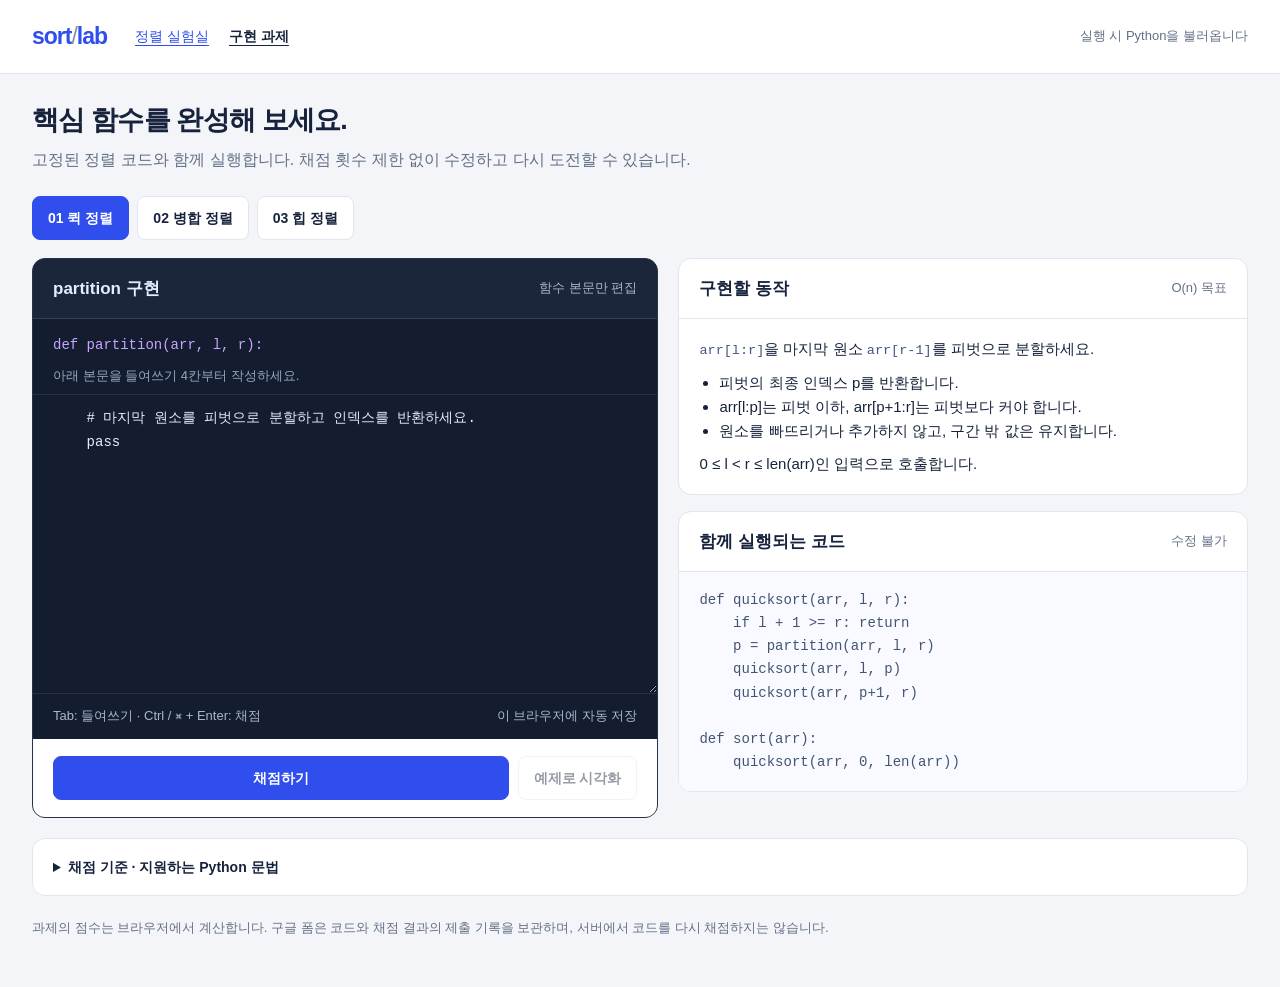
==== assignments.html @ d8aa277d "Add sorting implementation assignments and Google Forms submissions Add fixed quicksort, mergesort, " ====
<!doctype html>
<html lang="ko">
<head>
<meta charset="utf-8"><meta name="viewport" content="width=device-width, initial-scale=1">
<meta name="description" content="partition, merge, siftdown 구현 과제. 함수와 전체 정렬의 정확성, 입력 크기별 연산 수를 즉시 채점합니다.">
<title>구현 과제 · Sort Lab</title>
<style>
:root{color-scheme:light;--blue:#304ded;--ink:#17233c;--muted:#637087;--line:#e1e6ee;--bg:#f3f5f9;--mono:ui-monospace,SFMono-Regular,Consolas,monospace}*{box-sizing:border-box}[hidden]{display:none!important}body{margin:0;background:var(--bg);color:var(--ink);font:16px/1.6 -apple-system,BlinkMacSystemFont,"Segoe UI","Noto Sans KR",sans-serif}button,a,input,textarea,select{font:inherit}button,a,input,textarea,select:focus-visible{outline-offset:3px}button{cursor:pointer;border:1px solid var(--line);border-radius:8px;padding:9px 15px;background:white;color:var(--ink);font-weight:600;min-height:44px;font-size:14px}button:hover{background:#eef1fc}button:disabled{opacity:.45;cursor:not-allowed}button.primary{background:var(--blue);color:white;border-color:var(--blue)}a{color:var(--blue);text-underline-offset:4px}header{background:white;border-bottom:1px solid var(--line);padding:18px 32px;display:flex;align-items:center;gap:28px}.brand{font-size:23px;font-weight:800;text-decoration:none;letter-spacing:-1px}.brand span{color:#8390a4;font-weight:400}nav{display:flex;gap:20px;font-size:14px}nav a[aria-current]{font-weight:700;color:var(--ink)}.runtime{margin-left:auto;color:var(--muted);font-size:13px}main{max-width:1440px;margin:auto;padding:28px 32px 48px}h1{font-size:27px;line-height:1.4;letter-spacing:-.8px;margin:0 0 7px}h2{font-size:17px;margin:0}h3{font-size:16px;margin:0 0 8px}p{margin:0}.intro{color:var(--muted)}.tabs{display:flex;gap:8px;margin:24px 0 18px;flex-wrap:wrap}.tabs button[aria-pressed=true]{background:var(--blue);color:white;border-color:var(--blue)}.workspace{display:grid;grid-template-columns:minmax(0,1.1fr) minmax(0,1fr);gap:20px;align-items:start}.panel{border:1px solid var(--line);border-radius:13px;background:white;overflow:hidden}.panel-head{padding:16px 20px;border-bottom:1px solid var(--line);display:flex;align-items:center;gap:10px;justify-content:space-between}.tag{font-size:13px;color:var(--muted)}.editor-panel{background:#141d30;border-color:#26334c;color:#e5ecff}.editor-panel .panel-head{border-color:#34415a;background:#1b263b}.editor-panel .tag{color:#a7b7d3}.signature{margin:0;padding:15px 20px 8px;color:#c8a4ff;font:14px/1.7 var(--mono);overflow:auto}.editor-label{display:block;font-size:13px;color:#96a6c1;padding:0 20px 7px}#body-code{display:block;width:100%;min-height:300px;resize:vertical;padding:12px 20px;border:0;border-top:1px solid #263147;border-bottom:1px solid #263147;background:#141d30;color:#e5ecff;tab-size:4;font:14px/1.7 var(--mono);white-space:pre;overflow:auto}#body-code:focus{outline:2px solid #7b91ff;outline-offset:-2px}.editor-footer{padding:12px 20px;color:#a8b7cf;font-size:13px;display:flex;justify-content:space-between;gap:12px}.actions{background:white;color:var(--ink);padding:17px 20px;display:flex;gap:9px;flex-wrap:wrap}.actions .primary{flex:1}.right{display:grid;gap:16px}.contract{padding:18px 20px;font-size:15px}.contract ul{padding-left:20px;margin:9px 0}.contract code,.criteria code{font-family:var(--mono);font-size:.9em;color:#435583}.locked{margin:0;padding:17px 20px;max-height:335px;overflow:auto;background:#f8faff;color:#445471;font:14px/1.65 var(--mono)}.criteria{margin-top:20px;padding:17px 20px;font-size:14px;color:var(--muted)}.criteria summary{font-weight:600;cursor:pointer;color:var(--ink)}.criteria p{margin:12px 0 6px}.criteria ul{padding-left:20px;margin:7px 0}.notice{margin:18px 0 0;padding:12px 16px;border-radius:8px;background:#eef2ff;color:#40528f;font-size:14px;white-space:pre-wrap}.notice.error{background:#fff0ef;color:#a34640}.results{margin-top:20px}.results .panel-head{align-items:baseline}.score{font:700 32px var(--mono);color:var(--blue)}.score small{font:14px sans-serif;color:var(--muted)}.score-grid{padding:18px 20px;display:grid;grid-template-columns:repeat(3,1fr);gap:16px}.category{border:1px solid var(--line);border-radius:9px;padding:14px}.category strong{display:block;font-size:21px;color:var(--ink)}.category span{font-size:14px;color:var(--muted)}.table-wrap{overflow-x:auto;padding:0 20px 18px}table{border-collapse:collapse;width:100%;font-size:14px;text-align:left}th,td{padding:9px 10px;border-bottom:1px solid var(--line)}th{background:#f7f9fd;color:#53647c;font-weight:600}.pass{color:#16755e}.fail{color:#b34a3d}.complex-note{font-size:14px;color:var(--muted);padding:0 20px 14px}.failures{padding:0 20px 18px}.failure{border:1px solid #ecd8d4;background:#fffafa;border-radius:8px;margin-top:10px;padding:12px 14px;font-size:14px}.failure summary{cursor:pointer;color:#9b4d40;font-weight:600}.failure pre{white-space:pre-wrap;overflow-wrap:anywhere;font:13px/1.65 var(--mono);margin:10px 0}.submission{padding:18px 20px;border-top:1px solid var(--line);background:#fafbff}.submission p{font-size:14px;color:var(--muted);margin:7px 0 13px}.button-row{display:flex;gap:9px;flex-wrap:wrap}#report-copy{width:100%;min-height:160px;font:13px/1.5 var(--mono);margin-top:12px;padding:10px;border:1px solid var(--line);border-radius:7px}.preview{margin-top:20px}.preview-controls{padding:16px 20px;display:flex;gap:10px;align-items:center;flex-wrap:wrap}.preview-controls label{font-size:14px;font-weight:600}.preview-controls input{flex:1;min-width:190px;border:1px solid var(--line);border-radius:7px;padding:10px;font:14px var(--mono)}iframe{width:100%;height:1040px;border:0;border-top:1px solid var(--line);display:block;background:var(--bg)}footer{margin-top:22px;color:var(--muted);font-size:13px}.stale{color:#a75b15;font-size:14px}button:focus-visible,a:focus-visible,input:focus-visible,summary:focus-visible{outline:3px solid #8098ff}@media(max-width:850px){.workspace{grid-template-columns:1fr}.score-grid{grid-template-columns:1fr}.locked{max-height:260px}.runtime{display:none}header{padding:16px 20px;gap:20px}main{padding:22px 16px 40px}h1{font-size:24px}}@media(max-width:450px){nav{gap:12px}.brand{font-size:21px}.tabs{gap:6px}.tabs button{padding:8px 10px;font-size:13px}.editor-footer{flex-wrap:wrap}.panel-head{padding:14px 16px}.signature{font-size:13px}#body-code{font-size:13px}.score{font-size:27px}}@media(prefers-reduced-motion:reduce){*{scroll-behavior:auto!important}}
</style>
</head>
<body>
<header><a class="brand" href="index.html">sort<span>/</span>lab</a><nav aria-label="메인 메뉴"><a href="index.html">정렬 실험실</a><a href="assignments.html" aria-current="page">구현 과제</a></nav><span id="runtime" class="runtime" role="status">실행 시 Python을 불러옵니다</span></header>
<main>
<h1>핵심 함수를 완성해 보세요.</h1><p class="intro">고정된 정렬 코드와 함께 실행합니다. 채점 횟수 제한 없이 수정하고 다시 도전할 수 있습니다.</p>
<div class="tabs" aria-label="과제 선택"><button data-kind="partition" aria-pressed="true">01 퀵 정렬</button><button data-kind="merge" aria-pressed="false">02 병합 정렬</button><button data-kind="siftdown" aria-pressed="false">03 힙 정렬</button></div>
<div class="workspace">
  <section class="panel editor-panel"><div class="panel-head"><h2 id="task-title">partition 구현</h2><span class="tag">함수 본문만 편집</span></div><pre id="signature" class="signature"></pre><label class="editor-label" for="body-code">아래 본문을 들여쓰기 4칸부터 작성하세요.</label><textarea id="body-code" spellcheck="false" autocapitalize="off" autocomplete="off" wrap="off" aria-describedby="editor-hint"></textarea><div class="editor-footer"><span id="editor-hint">Tab: 들여쓰기 · Ctrl / ⌘ + Enter: 채점</span><span id="draft-status">이 브라우저에 자동 저장</span></div><div class="actions"><button class="primary" id="grade">채점하기</button><button id="cancel" hidden>채점 중단</button><button id="preview-button" disabled>예제로 시각화</button></div></section>
  <div class="right"><section class="panel"><div class="panel-head"><h2>구현할 동작</h2><span class="tag" id="complexity-target"></span></div><div id="contract" class="contract"></div></section><section class="panel"><div class="panel-head"><h2>함께 실행되는 코드</h2><span class="tag">수정 불가</span></div><pre id="locked-code" class="locked" aria-label="수정할 수 없는 정렬 코드"></pre></section></div>
</div>
<details class="panel criteria"><summary>채점 기준 · 지원하는 Python 문법</summary><p><strong>함수 단독 정확성 40점 + 전체 정렬 정확성 40점 + 연산 수 기준 20점</strong>으로 채점합니다. 전체 정렬은 위의 고정 코드를 사용합니다. 함수가 빠르게 끝나더라도 결과가 틀리면 연산 수 점수를 받을 수 없습니다.</p><p>연산 수 검사는 n = 64, 128, 256, 512, 1024에서 진행합니다. 같은 크기의 여러 입력 중 가장 큰 연산 수를 표시합니다. 기준을 넘으면 해당 검사를 중단하므로 실패한 경우의 수치는 중단 시점까지의 연산 수입니다.</p><ul><li>partition / merge: <code>100n + 160</code>회 이하. n은 처리 구간의 길이입니다.</li><li>siftdown: <code>120⌈log₂(n + 1)⌉ + 120</code>회 이하. n은 size입니다. 루트와 내부 노드, 말단 노드에서 검사합니다.</li><li>문장·식 평가, 반복 진행, 대입·배열 접근을 셉니다. 슬라이스, 배열 복사·반복·연결, min/max의 비용도 원소 수만큼 더합니다. 고정 코드 자체의 연산은 제외합니다.</li><li>이 결과는 유한한 입력에서 공개된 연산 예산을 충족했는지 보여줍니다. 모든 입력에 대한 점근적 시간복잡도의 증명은 아닙니다.</li></ul><p>지원: 대입·교환, if/elif/else, for/while, break/continue, return, 기본 산술·비교, 리스트·튜플·인덱스·슬라이스, <code>len, range, min, max, abs, list, append</code>, 자기 재귀. import, 내장 정렬, 별도 함수·클래스 정의, 컴프리헨션은 사용할 수 없습니다. 배열 길이는 유지하세요. 재귀 깊이는 최대 100입니다.</p><p>문법과 코드를 제한한 실행기가 학생 함수를 평가합니다. 배열 원소는 숫자를 사용하며 보조 배열에는 임시로 None을 넣을 수 있습니다. 작성한 코드는 이 브라우저에 저장되며, 제출 폼을 제출해야 제출 기록이 남습니다.</p></details>
<div id="notice" class="notice" role="status" hidden></div>
<section id="results" class="panel results" hidden aria-label="채점 결과"><div class="panel-head"><h2>채점 결과 <span id="stale" class="stale" hidden>코드가 변경됨 · 다시 채점하세요</span></h2><span class="score"><span id="score">0</span><small> / 100</small></span></div><div id="categories" class="score-grid"></div><p class="complex-note" id="complex-note"></p><div class="table-wrap"><table><caption class="tag">입력 크기별 학생 함수 연산 수</caption><thead><tr><th scope="col">n</th><th scope="col">최대 연산 수</th><th scope="col">허용 연산 수</th><th scope="col">정확성 + 예산</th></tr></thead><tbody id="measurements"></tbody></table></div><div id="failures" class="failures"></div><div class="submission"><h3>제출 기록 남기기</h3><p id="submission-help">채점 결과와 제출 코드를 구글 폼으로 보냅니다. 폼에서 학번·이름을 입력하고 제출을 완료하세요. 이 화면의 채점만으로는 제출되지 않습니다.</p><div class="button-row"><button id="submit" class="primary" disabled>구글 폼으로 제출</button><button id="copy" disabled>제출 내용 복사</button></div><p id="form-fallback" hidden><span id="form-hint"></span> <a id="form-link" target="_blank" rel="noopener">구글 폼 열기</a></p><textarea id="report-copy" readonly hidden aria-label="복사할 제출 코드와 채점 결과"></textarea></div></section>
<section id="preview" class="panel preview" hidden><div class="panel-head"><h2>작성한 코드로 전체 정렬 살펴보기</h2><span class="tag">고정 코드 + 내 함수</span></div><div class="preview-controls"><label for="preview-array">입력 배열</label><input id="preview-array" value="38, 15, 62, 27, 48, 9, 55, 21" aria-label="시각화할 배열"><button id="replay">실행 기록 만들기</button></div><div id="iframe-mount"></div></section>
<footer>과제의 점수는 브라우저에서 계산합니다. 구글 폼은 코드와 채점 결과의 제출 기록을 보관하며, 서버에서 코드를 다시 채점하지는 않습니다.</footer>
</main>
<script id="assignment-engine" type="text/plain">
"""Deterministic, metered interpreter for the three sorting exercises.

Student code is parsed, validated, and interpreted; it is never passed to exec.
Only the instructor-owned sorting drivers below are executed as Python code.
The browser grade is practice feedback, not a server-attested submission grade.
"""
import ast
import json
import math
import operator
import random
import time

VERSION = '2026-09-28.1'
ASSIGNMENTS = {
    'partition': {
        'title': '퀵 정렬 · partition', 'args': ['arr', 'l', 'r'],
        'signature': 'def partition(arr, l, r):', 'complexity': 'O(n)',
        'driver': '''def quicksort(arr, l, r):
    if l + 1 >= r: return
    p = partition(arr, l, r)
    quicksort(arr, l, p)
    quicksort(arr, p+1, r)

def sort(arr):
    quicksort(arr, 0, len(arr))''',
    },
    'merge': {
        'title': '병합 정렬 · merge', 'args': ['arr', 'l', 'm', 'r'],
        'signature': 'def merge(arr, l, m, r):', 'complexity': 'O(n)',
        'driver': '''def mergesort(arr, l, r):
    if l + 1 >= r: return
    m = (l + r) // 2
    mergesort(arr, l, m)
    mergesort(arr, m, r)
    merge(arr, l, m, r)

def sort(arr):
    mergesort(arr, 0, len(arr))''',
    },
    'siftdown': {
        'title': '힙 정렬 · siftdown', 'args': ['arr', 'root', 'size'],
        'signature': 'def siftdown(arr, root, size):', 'complexity': 'O(log n)',
        'driver': '''def heapsort(arr):
    size = len(arr)
    for root in range(size // 2 - 1, -1, -1):
        siftdown(arr, root, size)
    for end in range(size - 1, 0, -1):
        arr[0], arr[end] = arr[end], arr[0]
        siftdown(arr, 0, end)

def sort(arr):
    heapsort(arr)''',
    },
}


class InvalidCode(Exception): pass
class BudgetExceeded(Exception): pass
class Returned(Exception):
    def __init__(self, value): self.value = value
class BreakLoop(Exception): pass
class ContinueLoop(Exception): pass


BINOPS = {ast.Add: operator.add, ast.Sub: operator.sub, ast.Mult: operator.mul,
          ast.Div: operator.truediv, ast.FloorDiv: operator.floordiv, ast.Mod: operator.mod}
CMPOPS = {ast.Lt: operator.lt, ast.LtE: operator.le, ast.Gt: operator.gt,
          ast.GtE: operator.ge, ast.Eq: operator.eq, ast.NotEq: operator.ne}
BUILTINS = {'len', 'range', 'min', 'max', 'abs', 'list'}


def parse_student(kind, body):
    if kind not in ASSIGNMENTS: raise InvalidCode('알 수 없는 과제입니다.')
    if not isinstance(body, str) or len(body) > 12000:
        raise InvalidCode('함수 본문은 12,000자 이내로 작성하세요.')
    spec = ASSIGNMENTS[kind]
    source = spec['signature'] + '\n' + body
    tree = ast.parse(source, filename='<student>')
    if len(tree.body) != 1 or not isinstance(tree.body[0], ast.FunctionDef):
        raise InvalidCode('지정된 함수의 본문만 작성할 수 있습니다.')
    fn = tree.body[0]
    if fn.name != kind or [a.arg for a in fn.args.args] != spec['args']:
        raise InvalidCode('함수 이름과 매개변수는 수정할 수 없습니다.')
    allowed = (ast.Module, ast.FunctionDef, ast.arguments, ast.arg, ast.Assign,
               ast.AugAssign, ast.If, ast.For, ast.While, ast.Return, ast.Break,
               ast.Continue, ast.Pass, ast.Expr, ast.Name, ast.Constant, ast.List,
               ast.Tuple, ast.Subscript, ast.Slice, ast.BinOp, ast.UnaryOp,
               ast.BoolOp, ast.Compare, ast.Call, ast.Attribute, ast.IfExp,
               ast.Load, ast.Store, ast.Add, ast.Sub, ast.Mult, ast.Div,
               ast.FloorDiv, ast.Mod, ast.USub, ast.UAdd, ast.Not, ast.And,
               ast.Or, ast.Lt, ast.LtE, ast.Gt, ast.GtE, ast.Eq, ast.NotEq)
    nodes = list(ast.walk(tree))
    if len(nodes) > 2500: raise InvalidCode('코드가 너무 깁니다.')
    for node in nodes:
        line = getattr(node, 'lineno', 1)
        def reject(message): raise InvalidCode(f'{line}행: {message}')
        if not isinstance(node, allowed):
            reject('기본 대입·조건문·반복문·배열 연산만 사용할 수 있습니다. import, 내장 정렬, 컴프리헨션 등은 지원하지 않습니다.')
        if isinstance(node, ast.FunctionDef) and node is not fn:
            reject('새 함수를 정의할 수 없습니다. 자기 자신을 호출하는 재귀는 가능합니다.')
        if isinstance(node, ast.Name):
            if node.id.startswith('_') and node.id != '_': reject('밑줄로 시작하는 내부 이름은 사용할 수 없습니다.')
            if isinstance(node.ctx, ast.Store) and node.id in BUILTINS | {kind}:
                reject('함수 이름을 변수로 사용할 수 없습니다.')
        if isinstance(node, ast.Call):
            if node.keywords: reject('키워드 인수는 지원하지 않습니다.')
            valid_name = isinstance(node.func, ast.Name) and node.func.id in BUILTINS | {kind}
            valid_method = isinstance(node.func, ast.Attribute) and node.func.attr == 'append'
            if not (valid_name or valid_method): reject('len, range, min, max, abs, list, append, 자기 재귀만 호출할 수 있습니다.')
        if isinstance(node, ast.Attribute) and node.attr != 'append': reject('append 외의 속성이나 메서드는 사용할 수 없습니다.')
        if isinstance(node, ast.Constant):
            if type(node.value) not in (int, float, bool, str, type(None)): reject('지원하지 않는 상수입니다.')
            if isinstance(node.value, str) and len(node.value) > 1000: reject('문자열이 너무 깁니다.')
            if type(node.value) in (int, float) and (abs(node.value) > 10**9 or not math.isfinite(node.value)): reject('상수가 너무 큽니다.')
    # Also checks break/continue/return placement without executing student code.
    compile(tree, '<student>', 'exec')
    return fn


def operation_limit(kind, n):
    if kind == 'siftdown': return 120 * math.ceil(math.log2(max(1, n) + 1)) + 120
    return 100 * max(0, n) + 160


class Interpreter:
    def __init__(self, fn, kind, n, deadline, limit=None):
        self.fn, self.kind, self.n = fn, kind, n
        self.limit = operation_limit(kind, n) if limit is None else limit
        self.ops, self.depth, self.line = 0, 0, 1
        self.deadline = deadline
        self.max_items = max(128, n * 4 + 16)

    def tick(self, cost=1):
        self.ops += cost
        if self.ops > self.limit:
            raise BudgetExceeded(f'연산 수 {self.ops:,}회가 기준 {self.limit:,}회를 넘었습니다.')
        if self.ops % 256 == 0 and time.perf_counter() > self.deadline:
            raise BudgetExceeded('채점 실행 제한 시간을 넘었습니다.')

    def sequence(self, value):
        if type(value) not in (list, tuple, range): raise InvalidCode('리스트·튜플·range가 필요합니다.')
        return value

    def bounded(self, value):
        if type(value) in (int, float) and (abs(value) > 10**12 or not math.isfinite(value)):
            raise InvalidCode('수치가 허용 범위를 벗어났습니다.')
        return value

    def index(self, node, env):
        if isinstance(node, ast.Slice):
            return slice(*(self.expr(v, env) if v else None for v in (node.lower, node.upper, node.step)))
        return self.expr(node, env)

    def getitem(self, base, key):
        self.sequence(base)
        if isinstance(key, slice):
            self.tick(len(range(*key.indices(len(base)))))
        else: self.tick()
        return base[key]

    def setitem(self, base, key, value):
        if type(base) is not list: raise InvalidCode('리스트의 원소만 변경할 수 있습니다.')
        if isinstance(key, slice):
            self.sequence(value)
            count = len(range(*key.indices(len(base))))
            if count != len(value): raise InvalidCode('슬라이스 대입으로 배열 길이를 바꿀 수 없습니다.')
            self.tick(count)
            if any(type(v) not in (int, float, bool, type(None)) for v in value):
                raise InvalidCode('배열 원소에는 숫자 또는 None만 넣을 수 있습니다.')
        else:
            if type(value) not in (int, float, bool, type(None)):
                raise InvalidCode('배열 원소에는 숫자 또는 None만 넣을 수 있습니다.')
            self.tick()
        base[key] = value

    def assign(self, target, value, env):
        self.tick()
        if isinstance(target, ast.Name): env[target.id] = value
        elif isinstance(target, (ast.Tuple, ast.List)):
            self.sequence(value)
            if len(target.elts) != len(value): raise ValueError('대입할 원소 수가 다릅니다.')
            for left, right in zip(target.elts, value): self.assign(left, right, env)
        elif isinstance(target, ast.Subscript):
            base, key = self.expr(target.value, env), self.index(target.slice, env)
            self.setitem(base, key, value)
        else: raise InvalidCode('지원하지 않는 대입입니다.')

    def binary(self, op, left, right):
        if type(left) in (list, tuple) or type(right) in (list, tuple):
            if isinstance(op, ast.Add) and type(left) is type(right): size = len(left) + len(right)
            elif isinstance(op, ast.Mult) and type(left) in (list, tuple) and type(right) is int: size = len(left) * max(0, right)
            elif isinstance(op, ast.Mult) and type(right) in (list, tuple) and type(left) is int: size = len(right) * max(0, left)
            else: raise InvalidCode('지원하지 않는 배열 연산입니다.')
            if size > self.max_items: raise InvalidCode('보조 배열 크기가 허용 범위를 넘었습니다.')
            self.tick(size)
        elif type(left) not in (int, float, bool) or type(right) not in (int, float, bool):
            raise InvalidCode('산술 연산은 숫자와 리스트에만 사용할 수 있습니다.')
        return self.bounded(BINOPS[type(op)](left, right))

    def expr(self, node, env):
        self.tick()
        self.line = getattr(node, 'lineno', self.line)
        if isinstance(node, ast.Constant): return node.value
        if isinstance(node, ast.Name):
            if node.id not in env: raise NameError(f"'{node.id}' 변수가 정의되지 않았습니다.")
            return env[node.id]
        if isinstance(node, (ast.List, ast.Tuple)):
            values = [self.expr(v, env) for v in node.elts]
            return values if isinstance(node, ast.List) else tuple(values)
        if isinstance(node, ast.Subscript): return self.getitem(self.expr(node.value, env), self.index(node.slice, env))
        if isinstance(node, ast.BinOp): return self.binary(node.op, self.expr(node.left, env), self.expr(node.right, env))
        if isinstance(node, ast.UnaryOp):
            value = self.expr(node.operand, env)
            if isinstance(node.op, ast.Not): return not value
            if type(value) not in (int, float, bool): raise InvalidCode('숫자가 필요합니다.')
            return -value if isinstance(node.op, ast.USub) else +value
        if isinstance(node, ast.BoolOp):
            value = self.expr(node.values[0], env)
            for next_node in node.values[1:]:
                if isinstance(node.op, ast.And) and not value: break
                if isinstance(node.op, ast.Or) and value: break
                value = self.expr(next_node, env)
            return value
        if isinstance(node, ast.Compare):
            left = self.expr(node.left, env)
            for op, other in zip(node.ops, node.comparators):
                right = self.expr(other, env)
                # Array comparisons hide linear work; this exercise uses scalar comparisons.
                if type(left) in (list, tuple, range) or type(right) in (list, tuple, range):
                    raise InvalidCode('배열 전체 비교 대신 원소를 비교하세요.')
                if not CMPOPS[type(op)](left, right): return False
                left = right
            return True
        if isinstance(node, ast.IfExp):
            return self.expr(node.body if self.expr(node.test, env) else node.orelse, env)
        if isinstance(node, ast.Call):
            if isinstance(node.func, ast.Attribute):
                base = self.expr(node.func.value, env)
                args = [self.expr(v, env) for v in node.args]
                if type(base) is not list or len(args) != 1: raise InvalidCode('append에는 리스트와 인수 한 개가 필요합니다.')
                if type(args[0]) not in (int, float, bool, type(None)): raise InvalidCode('append에는 숫자 또는 None만 넣을 수 있습니다.')
                if len(base) >= self.max_items: raise InvalidCode('배열 크기 제한을 넘었습니다.')
                self.tick(); base.append(args[0]); return None
            name = node.func.id
            args = [self.expr(v, env) for v in node.args]
            if name == self.kind: return self.invoke(args)
            if name == 'len' and len(args) == 1: return len(self.sequence(args[0]))
            if name == 'range' and 1 <= len(args) <= 3:
                if not all(type(v) is int for v in args): raise InvalidCode('range 인수는 정수여야 합니다.')
                return range(*args)
            if name == 'list' and len(args) <= 1:
                value = self.sequence(args[0]) if args else []
                if len(value) > self.max_items: raise InvalidCode('배열 크기 제한을 넘었습니다.')
                self.tick(len(value)); return list(value)
            if name == 'abs' and len(args) == 1 and type(args[0]) in (int, float): return abs(args[0])
            if name in ('min', 'max') and args:
                values = self.sequence(args[0]) if len(args) == 1 else args
                self.tick(len(values))
                if any(type(v) not in (int, float, bool) for v in values): raise InvalidCode('min/max는 숫자에만 사용할 수 있습니다.')
                return (min if name == 'min' else max)(values)
            raise InvalidCode(f'{name} 호출의 인수를 확인하세요.')
        raise InvalidCode('지원하지 않는 표현식입니다.')

    def block(self, statements, env):
        for node in statements:
            self.tick(); self.line = node.lineno
            if isinstance(node, ast.Assign):
                value = self.expr(node.value, env)
                for target in node.targets: self.assign(target, value, env)
            elif isinstance(node, ast.AugAssign):
                if isinstance(node.target, ast.Name):
                    name = node.target.id
                    if name not in env: raise NameError(name)
                    left = env[name]
                    right = self.expr(node.value, env)
                    if type(left) is list:
                        # Preserve Python's aliasing for += / *=, but keep
                        # nested/cyclic arrays outside the numeric-array subset.
                        if isinstance(node.op, ast.Add):
                            self.sequence(right)
                            if any(type(v) not in (int, float, bool, type(None)) for v in right):
                                raise InvalidCode('배열 원소에는 숫자 또는 None만 넣을 수 있습니다.')
                            right = list(right)
                        value = self.binary(node.op, left, right)
                        left[:] = value
                        value = left
                    else:
                        value = self.binary(node.op, left, right)
                    self.assign(node.target, value, env)
                elif isinstance(node.target, ast.Subscript):
                    base, key = self.expr(node.target.value, env), self.index(node.target.slice, env)
                    value = self.binary(node.op, self.getitem(base, key), self.expr(node.value, env))
                    self.setitem(base, key, value)
                else: raise InvalidCode('지원하지 않는 복합 대입입니다.')
            elif isinstance(node, ast.Expr): self.expr(node.value, env)
            elif isinstance(node, ast.If): self.block(node.body if self.expr(node.test, env) else node.orelse, env)
            elif isinstance(node, (ast.For, ast.While)):
                iterator = iter(self.sequence(self.expr(node.iter, env))) if isinstance(node, ast.For) else None
                broke = False
                while True:
                    self.tick()
                    if iterator is not None:
                        try: value = next(iterator)
                        except StopIteration: break
                        self.assign(node.target, value, env)
                    elif not self.expr(node.test, env): break
                    try: self.block(node.body, env)
                    except ContinueLoop: continue
                    except BreakLoop: broke = True; break
                if not broke: self.block(node.orelse, env)
            elif isinstance(node, ast.Return): raise Returned(self.expr(node.value, env) if node.value else None)
            elif isinstance(node, ast.Break): raise BreakLoop()
            elif isinstance(node, ast.Continue): raise ContinueLoop()
            elif not isinstance(node, ast.Pass): raise InvalidCode('지원하지 않는 문장입니다.')

    def invoke(self, args):
        self.tick()
        if len(args) != len(self.fn.args.args): raise TypeError('함수 인수 수가 다릅니다.')
        self.depth += 1
        if self.depth > 100: raise BudgetExceeded('재귀 호출 깊이가 100을 넘었습니다.')
        env = dict(zip(ASSIGNMENTS[self.kind]['args'], args))
        try:
            self.block(self.fn.body, env)
        except Returned as result: return result.value
        finally: self.depth -= 1


def heap_nodes(root, size):
    todo, nodes = [root], []
    while todo:
        i = todo.pop()
        if 0 <= i < size:
            nodes.append(i); todo.extend((2*i+1, 2*i+2))
    return nodes


def unit_check(kind, before, after, args, returned):
    if len(before) != len(after): return False, '배열 길이가 바뀌었습니다.'
    if any(type(v) not in (int, float) for v in after): return False, '배열에 숫자가 아닌 값이 들어갔습니다.'
    if kind == 'partition':
        l, r = args; p = returned
        if type(p) is not int or not l <= p < r: return False, '반환값은 [l, r) 안의 피벗 인덱스여야 합니다.'
        pivot = before[r-1]
        valid = (after[p] == pivot and all(v <= pivot for v in after[l:p])
                 and all(v > pivot for v in after[p+1:r])
                 and sorted(before[l:r]) == sorted(after[l:r])
                 and before[:l] == after[:l] and before[r:] == after[r:])
        return valid, f'피벗 {pivot} 기준으로 왼쪽 ≤ 피벗, 오른쪽 > 피벗이어야 하며 구간 밖 값은 보존해야 합니다.'
    if kind == 'merge':
        l, m, r = args
        expected = before[:l] + sorted(before[l:r]) + before[r:]
        return after == expected, '두 정렬된 구간을 병합하고 구간 밖 원소를 보존해야 합니다.'
    root, size = args
    nodes = heap_nodes(root, size); node_set = set(nodes)
    valid = (sorted(before[i] for i in nodes) == sorted(after[i] for i in nodes)
             and all(before[i] == after[i] for i in range(len(before)) if i not in node_set)
             and all(after[i] >= after[c] for i in nodes for c in (2*i+1,2*i+2) if c < size))
    return valid, 'root의 서브트리는 최대 힙이어야 하고, 다른 위치와 size 이후의 값은 보존해야 합니다.'


def grade_assignment(kind, body):
    started = time.perf_counter()
    result = {'version': VERSION, 'kind': kind, 'score': 0, 'error': None,
              'groups': [], 'complexity': [], 'failures': []}
    try: fn = parse_student(kind, body)
    except (SyntaxError, InvalidCode, ValueError, RecursionError) as exc:
        result['error'] = str(exc)
        return result
    rng = random.Random(20260928)
    deadline = started + 20

    def run_case(values, params, full=False, enforce=False):
        arr, total, worst, limit_hit = list(values), 0, 0, False
        def student(*args):
            nonlocal total, worst, limit_hit
            n = args[-1] if kind == 'siftdown' else args[-1] - args[1]
            budget = operation_limit(kind, n)
            # Correctness is graded separately with a generous finite bound.
            interpreter = Interpreter(fn, kind, n, deadline, budget if enforce else 250000)
            try: return interpreter.invoke(list(args))
            finally:
                total += interpreter.ops
                worst = max(worst, interpreter.ops / budget)
                limit_hit = limit_hit or interpreter.ops > budget
        try:
            if full:
                namespace = {kind: student}
                exec(ASSIGNMENTS[kind]['driver'], namespace)
                namespace['sort'](arr)
                passed, reason = arr == sorted(values), '전체 정렬 결과가 오름차순 정렬과 다릅니다.'
                returned = None
            else:
                returned = student(arr, *params)
                passed, reason = unit_check(kind, values, arr, params, returned)
            return {'passed': passed, 'ops': total, 'budgetExceeded': limit_hit,
                    'message': '' if passed else reason, 'actual': arr, 'returned': returned}
        except Exception as exc:
            return {'passed': False, 'ops': total, 'budgetExceeded': limit_hit,
                    'message': f'{type(exc).__name__}: {str(exc)[:300]}', 'actual': arr, 'returned': None}

    basic = [[], [4], [2,1], [1,2], [3,3,3,3], [5,4,3,2,1],
             [1,2,3,4,5], [-3,4,-3,0,2.5], [4,1,4,2,4,0]]
    basic += [[rng.randrange(-30,31) for _ in range(n)] for n in (7,12,25,40)]
    units = []
    if kind == 'partition':
        for values in basic[1:]:
            units += [(values, (0,len(values))), ([901]+values+[-901], (1,len(values)+1))]
    elif kind == 'merge':
        for values in basic:
            for mid in sorted(set((0,len(values)//2,len(values)))):
                prepared = sorted(values[:mid]) + sorted(values[mid:])
                units.append(([901]+prepared+[-901], (1,mid+1,len(values)+1)))
    else:
        for n in (0,1,2,3,4,7,8,15,31,60):
            for root in sorted(set((0, max(0,n//4), max(0,n-1)))):
                values = list(range(n,0,-1)) + [901,-901]
                if root < n: values[root] = -999
                units.append((values, (root,n)))
        units += [([3,3,3,3,901],(0,4)), ([0, -1, 4, -5, -2, 2, 3],(0,7))]

    for group, cases, weight, full in (
        ('함수 단독 정확성', units, 40, False),
        ('고정 코드와 전체 정렬', [(v,()) for v in basic], 40, True),
    ):
        passed = 0
        for values, params in cases:
            record = run_case(values, params, full)
            passed += int(record['passed'])
            if not record['passed'] and len(result['failures']) < 6:
                result['failures'].append({'group':group, 'input':values, 'params':list(params),
                                          'full':full, **record})
        points = round(weight * passed / len(cases))
        result['groups'].append({'name':group, 'passed':passed,'total':len(cases),'points':points,'max':weight})
        result['score'] += points

    for n in (64,128,256,512,1024):
        cases = []
        if kind == 'partition':
            variants = [list(range(n)), list(range(n,0,-1)), [7]*n,
                        [rng.randrange(n) for _ in range(n)]]
            cases = [(v,(0,n)) for v in variants]
        elif kind == 'merge':
            m=n//2
            variants = [list(range(0,n,2))+list(range(1,n,2)),
                        list(range(m,n))+list(range(m)), [7]*n]
            cases = [(v,(0,m,n)) for v in variants]
        else:
            # Descending values form valid child heaps; both shallow and deep
            # starting nodes expose implementations that scan unrelated nodes.
            for root in (0,n//4,n-1):
                v = list(range(n,0,-1)); v[root] = -1
                cases.append((v,(root,n)))
        records = [run_case(v,p,enforce=True) for v,p in cases]
        valid = all(r['passed'] and not r['budgetExceeded'] for r in records)
        failure = next((r for r in records if not r['passed'] or r['budgetExceeded']), None)
        result['complexity'].append({'n':n,'ops':max(r['ops'] for r in records),
                                     'limit':operation_limit(kind,n),'passed':valid,
                                     'message':failure['message'] if failure else ''})
    passed = sum(r['passed'] for r in result['complexity'])
    points = 20 * passed // 5
    result['score'] += points
    result['groups'].append({'name':'연산 수 기준과 정확성','passed':passed,'total':5,'points':points,'max':20})
    result['elapsed'] = round((time.perf_counter()-started)*1000)
    return result

</script>
<script id="grade-worker" type="text/plain">
let runtime;
self.onmessage=async ({data})=>{
 let phase=runtime?'execute':'load';
 try{
  if(!runtime){importScripts(data.baseURL+'pyodide.js');runtime=await self.loadPyodide({indexURL:data.baseURL});self.postMessage({type:'ready'});}
  phase='execute';self.postMessage({type:'running'});
  const globals=runtime.toPy({_kind:data.kind,_body:data.body});
  try{const result=runtime.runPython(data.engine+'\njson.dumps(grade_assignment(_kind, _body), ensure_ascii=False)',{globals});self.postMessage({type:'result',payload:JSON.parse(result)});}
  finally{globals.destroy();}
 }catch(error){self.postMessage({type:'fatal',phase,message:String(error.message||error).slice(0,600)});}
};
</script>
<script>
'use strict';
const TASKS={"partition": {"title": "퀵 정렬 · partition", "args": ["arr", "l", "r"], "signature": "def partition(arr, l, r):", "complexity": "O(n)", "driver": "def quicksort(arr, l, r):\n    if l + 1 >= r: return\n    p = partition(arr, l, r)\n    quicksort(arr, l, p)\n    quicksort(arr, p+1, r)\n\ndef sort(arr):\n    quicksort(arr, 0, len(arr))"}, "merge": {"title": "병합 정렬 · merge", "args": ["arr", "l", "m", "r"], "signature": "def merge(arr, l, m, r):", "complexity": "O(n)", "driver": "def mergesort(arr, l, r):\n    if l + 1 >= r: return\n    m = (l + r) // 2\n    mergesort(arr, l, m)\n    mergesort(arr, m, r)\n    merge(arr, l, m, r)\n\ndef sort(arr):\n    mergesort(arr, 0, len(arr))"}, "siftdown": {"title": "힙 정렬 · siftdown", "args": ["arr", "root", "size"], "signature": "def siftdown(arr, root, size):", "complexity": "O(log n)", "driver": "def heapsort(arr):\n    size = len(arr)\n    for root in range(size // 2 - 1, -1, -1):\n        siftdown(arr, root, size)\n    for end in range(size - 1, 0, -1):\n        arr[0], arr[end] = arr[end], arr[0]\n        siftdown(arr, 0, end)\n\ndef sort(arr):\n    heapsort(arr)"}};
const FORM={"url": "https://docs.google.com/forms/d/e/1FAIpQLScdhacSgfS5TWSAbpkXHmx_O6YizcThkVh6dI44jZg_yOOf0g/viewform", "assignmentField": "entry.980709488", "scoreField": "entry.719892951", "reportField": "entry.922281769"};
const $=id=>document.getElementById(id);
const esc=value=>String(value).replace(/[&<>"']/g,c=>({'&':'&amp;','<':'&lt;','>':'&gt;','"':'&quot;',"'":'&#39;'}[c]));
const CONTRACTS={
 partition:'<p><code>arr[l:r]</code>을 마지막 원소 <code>arr[r-1]</code>를 피벗으로 분할하세요.</p><ul><li>피벗의 최종 인덱스 p를 반환합니다.</li><li>arr[l:p]는 피벗 이하, arr[p+1:r]는 피벗보다 커야 합니다.</li><li>원소를 빠뜨리거나 추가하지 않고, 구간 밖 값은 유지합니다.</li></ul><p>0 ≤ l &lt; r ≤ len(arr)인 입력으로 호출합니다.</p>',
 merge:'<p>이미 정렬된 두 구간 <code>arr[l:m]</code>과 <code>arr[m:r]</code>을 병합하세요.</p><ul><li>arr[l:r]에 오름차순 결과를 씁니다. 반환값은 사용하지 않습니다.</li><li>보조 배열과 슬라이스를 사용할 수 있습니다.</li><li>구간 밖 원소와 전체 배열 길이는 유지합니다. 빈 구간도 처리하세요.</li></ul><p>0 ≤ l ≤ m ≤ r ≤ len(arr)인 입력으로 호출합니다.</p>',
 siftdown:'<p>배열의 <code>[0, size)</code> 영역을 최대 힙으로 사용합니다. root의 값을 아래로 내려 힙 조건을 복구하세요.</p><ul><li>왼쪽 자식은 2*root+1, 오른쪽 자식은 2*root+2입니다.</li><li>두 자식 서브트리는 이미 최대 힙입니다.</li><li>부모 ≥ 자식이 되도록 복구합니다. 반환값은 사용하지 않습니다.</li><li>root 서브트리 밖과 size 이후의 값은 유지합니다.</li></ul><p>size는 끝 인덱스(미포함)입니다. size = 0일 때도 처리하세요.</p>'
};
const STARTERS={partition:'    # 마지막 원소를 피벗으로 분할하고 인덱스를 반환하세요.\n    pass',merge:'    # 두 정렬된 구간을 병합하세요.\n    pass',siftdown:'    # root의 값을 아래로 내려 최대 힙을 복구하세요.\n    pass'};
const SOURCES=['https://cdn.jsdelivr.net/pyodide/v0.27.7/full/','https://unpkg.com/pyodide@0.27.7/'];
const app={kind:'partition',drafts:{},busy:false,worker:null,workerURL:null,ready:false,source:0,generation:0,result:null,gradedBody:null,gradedKind:null,report:null,frame:null,pendingReplay:null};
function notice(message,error=false){$('notice').hidden=!message;$('notice').textContent=message;$('notice').className='notice'+(error?' error':'');}
function saveDraft(){app.drafts[app.kind]=$('body-code').value;try{localStorage.setItem('sortlab.assignment.'+app.kind,$('body-code').value);$('draft-status').textContent='이 브라우저에 저장됨';}catch{$('draft-status').textContent='현재 탭에서만 유지';}}
function selectTask(kind){
 if(app.busy)return; if(app.kind)saveDraft(); app.kind=kind;
 if(!(kind in app.drafts)){try{app.drafts[kind]=localStorage.getItem('sortlab.assignment.'+kind)||STARTERS[kind];}catch{app.drafts[kind]=STARTERS[kind];}}
 $('body-code').value=app.drafts[kind];$('signature').textContent=TASKS[kind].signature;$('task-title').textContent=kind+' 구현';$('complexity-target').textContent=TASKS[kind].complexity+' 목표';$('contract').innerHTML=CONTRACTS[kind];$('locked-code').textContent=TASKS[kind].driver;
 document.querySelectorAll('[data-kind]').forEach(b=>b.setAttribute('aria-pressed',String(b.dataset.kind===kind)));
 app.result=null;app.gradedBody=null;app.report=null;$('results').hidden=true;$('preview').hidden=true;if(app.frame){app.frame.remove();app.frame=null;}app.pendingReplay=null;notice('');updateButtons();
 history.replaceState(null,'','#'+kind);
}
function fresh(){return app.result&&app.gradedKind===app.kind&&app.gradedBody===$('body-code').value;}
function updateButtons(){const valid=fresh()&&!app.result.error&&!app.busy;$('grade').disabled=app.busy;$('cancel').hidden=!app.busy;$('body-code').readOnly=app.busy;document.querySelectorAll('[data-kind]').forEach(b=>b.disabled=app.busy);$('preview-button').disabled=!valid;$('replay').disabled=!valid;$('submit').disabled=!valid||!FORM.url;$('copy').disabled=!valid;$('stale').hidden=!app.result||fresh();$('grade').textContent=app.busy?'채점 중…':'채점하기';}
function discard(){if(app.worker)app.worker.terminate();if(app.workerURL)URL.revokeObjectURL(app.workerURL);app.worker=null;app.workerURL=null;app.ready=false;clearTimeout(app.timer);}
function stop(){app.generation++;discard();app.busy=false;app.result=null;app.report=null;$('results').hidden=true;$('runtime').textContent='채점 중단';notice('채점을 중단했습니다. 코드를 수정하고 다시 시도할 수 있습니다.');updateButtons();}
function renderResult(result,body,kind){
 $('form-fallback').hidden=true;
 app.result=result;app.gradedBody=body;app.gradedKind=kind;$('results').hidden=false;$('score').textContent=result.score;
 $('categories').innerHTML=(result.groups||[]).map(g=>`<div class="category"><h3>${esc(g.name)}</h3><strong>${g.points} / ${g.max}</strong><span>${g.passed} / ${g.total} 검사 통과</span></div>`).join('');
 $('complex-note').textContent=TASKS[kind].complexity+' 목표에 대한 연산 예산 검사입니다. 슬라이스·복사 비용도 포함하며, 시간복잡도를 증명하는 검사는 아닙니다.';
 $('measurements').innerHTML=(result.complexity||[]).map(row=>`<tr><td>${row.n}</td><td>${row.ops.toLocaleString()}</td><td>${row.limit.toLocaleString()}</td><td class="${row.passed?'pass':'fail'}">${row.passed?'통과':'미충족'}</td></tr>${row.message?`<tr><td colspan="4" class="fail">${esc(row.message)}</td></tr>`:''}`).join('');
 $('failures').innerHTML=(result.failures||[]).map((f,i)=>`<details class="failure"${i===0?' open':''}><summary>${esc(f.group)} · 실패 사례 ${i+1}</summary><p>${esc(f.message)}</p><pre>입력: ${esc(JSON.stringify(f.input))}\n${f.full?'전체 sort(arr) 실행':'인수: '+esc(JSON.stringify(f.params))}\n실제 배열: ${esc(JSON.stringify(f.actual))}${f.returned!==null?'\n반환값: '+esc(JSON.stringify(f.returned)):''}</pre>${f.full?`<button data-failure="${i}">이 입력으로 시각화</button>`:''}</details>`).join('');
 const now=new Date().toISOString();
 app.report=JSON.stringify({service:'Sort Lab',assignment:kind,gradingVersion:result.version,gradedAt:now,score:result.score,groups:result.groups,measurements:result.complexity,code:TASKS[kind].signature+'\n'+body,gradingLocation:'student-browser'},null,2);
 $('report-copy').hidden=true;$('report-copy').value=app.report;
 $('submission-help').textContent=FORM.url?'구글 폼에서 학번·이름을 입력하고 제출을 완료하세요. 채점 결과와 정확히 같은 코드가 함께 전달됩니다. 재제출할 수 있습니다.':'제출 폼을 연결하고 있습니다. 지금은 채점과 제출 내용 복사를 이용할 수 있습니다.';
 notice(result.error|| (result.score===100?'100점입니다. 구글 폼에서 제출을 완료하면 기록이 남습니다.':'실패 사례와 연산 수를 확인하고 수정해 보세요. 다시 채점해도 감점되지 않습니다.'),Boolean(result.error));updateButtons();
}
function grade(){
 if(app.busy)return; const body=$('body-code').value,kind=app.kind;if(!body.trim()||body.length>12000){notice('함수 본문을 12,000자 이내로 작성하세요.',true);return;}
 saveDraft();app.busy=true;app.result=null;app.report=null;$('results').hidden=true;$('preview').hidden=true;updateButtons();notice(app.ready?'학생 함수를 채점하고 있습니다.':'Python을 불러오고 있습니다. 첫 실행은 잠시 걸릴 수 있습니다.');
 const generation=++app.generation,attempted=new Set();let phase=app.ready?'execute':'load';
 const active=()=>generation===app.generation&&app.busy;
 const fail=message=>{if(!active())return;discard();app.busy=false;notice(message,true);$('runtime').textContent='채점 오류';updateButtons();};
 const loadFail=message=>{if(!active())return;discard();const next=SOURCES.findIndex((_,i)=>!attempted.has(i));if(next<0){fail('Python을 불러오지 못했습니다. '+message);return;}app.source=next;notice('다른 경로에서 Python을 불러오고 있습니다.');start();};
 const watch=(ms,fn)=>{clearTimeout(app.timer);app.timer=setTimeout(()=>{if(active())fn();},ms);};
 const start=()=>{
  attempted.add(app.source);phase=app.ready?'execute':'load';$('runtime').textContent=app.ready?'채점 중':'Python 불러오는 중';
  if(!app.worker){try{app.workerURL=URL.createObjectURL(new Blob([$('grade-worker').textContent],{type:'text/javascript'}));app.worker=new Worker(app.workerURL);}catch(e){fail('실행기를 만들지 못했습니다. '+e.message);return;}}
  const worker=app.worker;
  worker.onmessage=({data})=>{if(!active()||worker!==app.worker)return;if(data.type==='ready'){app.ready=true;return;}if(data.type==='running'){phase='execute';$('runtime').textContent='채점 중';watch(30000,()=>fail('채점 실행 제한 시간을 넘겼습니다. 반복 조건을 확인하세요.'));return;}if(data.type==='fatal'){if(data.phase==='load'&&phase==='load')loadFail(data.message);else fail(data.message);return;}if(data.type==='result'){clearTimeout(app.timer);app.busy=false;$('runtime').textContent='채점 완료';renderResult(data.payload,body,kind);}};
  worker.onerror=e=>{e.preventDefault();if(!active()||worker!==app.worker)return;if(phase==='load')loadFail(e.message||'실행기 로딩 오류');else fail(e.message||'실행 오류');};
  watch(app.ready?30000:60000,()=>phase==='load'?loadFail('로딩 제한 시간 초과'):fail('채점 제한 시간 초과'));
  worker.postMessage({kind,body,engine:$('assignment-engine').textContent,baseURL:SOURCES[app.source]});
 };
 start();
}
function preview(){
 if(!fresh()||app.result.error)return;let values;try{const raw=$('preview-array').value.trim();values=raw.startsWith('[')?JSON.parse(raw):raw.split(',').map(v=>v.trim()===''?NaN:Number(v));if(!Array.isArray(values)||values.length>60||values.some(v=>typeof v!=='number'||!Number.isFinite(v)||Math.abs(v)>9999))throw Error();}catch{notice('시각화 배열에는 −9999부터 9999 사이 숫자를 최대 60개 입력하세요.',true);return;}
 app.pendingReplay={type:'sortlab-assignment-replay',code:TASKS[app.kind].signature+'\n'+app.gradedBody+'\n\n'+TASKS[app.kind].driver,values};$('preview').hidden=false;
 if(!app.frame){const iframe=document.createElement('iframe');iframe.title='내 함수와 고정 코드의 정렬 애니메이션';iframe.src='index.html?assignment-replay=1';app.frame=iframe;$('iframe-mount').append(iframe);}else sendReplay();
 $('preview').scrollIntoView({behavior:'smooth',block:'start'});
}
function sendReplay(){if(app.frame&&app.pendingReplay)app.frame.contentWindow.postMessage(app.pendingReplay,location.protocol==='file:'?'*':location.origin);}
window.addEventListener('message',event=>{if(event.source!==app.frame?.contentWindow)return;if(location.protocol!=='file:'&&event.origin!==location.origin)return;if(event.data?.type==='sortlab-replay-ready')sendReplay();});
async function copyReport(){if(!fresh()||!app.report)return false;try{await navigator.clipboard.writeText(app.report);notice('제출 코드와 채점 결과를 복사했습니다.');return true;}catch{$('report-copy').hidden=false;$('report-copy').focus();$('report-copy').select();notice('아래 제출 내용을 복사해 구글 폼에 붙여 넣으세요.');return false;}}
async function submit(){
 if(!fresh()||app.result.error||!FORM.url)return;
 const url=new URL(FORM.url);url.searchParams.set('usp','pp_url');
 if(FORM.assignmentField)url.searchParams.set(FORM.assignmentField,app.kind);
 if(FORM.scoreField)url.searchParams.set(FORM.scoreField,String(app.result.score));
 const shortURL=url.href;
 if(FORM.reportField)url.searchParams.set(FORM.reportField,app.report);
 if(url.href.length>7500){
  $('form-hint').textContent='제출 내용을 복사한 뒤 폼의 보고서 칸에 붙여 넣으세요.';$('form-link').href=shortURL;$('form-fallback').hidden=false;$('report-copy').hidden=false;
  await copyReport();
  notice('코드가 길어 자동 입력을 생략합니다. 제출 내용을 복사한 뒤 아래 “구글 폼 열기”를 눌러 “제출 코드 및 채점 결과”에 붙여 넣으세요.');
 }else{
  $('form-hint').textContent='새 탭이 열리지 않았나요? 자동으로 채워진 폼을 여기에서 열 수 있습니다.';$('form-link').href=url.href;$('form-fallback').hidden=false;
  window.open(url.href,'_blank','noopener');
  notice('구글 폼에서 학번·이름을 입력하고 제출 버튼을 눌러야 기록됩니다. 새 탭이 열리지 않으면 아래 “구글 폼 열기”를 누르세요.');
 }
}
$('grade').addEventListener('click',grade);$('cancel').addEventListener('click',stop);$('preview-button').addEventListener('click',preview);$('replay').addEventListener('click',preview);$('copy').addEventListener('click',copyReport);$('submit').addEventListener('click',submit);
document.querySelectorAll('[data-kind]').forEach(b=>b.addEventListener('click',()=>selectTask(b.dataset.kind)));
$('failures').addEventListener('click',event=>{const button=event.target.closest('[data-failure]');if(button&&fresh()){const failure=app.result.failures[Number(button.dataset.failure)];$('preview-array').value=JSON.stringify(failure.input);preview();}});
$('body-code').addEventListener('input',()=>{saveDraft();updateButtons();if(app.result)notice('코드가 변경되었습니다. 제출하려면 다시 채점하세요.');$('report-copy').hidden=true;$('form-fallback').hidden=true;app.pendingReplay=null;if(app.frame){app.frame.remove();app.frame=null;}$('preview').hidden=true;});
$('body-code').addEventListener('keydown',event=>{if(app.busy)return;const el=event.target,start=el.selectionStart,end=el.selectionEnd;if(event.key==='Tab'){event.preventDefault();if(start===end&&!event.shiftKey)el.setRangeText('    ',start,end,'end');else{const begin=el.value.lastIndexOf('\n',start-1)+1;el.setRangeText(el.value.slice(begin,end).split('\n').map(line=>event.shiftKey?line.replace(/^ {1,4}/,''):'    '+line).join('\n'),begin,end,'select');}el.dispatchEvent(new Event('input'));}else if(event.key==='Enter'&&!event.ctrlKey&&!event.metaKey){event.preventDefault();const line=el.value.slice(0,start).split('\n').pop();el.setRangeText('\n'+line.match(/^ */)[0]+(line.trimEnd().endsWith(':')?'    ':''),start,end,'end');el.dispatchEvent(new Event('input'));}});
window.addEventListener('keydown',event=>{if((event.ctrlKey||event.metaKey)&&event.key==='Enter'){event.preventDefault();grade();}});window.addEventListener('pagehide',discard);
app.kind=null;selectTask(TASKS[location.hash.slice(1)]?location.hash.slice(1):'partition');
</script>
</body></html>
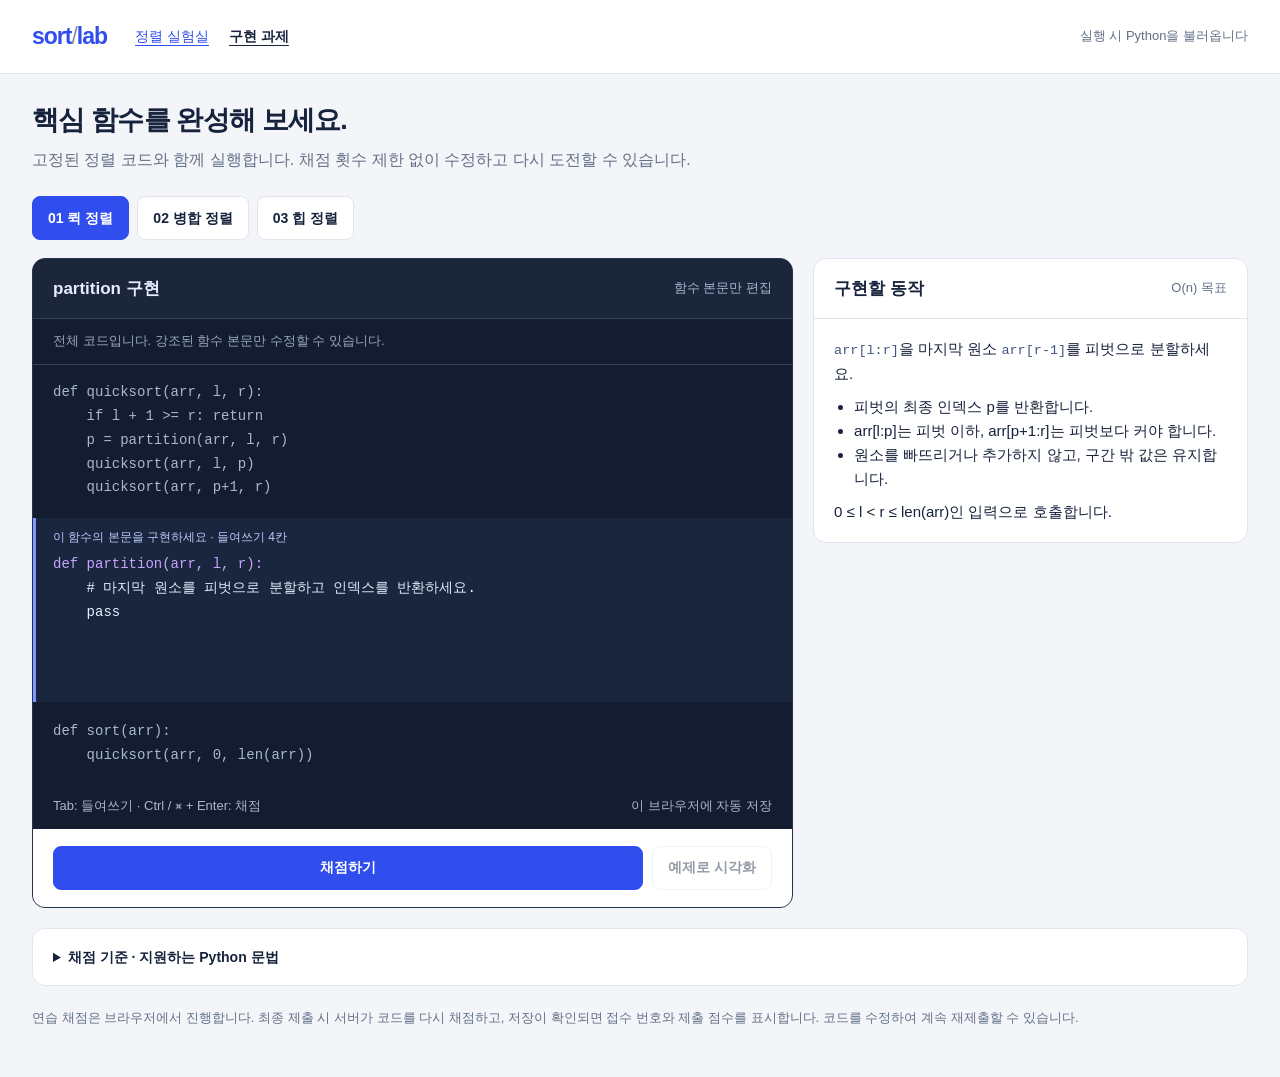
==== commit 6e8bc28e: "Regrade submissions on Apps Script and unify assignment code editor Replace editable Google Form han" ====
--- a/assignments.html
+++ b/assignments.html
@@ -6,6 +6,18 @@
 <title>구현 과제 · Sort Lab</title>
 <style>
 :root{color-scheme:light;--blue:#304ded;--ink:#17233c;--muted:#637087;--line:#e1e6ee;--bg:#f3f5f9;--mono:ui-monospace,SFMono-Regular,Consolas,monospace}*{box-sizing:border-box}[hidden]{display:none!important}body{margin:0;background:var(--bg);color:var(--ink);font:16px/1.6 -apple-system,BlinkMacSystemFont,"Segoe UI","Noto Sans KR",sans-serif}button,a,input,textarea,select{font:inherit}button,a,input,textarea,select:focus-visible{outline-offset:3px}button{cursor:pointer;border:1px solid var(--line);border-radius:8px;padding:9px 15px;background:white;color:var(--ink);font-weight:600;min-height:44px;font-size:14px}button:hover{background:#eef1fc}button:disabled{opacity:.45;cursor:not-allowed}button.primary{background:var(--blue);color:white;border-color:var(--blue)}a{color:var(--blue);text-underline-offset:4px}header{background:white;border-bottom:1px solid var(--line);padding:18px 32px;display:flex;align-items:center;gap:28px}.brand{font-size:23px;font-weight:800;text-decoration:none;letter-spacing:-1px}.brand span{color:#8390a4;font-weight:400}nav{display:flex;gap:20px;font-size:14px}nav a[aria-current]{font-weight:700;color:var(--ink)}.runtime{margin-left:auto;color:var(--muted);font-size:13px}main{max-width:1440px;margin:auto;padding:28px 32px 48px}h1{font-size:27px;line-height:1.4;letter-spacing:-.8px;margin:0 0 7px}h2{font-size:17px;margin:0}h3{font-size:16px;margin:0 0 8px}p{margin:0}.intro{color:var(--muted)}.tabs{display:flex;gap:8px;margin:24px 0 18px;flex-wrap:wrap}.tabs button[aria-pressed=true]{background:var(--blue);color:white;border-color:var(--blue)}.workspace{display:grid;grid-template-columns:minmax(0,1.1fr) minmax(0,1fr);gap:20px;align-items:start}.panel{border:1px solid var(--line);border-radius:13px;background:white;overflow:hidden}.panel-head{padding:16px 20px;border-bottom:1px solid var(--line);display:flex;align-items:center;gap:10px;justify-content:space-between}.tag{font-size:13px;color:var(--muted)}.editor-panel{background:#141d30;border-color:#26334c;color:#e5ecff}.editor-panel .panel-head{border-color:#34415a;background:#1b263b}.editor-panel .tag{color:#a7b7d3}.signature{margin:0;padding:15px 20px 8px;color:#c8a4ff;font:14px/1.7 var(--mono);overflow:auto}.editor-label{display:block;font-size:13px;color:#96a6c1;padding:0 20px 7px}#body-code{display:block;width:100%;min-height:300px;resize:vertical;padding:12px 20px;border:0;border-top:1px solid #263147;border-bottom:1px solid #263147;background:#141d30;color:#e5ecff;tab-size:4;font:14px/1.7 var(--mono);white-space:pre;overflow:auto}#body-code:focus{outline:2px solid #7b91ff;outline-offset:-2px}.editor-footer{padding:12px 20px;color:#a8b7cf;font-size:13px;display:flex;justify-content:space-between;gap:12px}.actions{background:white;color:var(--ink);padding:17px 20px;display:flex;gap:9px;flex-wrap:wrap}.actions .primary{flex:1}.right{display:grid;gap:16px}.contract{padding:18px 20px;font-size:15px}.contract ul{padding-left:20px;margin:9px 0}.contract code,.criteria code{font-family:var(--mono);font-size:.9em;color:#435583}.locked{margin:0;padding:17px 20px;max-height:335px;overflow:auto;background:#f8faff;color:#445471;font:14px/1.65 var(--mono)}.criteria{margin-top:20px;padding:17px 20px;font-size:14px;color:var(--muted)}.criteria summary{font-weight:600;cursor:pointer;color:var(--ink)}.criteria p{margin:12px 0 6px}.criteria ul{padding-left:20px;margin:7px 0}.notice{margin:18px 0 0;padding:12px 16px;border-radius:8px;background:#eef2ff;color:#40528f;font-size:14px;white-space:pre-wrap}.notice.error{background:#fff0ef;color:#a34640}.results{margin-top:20px}.results .panel-head{align-items:baseline}.score{font:700 32px var(--mono);color:var(--blue)}.score small{font:14px sans-serif;color:var(--muted)}.score-grid{padding:18px 20px;display:grid;grid-template-columns:repeat(3,1fr);gap:16px}.category{border:1px solid var(--line);border-radius:9px;padding:14px}.category strong{display:block;font-size:21px;color:var(--ink)}.category span{font-size:14px;color:var(--muted)}.table-wrap{overflow-x:auto;padding:0 20px 18px}table{border-collapse:collapse;width:100%;font-size:14px;text-align:left}th,td{padding:9px 10px;border-bottom:1px solid var(--line)}th{background:#f7f9fd;color:#53647c;font-weight:600}.pass{color:#16755e}.fail{color:#b34a3d}.complex-note{font-size:14px;color:var(--muted);padding:0 20px 14px}.failures{padding:0 20px 18px}.failure{border:1px solid #ecd8d4;background:#fffafa;border-radius:8px;margin-top:10px;padding:12px 14px;font-size:14px}.failure summary{cursor:pointer;color:#9b4d40;font-weight:600}.failure pre{white-space:pre-wrap;overflow-wrap:anywhere;font:13px/1.65 var(--mono);margin:10px 0}.submission{padding:18px 20px;border-top:1px solid var(--line);background:#fafbff}.submission p{font-size:14px;color:var(--muted);margin:7px 0 13px}.button-row{display:flex;gap:9px;flex-wrap:wrap}#report-copy{width:100%;min-height:160px;font:13px/1.5 var(--mono);margin-top:12px;padding:10px;border:1px solid var(--line);border-radius:7px}.preview{margin-top:20px}.preview-controls{padding:16px 20px;display:flex;gap:10px;align-items:center;flex-wrap:wrap}.preview-controls label{font-size:14px;font-weight:600}.preview-controls input{flex:1;min-width:190px;border:1px solid var(--line);border-radius:7px;padding:10px;font:14px var(--mono)}iframe{width:100%;height:1040px;border:0;border-top:1px solid var(--line);display:block;background:var(--bg)}footer{margin-top:22px;color:var(--muted);font-size:13px}.stale{color:#a75b15;font-size:14px}button:focus-visible,a:focus-visible,input:focus-visible,summary:focus-visible{outline:3px solid #8098ff}@media(max-width:850px){.workspace{grid-template-columns:1fr}.score-grid{grid-template-columns:1fr}.locked{max-height:260px}.runtime{display:none}header{padding:16px 20px;gap:20px}main{padding:22px 16px 40px}h1{font-size:24px}}@media(max-width:450px){nav{gap:12px}.brand{font-size:21px}.tabs{gap:6px}.tabs button{padding:8px 10px;font-size:13px}.editor-footer{flex-wrap:wrap}.panel-head{padding:14px 16px}.signature{font-size:13px}#body-code{font-size:13px}.score{font-size:27px}}@media(prefers-reduced-motion:reduce){*{scroll-behavior:auto!important}}
+
+/* One source view keeps the fixed scaffold next to the editable function. */
+.workspace{grid-template-columns:minmax(0,1.75fr) minmax(260px,1fr)}
+.editor-panel>.editor-label{padding:12px 20px;margin:0;border-bottom:1px solid #34415a}
+.source-editor{max-height:820px;overflow:auto;padding:16px 0}
+.fixed-source{margin:0;padding:0 20px;color:#a7b7d3;font:14px/1.7 var(--mono);white-space:pre;overflow-x:auto}
+.editable-source{margin:18px 0;background:#19263d;border-left:3px solid #8098ff}
+.editable-source .editor-label{padding:10px 17px 0;color:#bac9fb;font-size:12px}
+.editable-source .signature{padding:6px 17px 0}
+#body-code{background:transparent;padding:0 17px 12px;border:0;min-height:125px;resize:none;overflow-y:hidden}
+@media(max-width:850px){.workspace{grid-template-columns:1fr}.right{grid-row:1}.source-editor{max-height:none}}
+.student-fields{display:flex;gap:12px;flex-wrap:wrap;margin:12px 0 16px}.student-fields label{font-size:14px;font-weight:600;display:grid;gap:5px}.student-fields input{border:1px solid var(--line);border-radius:6px;padding:9px 12px;width:220px;max-width:100%}#submission-status{white-space:pre-wrap}.submit-bridge{position:fixed;left:-10px;top:-10px;width:1px;height:1px;border:0;opacity:0;pointer-events:none}
 </style>
 </head>
 <body>
@@ -14,14 +26,14 @@
 <h1>핵심 함수를 완성해 보세요.</h1><p class="intro">고정된 정렬 코드와 함께 실행합니다. 채점 횟수 제한 없이 수정하고 다시 도전할 수 있습니다.</p>
 <div class="tabs" aria-label="과제 선택"><button data-kind="partition" aria-pressed="true">01 퀵 정렬</button><button data-kind="merge" aria-pressed="false">02 병합 정렬</button><button data-kind="siftdown" aria-pressed="false">03 힙 정렬</button></div>
 <div class="workspace">
-  <section class="panel editor-panel"><div class="panel-head"><h2 id="task-title">partition 구현</h2><span class="tag">함수 본문만 편집</span></div><pre id="signature" class="signature"></pre><label class="editor-label" for="body-code">아래 본문을 들여쓰기 4칸부터 작성하세요.</label><textarea id="body-code" spellcheck="false" autocapitalize="off" autocomplete="off" wrap="off" aria-describedby="editor-hint"></textarea><div class="editor-footer"><span id="editor-hint">Tab: 들여쓰기 · Ctrl / ⌘ + Enter: 채점</span><span id="draft-status">이 브라우저에 자동 저장</span></div><div class="actions"><button class="primary" id="grade">채점하기</button><button id="cancel" hidden>채점 중단</button><button id="preview-button" disabled>예제로 시각화</button></div></section>
-  <div class="right"><section class="panel"><div class="panel-head"><h2>구현할 동작</h2><span class="tag" id="complexity-target"></span></div><div id="contract" class="contract"></div></section><section class="panel"><div class="panel-head"><h2>함께 실행되는 코드</h2><span class="tag">수정 불가</span></div><pre id="locked-code" class="locked" aria-label="수정할 수 없는 정렬 코드"></pre></section></div>
+  <section class="panel editor-panel"><div class="panel-head"><h2 id="task-title">partition 구현</h2><span class="tag">함수 본문만 편집</span></div><p class="editor-label">전체 코드입니다. 강조된 함수 본문만 수정할 수 있습니다.</p><div class="source-editor"><pre id="locked-before" class="fixed-source" aria-label="고정된 정렬 함수 · 수정 불가"></pre><div class="editable-source"><label class="editor-label" for="body-code">이 함수의 본문을 구현하세요 · 들여쓰기 4칸</label><pre id="signature" class="signature"></pre><textarea id="body-code" spellcheck="false" autocapitalize="off" autocomplete="off" wrap="off" aria-describedby="editor-hint"></textarea></div><pre id="locked-after" class="fixed-source" aria-label="고정된 진입 함수 · 수정 불가"></pre></div><div class="editor-footer"><span id="editor-hint">Tab: 들여쓰기 · Ctrl / ⌘ + Enter: 채점</span><span id="draft-status">이 브라우저에 자동 저장</span></div><div class="actions"><button class="primary" id="grade">채점하기</button><button id="cancel" hidden>채점 중단</button><button id="preview-button" disabled>예제로 시각화</button></div></section>
+  <div class="right"><section class="panel"><div class="panel-head"><h2>구현할 동작</h2><span class="tag" id="complexity-target"></span></div><div id="contract" class="contract"></div></section></div>
 </div>
-<details class="panel criteria"><summary>채점 기준 · 지원하는 Python 문법</summary><p><strong>함수 단독 정확성 40점 + 전체 정렬 정확성 40점 + 연산 수 기준 20점</strong>으로 채점합니다. 전체 정렬은 위의 고정 코드를 사용합니다. 함수가 빠르게 끝나더라도 결과가 틀리면 연산 수 점수를 받을 수 없습니다.</p><p>연산 수 검사는 n = 64, 128, 256, 512, 1024에서 진행합니다. 같은 크기의 여러 입력 중 가장 큰 연산 수를 표시합니다. 기준을 넘으면 해당 검사를 중단하므로 실패한 경우의 수치는 중단 시점까지의 연산 수입니다.</p><ul><li>partition / merge: <code>100n + 160</code>회 이하. n은 처리 구간의 길이입니다.</li><li>siftdown: <code>120⌈log₂(n + 1)⌉ + 120</code>회 이하. n은 size입니다. 루트와 내부 노드, 말단 노드에서 검사합니다.</li><li>문장·식 평가, 반복 진행, 대입·배열 접근을 셉니다. 슬라이스, 배열 복사·반복·연결, min/max의 비용도 원소 수만큼 더합니다. 고정 코드 자체의 연산은 제외합니다.</li><li>이 결과는 유한한 입력에서 공개된 연산 예산을 충족했는지 보여줍니다. 모든 입력에 대한 점근적 시간복잡도의 증명은 아닙니다.</li></ul><p>지원: 대입·교환, if/elif/else, for/while, break/continue, return, 기본 산술·비교, 리스트·튜플·인덱스·슬라이스, <code>len, range, min, max, abs, list, append</code>, 자기 재귀. import, 내장 정렬, 별도 함수·클래스 정의, 컴프리헨션은 사용할 수 없습니다. 배열 길이는 유지하세요. 재귀 깊이는 최대 100입니다.</p><p>문법과 코드를 제한한 실행기가 학생 함수를 평가합니다. 배열 원소는 숫자를 사용하며 보조 배열에는 임시로 None을 넣을 수 있습니다. 작성한 코드는 이 브라우저에 저장되며, 제출 폼을 제출해야 제출 기록이 남습니다.</p></details>
+<details class="panel criteria"><summary>채점 기준 · 지원하는 Python 문법</summary><p><strong>함수 단독 정확성 40점 + 전체 정렬 정확성 40점 + 연산 수 기준 20점</strong>으로 채점합니다. 전체 정렬은 위의 고정 코드를 사용합니다. 함수가 빠르게 끝나더라도 결과가 틀리면 연산 수 점수를 받을 수 없습니다.</p><p>연산 수 검사는 n = 64, 128, 256, 512, 1024에서 진행합니다. 같은 크기의 여러 입력 중 가장 큰 연산 수를 표시합니다. 기준을 넘으면 해당 검사를 중단하므로 실패한 경우의 수치는 중단 시점까지의 연산 수입니다.</p><ul><li>partition / merge: <code>100n + 160</code>회 이하. n은 처리 구간의 길이입니다.</li><li>siftdown: <code>120⌈log₂(n + 1)⌉ + 120</code>회 이하. n은 size입니다. 루트와 내부 노드, 말단 노드에서 검사합니다.</li><li>문장·식 평가, 반복 진행, 대입·배열 접근을 셉니다. 슬라이스, 배열 복사·반복·연결, min/max의 비용도 원소 수만큼 더합니다. 고정 코드 자체의 연산은 제외합니다.</li><li>이 결과는 유한한 입력에서 공개된 연산 예산을 충족했는지 보여줍니다. 모든 입력에 대한 점근적 시간복잡도의 증명은 아닙니다.</li></ul><p>지원: 대입·교환, if/elif/else, for/while, break/continue, return, 기본 산술·비교, 리스트·튜플·인덱스·슬라이스, <code>len, range, min, max, abs, list, append</code>, 자기 재귀. import, 내장 정렬, 별도 함수·클래스 정의, 컴프리헨션은 사용할 수 없습니다. 배열 길이는 유지하세요. 재귀 깊이는 최대 100입니다.</p><p>문법과 코드를 제한한 실행기가 학생 함수를 평가합니다. 배열 원소는 숫자를 사용하며 보조 배열에는 임시로 None을 넣을 수 있습니다. 작성한 코드는 이 브라우저에 저장되며, 아래 제출 버튼을 눌러야 제출 기록이 남습니다.</p></details>
 <div id="notice" class="notice" role="status" hidden></div>
-<section id="results" class="panel results" hidden aria-label="채점 결과"><div class="panel-head"><h2>채점 결과 <span id="stale" class="stale" hidden>코드가 변경됨 · 다시 채점하세요</span></h2><span class="score"><span id="score">0</span><small> / 100</small></span></div><div id="categories" class="score-grid"></div><p class="complex-note" id="complex-note"></p><div class="table-wrap"><table><caption class="tag">입력 크기별 학생 함수 연산 수</caption><thead><tr><th scope="col">n</th><th scope="col">최대 연산 수</th><th scope="col">허용 연산 수</th><th scope="col">정확성 + 예산</th></tr></thead><tbody id="measurements"></tbody></table></div><div id="failures" class="failures"></div><div class="submission"><h3>제출 기록 남기기</h3><p id="submission-help">채점 결과와 제출 코드를 구글 폼으로 보냅니다. 폼에서 학번·이름을 입력하고 제출을 완료하세요. 이 화면의 채점만으로는 제출되지 않습니다.</p><div class="button-row"><button id="submit" class="primary" disabled>구글 폼으로 제출</button><button id="copy" disabled>제출 내용 복사</button></div><p id="form-fallback" hidden><span id="form-hint"></span> <a id="form-link" target="_blank" rel="noopener">구글 폼 열기</a></p><textarea id="report-copy" readonly hidden aria-label="복사할 제출 코드와 채점 결과"></textarea></div></section>
+<section id="results" class="panel results" hidden aria-label="채점 결과"><div class="panel-head"><h2><span id="result-kind">연습 채점 결과</span> <span id="stale" class="stale" hidden>코드가 변경됨 · 다시 채점하세요</span></h2><span class="score"><span id="score">0</span><small> / 100</small></span></div><div id="categories" class="score-grid"></div><p class="complex-note" id="complex-note"></p><div class="table-wrap"><table><caption class="tag">입력 크기별 학생 함수 연산 수</caption><thead><tr><th scope="col">n</th><th scope="col">최대 연산 수</th><th scope="col">허용 연산 수</th><th scope="col">정확성 + 예산</th></tr></thead><tbody id="measurements"></tbody></table></div><div id="failures" class="failures"></div><div class="submission"><h3>과제 제출</h3><p id="submission-help">학번과 이름을 입력하고 제출하세요. 서버가 코드를 다시 채점하여 기록합니다.</p><div class="student-fields"><label for="student-id">학번<input id="student-id" autocomplete="off" maxlength="24" placeholder="학번" required></label><label for="student-name">이름<input id="student-name" autocomplete="name" maxlength="60" placeholder="이름" required></label></div><div class="button-row"><button id="submit" class="primary" disabled>과제 제출</button></div><p id="submission-status" role="status" hidden></p></div></section>
 <section id="preview" class="panel preview" hidden><div class="panel-head"><h2>작성한 코드로 전체 정렬 살펴보기</h2><span class="tag">고정 코드 + 내 함수</span></div><div class="preview-controls"><label for="preview-array">입력 배열</label><input id="preview-array" value="38, 15, 62, 27, 48, 9, 55, 21" aria-label="시각화할 배열"><button id="replay">실행 기록 만들기</button></div><div id="iframe-mount"></div></section>
-<footer>과제의 점수는 브라우저에서 계산합니다. 구글 폼은 코드와 채점 결과의 제출 기록을 보관하며, 서버에서 코드를 다시 채점하지는 않습니다.</footer>
+<footer>연습 채점은 브라우저에서 진행합니다. 최종 제출 시 서버가 코드를 다시 채점하고, 저장이 확인되면 접수 번호와 제출 점수를 표시합니다. 코드를 수정하여 계속 재제출할 수 있습니다.</footer>
 </main>
 <script id="assignment-engine" type="text/plain">
 """Deterministic, metered interpreter for the three sorting exercises.
@@ -507,7 +519,7 @@
 <script>
 'use strict';
 const TASKS={"partition": {"title": "퀵 정렬 · partition", "args": ["arr", "l", "r"], "signature": "def partition(arr, l, r):", "complexity": "O(n)", "driver": "def quicksort(arr, l, r):\n    if l + 1 >= r: return\n    p = partition(arr, l, r)\n    quicksort(arr, l, p)\n    quicksort(arr, p+1, r)\n\ndef sort(arr):\n    quicksort(arr, 0, len(arr))"}, "merge": {"title": "병합 정렬 · merge", "args": ["arr", "l", "m", "r"], "signature": "def merge(arr, l, m, r):", "complexity": "O(n)", "driver": "def mergesort(arr, l, r):\n    if l + 1 >= r: return\n    m = (l + r) // 2\n    mergesort(arr, l, m)\n    mergesort(arr, m, r)\n    merge(arr, l, m, r)\n\ndef sort(arr):\n    mergesort(arr, 0, len(arr))"}, "siftdown": {"title": "힙 정렬 · siftdown", "args": ["arr", "root", "size"], "signature": "def siftdown(arr, root, size):", "complexity": "O(log n)", "driver": "def heapsort(arr):\n    size = len(arr)\n    for root in range(size // 2 - 1, -1, -1):\n        siftdown(arr, root, size)\n    for end in range(size - 1, 0, -1):\n        arr[0], arr[end] = arr[end], arr[0]\n        siftdown(arr, 0, end)\n\ndef sort(arr):\n    heapsort(arr)"}};
-const FORM={"url": "https://docs.google.com/forms/d/e/1FAIpQLScdhacSgfS5TWSAbpkXHmx_O6YizcThkVh6dI44jZg_yOOf0g/viewform", "assignmentField": "entry.980709488", "scoreField": "entry.719892951", "reportField": "entry.922281769"};
+const SUBMISSION={"url": "https://script.google.com/macros/s/AKfycbxxnwsAsmuX5HV5x5HelRiHqvAEYiFuoMM9Jj5iJtUuiEzxniq6lvpR3tdae9xdUDL0Bw/exec"};
 const $=id=>document.getElementById(id);
 const esc=value=>String(value).replace(/[&<>"']/g,c=>({'&':'&amp;','<':'&lt;','>':'&gt;','"':'&quot;',"'":'&#39;'}[c]));
 const CONTRACTS={
@@ -519,34 +531,36 @@
 const SOURCES=['https://cdn.jsdelivr.net/pyodide/v0.27.7/full/','https://unpkg.com/pyodide@0.27.7/'];
 const app={kind:'partition',drafts:{},busy:false,worker:null,workerURL:null,ready:false,source:0,generation:0,result:null,gradedBody:null,gradedKind:null,report:null,frame:null,pendingReplay:null};
 function notice(message,error=false){$('notice').hidden=!message;$('notice').textContent=message;$('notice').className='notice'+(error?' error':'');}
+function fitBody(){const editor=$('body-code');editor.style.height='auto';editor.style.height=Math.max(125,editor.scrollHeight)+'px';}
 function saveDraft(){app.drafts[app.kind]=$('body-code').value;try{localStorage.setItem('sortlab.assignment.'+app.kind,$('body-code').value);$('draft-status').textContent='이 브라우저에 저장됨';}catch{$('draft-status').textContent='현재 탭에서만 유지';}}
 function selectTask(kind){
- if(app.busy)return; if(app.kind)saveDraft(); app.kind=kind;
+ if(app.busy||app.submitting)return; if(app.kind)saveDraft(); app.kind=kind;
  if(!(kind in app.drafts)){try{app.drafts[kind]=localStorage.getItem('sortlab.assignment.'+kind)||STARTERS[kind];}catch{app.drafts[kind]=STARTERS[kind];}}
- $('body-code').value=app.drafts[kind];$('signature').textContent=TASKS[kind].signature;$('task-title').textContent=kind+' 구현';$('complexity-target').textContent=TASKS[kind].complexity+' 목표';$('contract').innerHTML=CONTRACTS[kind];$('locked-code').textContent=TASKS[kind].driver;
+ $('body-code').value=app.drafts[kind];$('signature').textContent=TASKS[kind].signature;$('task-title').textContent=kind+' 구현';$('complexity-target').textContent=TASKS[kind].complexity+' 목표';$('contract').innerHTML=CONTRACTS[kind];const [fixed,entry]=TASKS[kind].driver.split('\ndef sort(arr):');$('locked-before').textContent=fixed.trimEnd();$('locked-after').textContent='def sort(arr):'+entry;fitBody();
  document.querySelectorAll('[data-kind]').forEach(b=>b.setAttribute('aria-pressed',String(b.dataset.kind===kind)));
  app.result=null;app.gradedBody=null;app.report=null;$('results').hidden=true;$('preview').hidden=true;if(app.frame){app.frame.remove();app.frame=null;}app.pendingReplay=null;notice('');updateButtons();
  history.replaceState(null,'','#'+kind);
 }
 function fresh(){return app.result&&app.gradedKind===app.kind&&app.gradedBody===$('body-code').value;}
-function updateButtons(){const valid=fresh()&&!app.result.error&&!app.busy;$('grade').disabled=app.busy;$('cancel').hidden=!app.busy;$('body-code').readOnly=app.busy;document.querySelectorAll('[data-kind]').forEach(b=>b.disabled=app.busy);$('preview-button').disabled=!valid;$('replay').disabled=!valid;$('submit').disabled=!valid||!FORM.url;$('copy').disabled=!valid;$('stale').hidden=!app.result||fresh();$('grade').textContent=app.busy?'채점 중…':'채점하기';}
+function updateButtons(){const locked=app.busy||app.submitting;const valid=fresh()&&!app.result.error&&!locked;$('grade').disabled=locked;$('cancel').hidden=!app.busy;$('body-code').readOnly=locked;document.querySelectorAll('[data-kind]').forEach(b=>b.disabled=locked);$('preview-button').disabled=!valid;$('replay').disabled=!valid;$('submit').disabled=!valid||!SUBMISSION.url||app.recordedKey===submissionKey();$('submit').textContent=app.submitting?'제출 중…':app.recordedKey===submissionKey()?'제출 완료':'과제 제출';$('student-id').disabled=locked;$('student-name').disabled=locked;$('stale').hidden=!app.result||fresh();$('grade').textContent=app.busy?'채점 중…':'채점하기';}
 function discard(){if(app.worker)app.worker.terminate();if(app.workerURL)URL.revokeObjectURL(app.workerURL);app.worker=null;app.workerURL=null;app.ready=false;clearTimeout(app.timer);}
 function stop(){app.generation++;discard();app.busy=false;app.result=null;app.report=null;$('results').hidden=true;$('runtime').textContent='채점 중단';notice('채점을 중단했습니다. 코드를 수정하고 다시 시도할 수 있습니다.');updateButtons();}
-function renderResult(result,body,kind){
- $('form-fallback').hidden=true;
+function renderResult(result,body,kind,official=false){
+ $('result-kind').textContent=official?'서버 채점 · 제출 결과':'연습 채점 결과';
+ $('submission-status').hidden=true;
  app.result=result;app.gradedBody=body;app.gradedKind=kind;$('results').hidden=false;$('score').textContent=result.score;
  $('categories').innerHTML=(result.groups||[]).map(g=>`<div class="category"><h3>${esc(g.name)}</h3><strong>${g.points} / ${g.max}</strong><span>${g.passed} / ${g.total} 검사 통과</span></div>`).join('');
  $('complex-note').textContent=TASKS[kind].complexity+' 목표에 대한 연산 예산 검사입니다. 슬라이스·복사 비용도 포함하며, 시간복잡도를 증명하는 검사는 아닙니다.';
  $('measurements').innerHTML=(result.complexity||[]).map(row=>`<tr><td>${row.n}</td><td>${row.ops.toLocaleString()}</td><td>${row.limit.toLocaleString()}</td><td class="${row.passed?'pass':'fail'}">${row.passed?'통과':'미충족'}</td></tr>${row.message?`<tr><td colspan="4" class="fail">${esc(row.message)}</td></tr>`:''}`).join('');
  $('failures').innerHTML=(result.failures||[]).map((f,i)=>`<details class="failure"${i===0?' open':''}><summary>${esc(f.group)} · 실패 사례 ${i+1}</summary><p>${esc(f.message)}</p><pre>입력: ${esc(JSON.stringify(f.input))}\n${f.full?'전체 sort(arr) 실행':'인수: '+esc(JSON.stringify(f.params))}\n실제 배열: ${esc(JSON.stringify(f.actual))}${f.returned!==null?'\n반환값: '+esc(JSON.stringify(f.returned)):''}</pre>${f.full?`<button data-failure="${i}">이 입력으로 시각화</button>`:''}</details>`).join('');
  const now=new Date().toISOString();
- app.report=JSON.stringify({service:'Sort Lab',assignment:kind,gradingVersion:result.version,gradedAt:now,score:result.score,groups:result.groups,measurements:result.complexity,code:TASKS[kind].signature+'\n'+body,gradingLocation:'student-browser'},null,2);
- $('report-copy').hidden=true;$('report-copy').value=app.report;
- $('submission-help').textContent=FORM.url?'구글 폼에서 학번·이름을 입력하고 제출을 완료하세요. 채점 결과와 정확히 같은 코드가 함께 전달됩니다. 재제출할 수 있습니다.':'제출 폼을 연결하고 있습니다. 지금은 채점과 제출 내용 복사를 이용할 수 있습니다.';
- notice(result.error|| (result.score===100?'100점입니다. 구글 폼에서 제출을 완료하면 기록이 남습니다.':'실패 사례와 연산 수를 확인하고 수정해 보세요. 다시 채점해도 감점되지 않습니다.'),Boolean(result.error));updateButtons();
+ if(!official)app.report=JSON.stringify({service:'Sort Lab',assignment:kind,gradingVersion:result.version,gradedAt:now,score:result.score,groups:result.groups,measurements:result.complexity,code:TASKS[kind].signature+'\n'+body,gradingLocation:'student-browser'},null,2);
+ $('submission-help').textContent=SUBMISSION.url?'학번·이름을 확인하고 제출하세요. 서버에서 이 코드를 다시 채점하고 결과를 자동 기록합니다.':'자동 제출 기능을 연결하고 있습니다. 채점과 코드 작성은 이용할 수 있습니다.';
+ if(!official)notice(result.error|| (result.score===100?'100점입니다. 아래 과제 제출 버튼을 누르면 기록이 남습니다.':'실패 사례와 연산 수를 확인하고 수정해 보세요. 다시 채점해도 감점되지 않습니다.'),Boolean(result.error));updateButtons();
+ if(SUBMISSION.url)ensureBridge().catch(()=>{});
 }
 function grade(){
- if(app.busy)return; const body=$('body-code').value,kind=app.kind;if(!body.trim()||body.length>12000){notice('함수 본문을 12,000자 이내로 작성하세요.',true);return;}
+ if(app.busy||app.submitting)return; const body=$('body-code').value,kind=app.kind;if(!body.trim()||body.length>12000){notice('함수 본문을 12,000자 이내로 작성하세요.',true);return;}
  saveDraft();app.busy=true;app.result=null;app.report=null;$('results').hidden=true;$('preview').hidden=true;updateButtons();notice(app.ready?'학생 함수를 채점하고 있습니다.':'Python을 불러오고 있습니다. 첫 실행은 잠시 걸릴 수 있습니다.');
  const generation=++app.generation,attempted=new Set();let phase=app.ready?'execute':'load';
  const active=()=>generation===app.generation&&app.busy;
@@ -572,29 +586,60 @@
 }
 function sendReplay(){if(app.frame&&app.pendingReplay)app.frame.contentWindow.postMessage(app.pendingReplay,location.protocol==='file:'?'*':location.origin);}
 window.addEventListener('message',event=>{if(event.source!==app.frame?.contentWindow)return;if(location.protocol!=='file:'&&event.origin!==location.origin)return;if(event.data?.type==='sortlab-replay-ready')sendReplay();});
-async function copyReport(){if(!fresh()||!app.report)return false;try{await navigator.clipboard.writeText(app.report);notice('제출 코드와 채점 결과를 복사했습니다.');return true;}catch{$('report-copy').hidden=false;$('report-copy').focus();$('report-copy').select();notice('아래 제출 내용을 복사해 구글 폼에 붙여 넣으세요.');return false;}}
+function submissionKey(){return app.report?app.report+'|'+$('student-id').value.trim()+'|'+$('student-name').value.trim():null;}
+let bridgeWindow=null,bridgeOrigin=null,bridgePromise=null,bridgeFrame=null,bridgeChannel=null,bridgeResolve=null,bridgeReject=null,bridgeTimer=null,pendingSave=null;
+function ensureBridge(){
+ if(bridgeWindow)return Promise.resolve();if(bridgePromise)return bridgePromise;
+ bridgeChannel=crypto.randomUUID();
+ bridgePromise=new Promise((resolve,reject)=>{bridgeResolve=resolve;bridgeReject=reject;});
+ const url=new URL(SUBMISSION.url);url.searchParams.set('channel',bridgeChannel);url.searchParams.set('origin',location.origin);
+ bridgeFrame=document.createElement('iframe');bridgeFrame.className='submit-bridge';bridgeFrame.title='과제 자동 제출 연결';bridgeFrame.setAttribute('aria-hidden','true');bridgeFrame.tabIndex=-1;bridgeFrame.src=url.href;document.body.append(bridgeFrame);
+ bridgeTimer=setTimeout(()=>{bridgeFrame?.remove();bridgeFrame=null;bridgeWindow=null;bridgePromise=null;bridgeReject?.(new Error('제출 서버에 연결하지 못했습니다. 인터넷 연결을 확인한 뒤 다시 제출하세요.'));},30000);
+ return bridgePromise;
+}
+window.addEventListener('message',event=>{
+ const data=event.data;if(!data||data.channel!==bridgeChannel)return;
+ let origin;try{origin=new URL(event.origin);}catch{return;}
+ if(origin.protocol!=='https:'||!(origin.hostname==='script.google.com'||origin.hostname==='script.googleusercontent.com'||origin.hostname.endsWith('-script.googleusercontent.com')))return;
+ if(data.type==='sortlab-submit-ready'&&!bridgeWindow){bridgeWindow=event.source;bridgeOrigin=event.origin;clearTimeout(bridgeTimer);bridgeResolve?.();return;}
+ if(event.source!==bridgeWindow||!pendingSave||data.requestId!==pendingSave.requestId)return;
+ if(data.type==='sortlab-submit-result'){
+  if(!data.receipt||data.receipt.requestId!==pendingSave.requestId||typeof data.receipt.responseId!=='string'||!data.receipt.responseId)return;
+  clearTimeout(pendingSave.timer);pendingSave.resolve(data.receipt);pendingSave=null;
+ }else if(data.type==='sortlab-submit-error'){
+  clearTimeout(pendingSave.timer);pendingSave.reject(new Error(String(data.message||'제출 실패')));pendingSave=null;
+ }
+});
+function saveSubmission(payload){return new Promise((resolve,reject)=>{
+ const timer=setTimeout(()=>{pendingSave=null;reject(new Error('저장 응답을 확인하지 못했습니다. 다시 제출하여 접수 결과를 확인하세요.'));},45000);
+ pendingSave={resolve,reject,timer,requestId:payload.requestId};
+ bridgeWindow.postMessage({type:'sortlab-submit',channel:bridgeChannel,payload},bridgeOrigin);
+});}
 async function submit(){
- if(!fresh()||app.result.error||!FORM.url)return;
- const url=new URL(FORM.url);url.searchParams.set('usp','pp_url');
- if(FORM.assignmentField)url.searchParams.set(FORM.assignmentField,app.kind);
- if(FORM.scoreField)url.searchParams.set(FORM.scoreField,String(app.result.score));
- const shortURL=url.href;
- if(FORM.reportField)url.searchParams.set(FORM.reportField,app.report);
- if(url.href.length>7500){
-  $('form-hint').textContent='제출 내용을 복사한 뒤 폼의 보고서 칸에 붙여 넣으세요.';$('form-link').href=shortURL;$('form-fallback').hidden=false;$('report-copy').hidden=false;
-  await copyReport();
-  notice('코드가 길어 자동 입력을 생략합니다. 제출 내용을 복사한 뒤 아래 “구글 폼 열기”를 눌러 “제출 코드 및 채점 결과”에 붙여 넣으세요.');
- }else{
-  $('form-hint').textContent='새 탭이 열리지 않았나요? 자동으로 채워진 폼을 여기에서 열 수 있습니다.';$('form-link').href=url.href;$('form-fallback').hidden=false;
-  window.open(url.href,'_blank','noopener');
-  notice('구글 폼에서 학번·이름을 입력하고 제출 버튼을 눌러야 기록됩니다. 새 탭이 열리지 않으면 아래 “구글 폼 열기”를 누르세요.');
- }
+ if(!fresh()||app.result.error||!SUBMISSION.url||app.submitting)return;
+ const studentId=$('student-id').value.trim(),studentName=$('student-name').value.trim();
+ if(!/^[A-Za-z0-9-]{4,24}$/.test(studentId)){notice('학번을 입력하세요. 영문·숫자·하이픈 4~24자입니다.',true);$('student-id').focus();return;}
+ if(!studentName||studentName.length>60||/^[=+@-]/.test(studentName)){notice('이름을 확인하세요.',true);$('student-name').focus();return;}
+ const key=submissionKey();if(app.recordedKey===key)return;
+ if(!app.attempt||app.attempt.key!==key)app.attempt={key,payload:{requestId:crypto.randomUUID(),studentId,studentName,report:JSON.parse(app.report)}};
+ app.submitting=true;updateButtons();$('submission-status').hidden=false;$('submission-status').textContent='서버에서 코드를 다시 채점하고 저장하고 있습니다…';
+ try{
+  await ensureBridge();const receipt=await saveSubmission(app.attempt.payload);
+  if(!receipt.result||receipt.result.kind!==app.kind||receipt.result.score!==receipt.score)throw new Error('서버 채점 결과를 확인하지 못했습니다.');
+  renderResult(receipt.result,app.gradedBody,app.kind,true);
+  app.recordedKey=key;
+  $('submission-status').hidden=false;
+  $('submission-status').textContent='제출 완료 · '+TASKS[app.kind].title+' · 서버 채점 '+receipt.score+'점\n'+new Date(receipt.submittedAt).toLocaleString('ko-KR')+' · 접수 번호 '+receipt.requestId;
+  notice('제출이 기록되었습니다. 수정 후 다시 채점하여 재제출할 수 있습니다.');
+ }catch(error){$('submission-status').textContent='제출을 확인하지 못했습니다. '+error.message;notice(error.message,true);}
+ finally{app.submitting=false;updateButtons();}
 }
-$('grade').addEventListener('click',grade);$('cancel').addEventListener('click',stop);$('preview-button').addEventListener('click',preview);$('replay').addEventListener('click',preview);$('copy').addEventListener('click',copyReport);$('submit').addEventListener('click',submit);
+['student-id','student-name'].forEach(id=>$(id).addEventListener('input',()=>{updateButtons();$('submission-status').hidden=true;}));
+$('grade').addEventListener('click',grade);$('cancel').addEventListener('click',stop);$('preview-button').addEventListener('click',preview);$('replay').addEventListener('click',preview);$('submit').addEventListener('click',submit);
 document.querySelectorAll('[data-kind]').forEach(b=>b.addEventListener('click',()=>selectTask(b.dataset.kind)));
 $('failures').addEventListener('click',event=>{const button=event.target.closest('[data-failure]');if(button&&fresh()){const failure=app.result.failures[Number(button.dataset.failure)];$('preview-array').value=JSON.stringify(failure.input);preview();}});
-$('body-code').addEventListener('input',()=>{saveDraft();updateButtons();if(app.result)notice('코드가 변경되었습니다. 제출하려면 다시 채점하세요.');$('report-copy').hidden=true;$('form-fallback').hidden=true;app.pendingReplay=null;if(app.frame){app.frame.remove();app.frame=null;}$('preview').hidden=true;});
-$('body-code').addEventListener('keydown',event=>{if(app.busy)return;const el=event.target,start=el.selectionStart,end=el.selectionEnd;if(event.key==='Tab'){event.preventDefault();if(start===end&&!event.shiftKey)el.setRangeText('    ',start,end,'end');else{const begin=el.value.lastIndexOf('\n',start-1)+1;el.setRangeText(el.value.slice(begin,end).split('\n').map(line=>event.shiftKey?line.replace(/^ {1,4}/,''):'    '+line).join('\n'),begin,end,'select');}el.dispatchEvent(new Event('input'));}else if(event.key==='Enter'&&!event.ctrlKey&&!event.metaKey){event.preventDefault();const line=el.value.slice(0,start).split('\n').pop();el.setRangeText('\n'+line.match(/^ */)[0]+(line.trimEnd().endsWith(':')?'    ':''),start,end,'end');el.dispatchEvent(new Event('input'));}});
+$('body-code').addEventListener('input',()=>{fitBody();saveDraft();updateButtons();if(app.result)notice('코드가 변경되었습니다. 제출하려면 다시 채점하세요.');$('submission-status').hidden=true;app.pendingReplay=null;if(app.frame){app.frame.remove();app.frame=null;}$('preview').hidden=true;});
+$('body-code').addEventListener('keydown',event=>{if(app.busy||app.submitting)return;const el=event.target,start=el.selectionStart,end=el.selectionEnd;if(event.key==='Tab'){event.preventDefault();if(start===end&&!event.shiftKey)el.setRangeText('    ',start,end,'end');else{const begin=el.value.lastIndexOf('\n',start-1)+1;el.setRangeText(el.value.slice(begin,end).split('\n').map(line=>event.shiftKey?line.replace(/^ {1,4}/,''):'    '+line).join('\n'),begin,end,'select');}el.dispatchEvent(new Event('input'));}else if(event.key==='Enter'&&!event.ctrlKey&&!event.metaKey){event.preventDefault();const line=el.value.slice(0,start).split('\n').pop();el.setRangeText('\n'+line.match(/^ */)[0]+(line.trimEnd().endsWith(':')?'    ':''),start,end,'end');el.dispatchEvent(new Event('input'));}});
 window.addEventListener('keydown',event=>{if((event.ctrlKey||event.metaKey)&&event.key==='Enter'){event.preventDefault();grade();}});window.addEventListener('pagehide',discard);
 app.kind=null;selectTask(TASKS[location.hash.slice(1)]?location.hash.slice(1):'partition');
 </script>
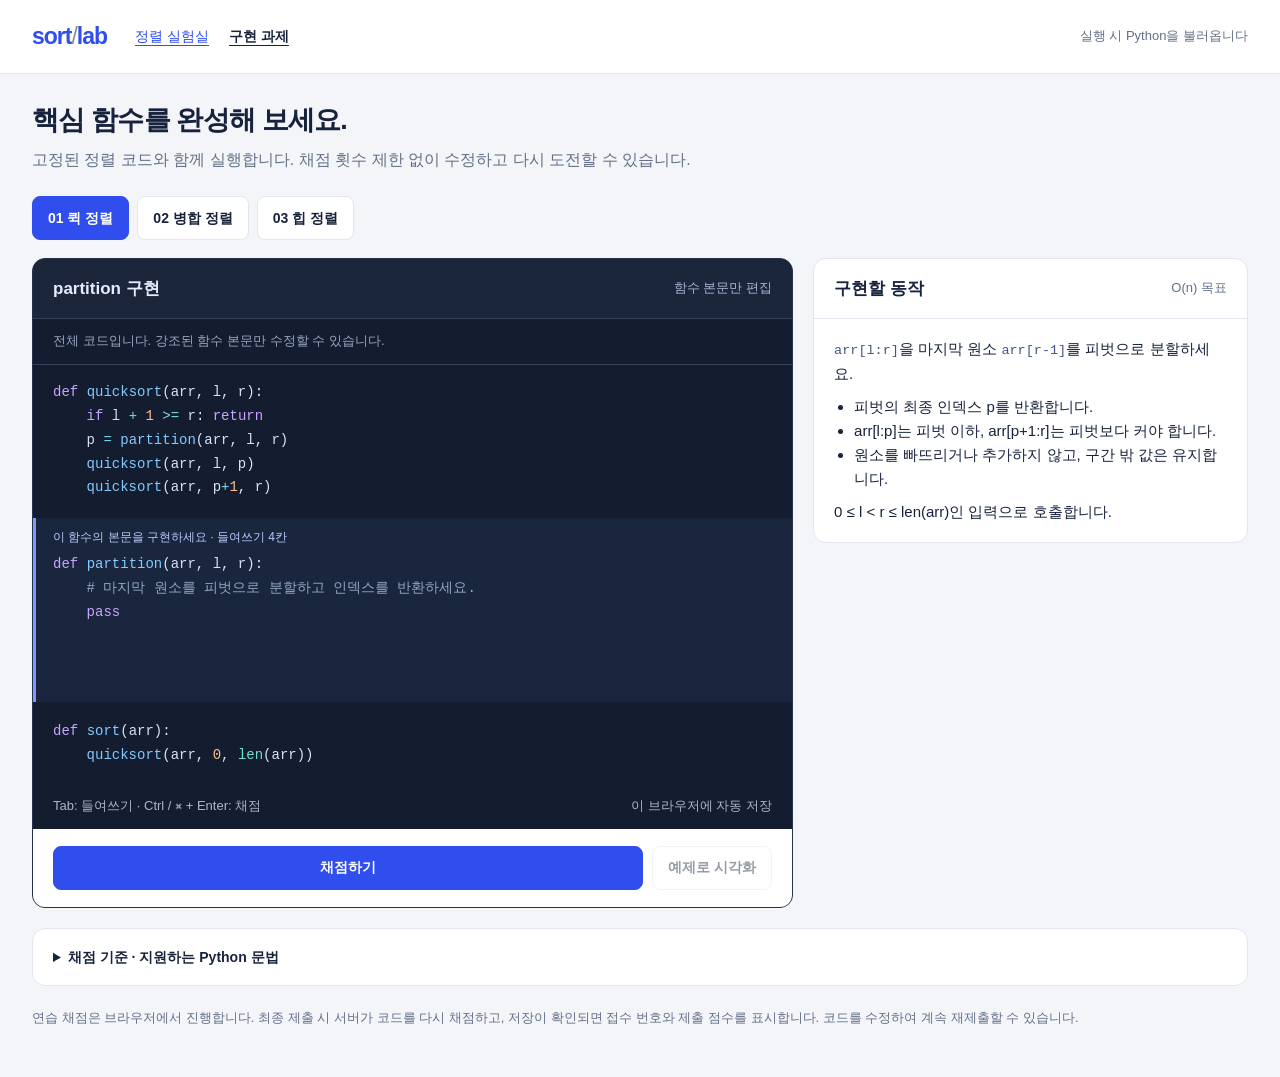
==== commit b584b9f4: "Add live Python syntax highlighting to assignment code Color fixed and editable Python code with a l" ====
--- a/assignments.html
+++ b/assignments.html
@@ -16,6 +16,17 @@
 .editable-source .editor-label{padding:10px 17px 0;color:#bac9fb;font-size:12px}
 .editable-source .signature{padding:6px 17px 0}
 #body-code{background:transparent;padding:0 17px 12px;border:0;min-height:125px;resize:none;overflow-y:hidden}
+/* The textarea owns editing and accessibility; the decorative layer adds color. */
+.code-input{position:relative}
+.code-highlight,#body-code{font:14px/1.7 var(--mono);font-variant-ligatures:none;letter-spacing:normal;tab-size:4;white-space:pre}
+.code-highlight{position:absolute;inset:0;margin:0;padding:0 17px 12px;overflow:hidden;pointer-events:none;color:#e5ecff}
+#body-code{position:relative;color:transparent;-webkit-text-fill-color:transparent;caret-color:#f4f7ff}
+#body-code::selection{background:rgba(123,145,255,.35)}
+.fixed-source,.signature{color:#d8e2f6;font-variant-ligatures:none}
+.py-keyword{color:#c9a4ff}.py-function{color:#82caff}.py-builtin{color:#70ddd0}
+.py-number,.py-constant{color:#ffc184}.py-string{color:#a5db98}.py-comment{color:#92a6c4}.py-operator{color:#80d9ea}
+@media(max-width:450px){.code-highlight,#body-code{font-size:13px}}
+@media(forced-colors:active){.code-highlight{display:none}#body-code{color:CanvasText;-webkit-text-fill-color:CanvasText;caret-color:CanvasText}}
 @media(max-width:850px){.workspace{grid-template-columns:1fr}.right{grid-row:1}.source-editor{max-height:none}}
 .student-fields{display:flex;gap:12px;flex-wrap:wrap;margin:12px 0 16px}.student-fields label{font-size:14px;font-weight:600;display:grid;gap:5px}.student-fields input{border:1px solid var(--line);border-radius:6px;padding:9px 12px;width:220px;max-width:100%}#submission-status{white-space:pre-wrap}.submit-bridge{position:fixed;left:-10px;top:-10px;width:1px;height:1px;border:0;opacity:0;pointer-events:none}
 </style>
@@ -26,7 +37,7 @@
 <h1>핵심 함수를 완성해 보세요.</h1><p class="intro">고정된 정렬 코드와 함께 실행합니다. 채점 횟수 제한 없이 수정하고 다시 도전할 수 있습니다.</p>
 <div class="tabs" aria-label="과제 선택"><button data-kind="partition" aria-pressed="true">01 퀵 정렬</button><button data-kind="merge" aria-pressed="false">02 병합 정렬</button><button data-kind="siftdown" aria-pressed="false">03 힙 정렬</button></div>
 <div class="workspace">
-  <section class="panel editor-panel"><div class="panel-head"><h2 id="task-title">partition 구현</h2><span class="tag">함수 본문만 편집</span></div><p class="editor-label">전체 코드입니다. 강조된 함수 본문만 수정할 수 있습니다.</p><div class="source-editor"><pre id="locked-before" class="fixed-source" aria-label="고정된 정렬 함수 · 수정 불가"></pre><div class="editable-source"><label class="editor-label" for="body-code">이 함수의 본문을 구현하세요 · 들여쓰기 4칸</label><pre id="signature" class="signature"></pre><textarea id="body-code" spellcheck="false" autocapitalize="off" autocomplete="off" wrap="off" aria-describedby="editor-hint"></textarea></div><pre id="locked-after" class="fixed-source" aria-label="고정된 진입 함수 · 수정 불가"></pre></div><div class="editor-footer"><span id="editor-hint">Tab: 들여쓰기 · Ctrl / ⌘ + Enter: 채점</span><span id="draft-status">이 브라우저에 자동 저장</span></div><div class="actions"><button class="primary" id="grade">채점하기</button><button id="cancel" hidden>채점 중단</button><button id="preview-button" disabled>예제로 시각화</button></div></section>
+  <section class="panel editor-panel"><div class="panel-head"><h2 id="task-title">partition 구현</h2><span class="tag">함수 본문만 편집</span></div><p class="editor-label">전체 코드입니다. 강조된 함수 본문만 수정할 수 있습니다.</p><div class="source-editor"><pre id="locked-before" class="fixed-source" aria-label="고정된 정렬 함수 · 수정 불가"></pre><div class="editable-source"><label class="editor-label" for="body-code">이 함수의 본문을 구현하세요 · 들여쓰기 4칸</label><pre id="signature" class="signature"></pre><div class="code-input"><pre id="body-highlight" class="code-highlight" aria-hidden="true"></pre><textarea id="body-code" spellcheck="false" autocapitalize="off" autocomplete="off" wrap="off" aria-describedby="editor-hint"></textarea></div></div><pre id="locked-after" class="fixed-source" aria-label="고정된 진입 함수 · 수정 불가"></pre></div><div class="editor-footer"><span id="editor-hint">Tab: 들여쓰기 · Ctrl / ⌘ + Enter: 채점</span><span id="draft-status">이 브라우저에 자동 저장</span></div><div class="actions"><button class="primary" id="grade">채점하기</button><button id="cancel" hidden>채점 중단</button><button id="preview-button" disabled>예제로 시각화</button></div></section>
   <div class="right"><section class="panel"><div class="panel-head"><h2>구현할 동작</h2><span class="tag" id="complexity-target"></span></div><div id="contract" class="contract"></div></section></div>
 </div>
 <details class="panel criteria"><summary>채점 기준 · 지원하는 Python 문법</summary><p><strong>함수 단독 정확성 40점 + 전체 정렬 정확성 40점 + 연산 수 기준 20점</strong>으로 채점합니다. 전체 정렬은 위의 고정 코드를 사용합니다. 함수가 빠르게 끝나더라도 결과가 틀리면 연산 수 점수를 받을 수 없습니다.</p><p>연산 수 검사는 n = 64, 128, 256, 512, 1024에서 진행합니다. 같은 크기의 여러 입력 중 가장 큰 연산 수를 표시합니다. 기준을 넘으면 해당 검사를 중단하므로 실패한 경우의 수치는 중단 시점까지의 연산 수입니다.</p><ul><li>partition / merge: <code>100n + 160</code>회 이하. n은 처리 구간의 길이입니다.</li><li>siftdown: <code>120⌈log₂(n + 1)⌉ + 120</code>회 이하. n은 size입니다. 루트와 내부 노드, 말단 노드에서 검사합니다.</li><li>문장·식 평가, 반복 진행, 대입·배열 접근을 셉니다. 슬라이스, 배열 복사·반복·연결, min/max의 비용도 원소 수만큼 더합니다. 고정 코드 자체의 연산은 제외합니다.</li><li>이 결과는 유한한 입력에서 공개된 연산 예산을 충족했는지 보여줍니다. 모든 입력에 대한 점근적 시간복잡도의 증명은 아닙니다.</li></ul><p>지원: 대입·교환, if/elif/else, for/while, break/continue, return, 기본 산술·비교, 리스트·튜플·인덱스·슬라이스, <code>len, range, min, max, abs, list, append</code>, 자기 재귀. import, 내장 정렬, 별도 함수·클래스 정의, 컴프리헨션은 사용할 수 없습니다. 배열 길이는 유지하세요. 재귀 깊이는 최대 100입니다.</p><p>문법과 코드를 제한한 실행기가 학생 함수를 평가합니다. 배열 원소는 숫자를 사용하며 보조 배열에는 임시로 None을 넣을 수 있습니다. 작성한 코드는 이 브라우저에 저장되며, 아래 제출 버튼을 눌러야 제출 기록이 남습니다.</p></details>
@@ -522,6 +533,29 @@
 const SUBMISSION={"url": "https://script.google.com/macros/s/AKfycbxxnwsAsmuX5HV5x5HelRiHqvAEYiFuoMM9Jj5iJtUuiEzxniq6lvpR3tdae9xdUDL0Bw/exec"};
 const $=id=>document.getElementById(id);
 const esc=value=>String(value).replace(/[&<>"']/g,c=>({'&':'&amp;','<':'&lt;','>':'&gt;','"':'&quot;',"'":'&#39;'}[c]));
+const PY_KEYWORDS=new Set('and as assert async await break class continue def del elif else except finally for from global if import in is lambda nonlocal not or pass raise return try while with yield'.split(' '));
+const PY_BUILTINS=new Set('abs all any bool dict enumerate float int len list max min print range reversed round set sorted str sum tuple zip'.split(' '));
+function highlightPython(source){
+ // Match comments and strings first so their contents are never colored as code.
+ const tokens=/#[^\r\n]*|(?:[rRuUbBfF]{1,2})?(?:"""[\s\S]*?(?:"""|$)|'''[\s\S]*?(?:'''|$)|"(?:\\[^\r\n]|[^"\\\r\n])*(?:"|(?=\r?\n)|$)|'(?:\\[^\r\n]|[^'\\\r\n])*(?:'|(?=\r?\n)|$))|\b(?:0[xX][\da-fA-F_]+|0[bB][01_]+|0[oO][0-7_]+)|(?:\b\d[\d_]*(?:\.[\d_]*)?|\.\d[\d_]*)(?:[eE][+-]?[\d_]+)?|[\p{L}_][\p{L}\p{N}_]*|[+\-*/%=<>!&|^~]+/gu;
+ let html='',end=0;
+ for(const match of source.matchAll(tokens)){
+  const token=match[0],start=match.index;let kind='';
+  if(token[0]==='#')kind='comment';
+  else if(/^(?:[rRuUbBfF]{1,2})?["']/.test(token))kind='string';
+  else if(/^(?:\d|\.\d)/.test(token))kind='number';
+  else if(PY_KEYWORDS.has(token))kind='keyword';
+  else if(['True','False','None'].includes(token))kind='constant';
+  else if(PY_BUILTINS.has(token))kind='builtin';
+  else if(/^[+\-*/%=<>!&|^~]+$/.test(token))kind='operator';
+  else if(/^\s*\(/.test(source.slice(start+token.length)))kind='function';
+  html+=esc(source.slice(end,start))+(kind?'<span class="py-'+kind+'">'+esc(token)+'</span>':esc(token));end=start+token.length;
+ }
+ return html+esc(source.slice(end));
+}
+function syncCodeScroll(){const editor=$('body-code'),layer=$('body-highlight');layer.scrollTop=editor.scrollTop;layer.scrollLeft=editor.scrollLeft;}
+function colorBody(){const editor=$('body-code');$('body-highlight').innerHTML=highlightPython(editor.value)+'\n';syncCodeScroll();}
+
 const CONTRACTS={
  partition:'<p><code>arr[l:r]</code>을 마지막 원소 <code>arr[r-1]</code>를 피벗으로 분할하세요.</p><ul><li>피벗의 최종 인덱스 p를 반환합니다.</li><li>arr[l:p]는 피벗 이하, arr[p+1:r]는 피벗보다 커야 합니다.</li><li>원소를 빠뜨리거나 추가하지 않고, 구간 밖 값은 유지합니다.</li></ul><p>0 ≤ l &lt; r ≤ len(arr)인 입력으로 호출합니다.</p>',
  merge:'<p>이미 정렬된 두 구간 <code>arr[l:m]</code>과 <code>arr[m:r]</code>을 병합하세요.</p><ul><li>arr[l:r]에 오름차순 결과를 씁니다. 반환값은 사용하지 않습니다.</li><li>보조 배열과 슬라이스를 사용할 수 있습니다.</li><li>구간 밖 원소와 전체 배열 길이는 유지합니다. 빈 구간도 처리하세요.</li></ul><p>0 ≤ l ≤ m ≤ r ≤ len(arr)인 입력으로 호출합니다.</p>',
@@ -531,12 +565,12 @@
 const SOURCES=['https://cdn.jsdelivr.net/pyodide/v0.27.7/full/','https://unpkg.com/pyodide@0.27.7/'];
 const app={kind:'partition',drafts:{},busy:false,worker:null,workerURL:null,ready:false,source:0,generation:0,result:null,gradedBody:null,gradedKind:null,report:null,frame:null,pendingReplay:null};
 function notice(message,error=false){$('notice').hidden=!message;$('notice').textContent=message;$('notice').className='notice'+(error?' error':'');}
-function fitBody(){const editor=$('body-code');editor.style.height='auto';editor.style.height=Math.max(125,editor.scrollHeight)+'px';}
+function fitBody(){const editor=$('body-code');editor.style.height='auto';editor.style.height=Math.max(125,editor.scrollHeight)+'px';syncCodeScroll();}
 function saveDraft(){app.drafts[app.kind]=$('body-code').value;try{localStorage.setItem('sortlab.assignment.'+app.kind,$('body-code').value);$('draft-status').textContent='이 브라우저에 저장됨';}catch{$('draft-status').textContent='현재 탭에서만 유지';}}
 function selectTask(kind){
  if(app.busy||app.submitting)return; if(app.kind)saveDraft(); app.kind=kind;
  if(!(kind in app.drafts)){try{app.drafts[kind]=localStorage.getItem('sortlab.assignment.'+kind)||STARTERS[kind];}catch{app.drafts[kind]=STARTERS[kind];}}
- $('body-code').value=app.drafts[kind];$('signature').textContent=TASKS[kind].signature;$('task-title').textContent=kind+' 구현';$('complexity-target').textContent=TASKS[kind].complexity+' 목표';$('contract').innerHTML=CONTRACTS[kind];const [fixed,entry]=TASKS[kind].driver.split('\ndef sort(arr):');$('locked-before').textContent=fixed.trimEnd();$('locked-after').textContent='def sort(arr):'+entry;fitBody();
+ $('body-code').value=app.drafts[kind];$('signature').innerHTML=highlightPython(TASKS[kind].signature);$('task-title').textContent=kind+' 구현';$('complexity-target').textContent=TASKS[kind].complexity+' 목표';$('contract').innerHTML=CONTRACTS[kind];const [fixed,entry]=TASKS[kind].driver.split('\ndef sort(arr):');$('locked-before').innerHTML=highlightPython(fixed.trimEnd());$('locked-after').innerHTML=highlightPython('def sort(arr):'+entry);colorBody();fitBody();
  document.querySelectorAll('[data-kind]').forEach(b=>b.setAttribute('aria-pressed',String(b.dataset.kind===kind)));
  app.result=null;app.gradedBody=null;app.report=null;$('results').hidden=true;$('preview').hidden=true;if(app.frame){app.frame.remove();app.frame=null;}app.pendingReplay=null;notice('');updateButtons();
  history.replaceState(null,'','#'+kind);
@@ -638,7 +672,9 @@
 $('grade').addEventListener('click',grade);$('cancel').addEventListener('click',stop);$('preview-button').addEventListener('click',preview);$('replay').addEventListener('click',preview);$('submit').addEventListener('click',submit);
 document.querySelectorAll('[data-kind]').forEach(b=>b.addEventListener('click',()=>selectTask(b.dataset.kind)));
 $('failures').addEventListener('click',event=>{const button=event.target.closest('[data-failure]');if(button&&fresh()){const failure=app.result.failures[Number(button.dataset.failure)];$('preview-array').value=JSON.stringify(failure.input);preview();}});
-$('body-code').addEventListener('input',()=>{fitBody();saveDraft();updateButtons();if(app.result)notice('코드가 변경되었습니다. 제출하려면 다시 채점하세요.');$('submission-status').hidden=true;app.pendingReplay=null;if(app.frame){app.frame.remove();app.frame=null;}$('preview').hidden=true;});
+$('body-code').addEventListener('scroll',syncCodeScroll);
+window.addEventListener('resize',fitBody);
+$('body-code').addEventListener('input',()=>{colorBody();fitBody();saveDraft();updateButtons();if(app.result)notice('코드가 변경되었습니다. 제출하려면 다시 채점하세요.');$('submission-status').hidden=true;app.pendingReplay=null;if(app.frame){app.frame.remove();app.frame=null;}$('preview').hidden=true;});
 $('body-code').addEventListener('keydown',event=>{if(app.busy||app.submitting)return;const el=event.target,start=el.selectionStart,end=el.selectionEnd;if(event.key==='Tab'){event.preventDefault();if(start===end&&!event.shiftKey)el.setRangeText('    ',start,end,'end');else{const begin=el.value.lastIndexOf('\n',start-1)+1;el.setRangeText(el.value.slice(begin,end).split('\n').map(line=>event.shiftKey?line.replace(/^ {1,4}/,''):'    '+line).join('\n'),begin,end,'select');}el.dispatchEvent(new Event('input'));}else if(event.key==='Enter'&&!event.ctrlKey&&!event.metaKey){event.preventDefault();const line=el.value.slice(0,start).split('\n').pop();el.setRangeText('\n'+line.match(/^ */)[0]+(line.trimEnd().endsWith(':')?'    ':''),start,end,'end');el.dispatchEvent(new Event('input'));}});
 window.addEventListener('keydown',event=>{if((event.ctrlKey||event.metaKey)&&event.key==='Enter'){event.preventDefault();grade();}});window.addEventListener('pagehide',discard);
 app.kind=null;selectTask(TASKS[location.hash.slice(1)]?location.hash.slice(1):'partition');
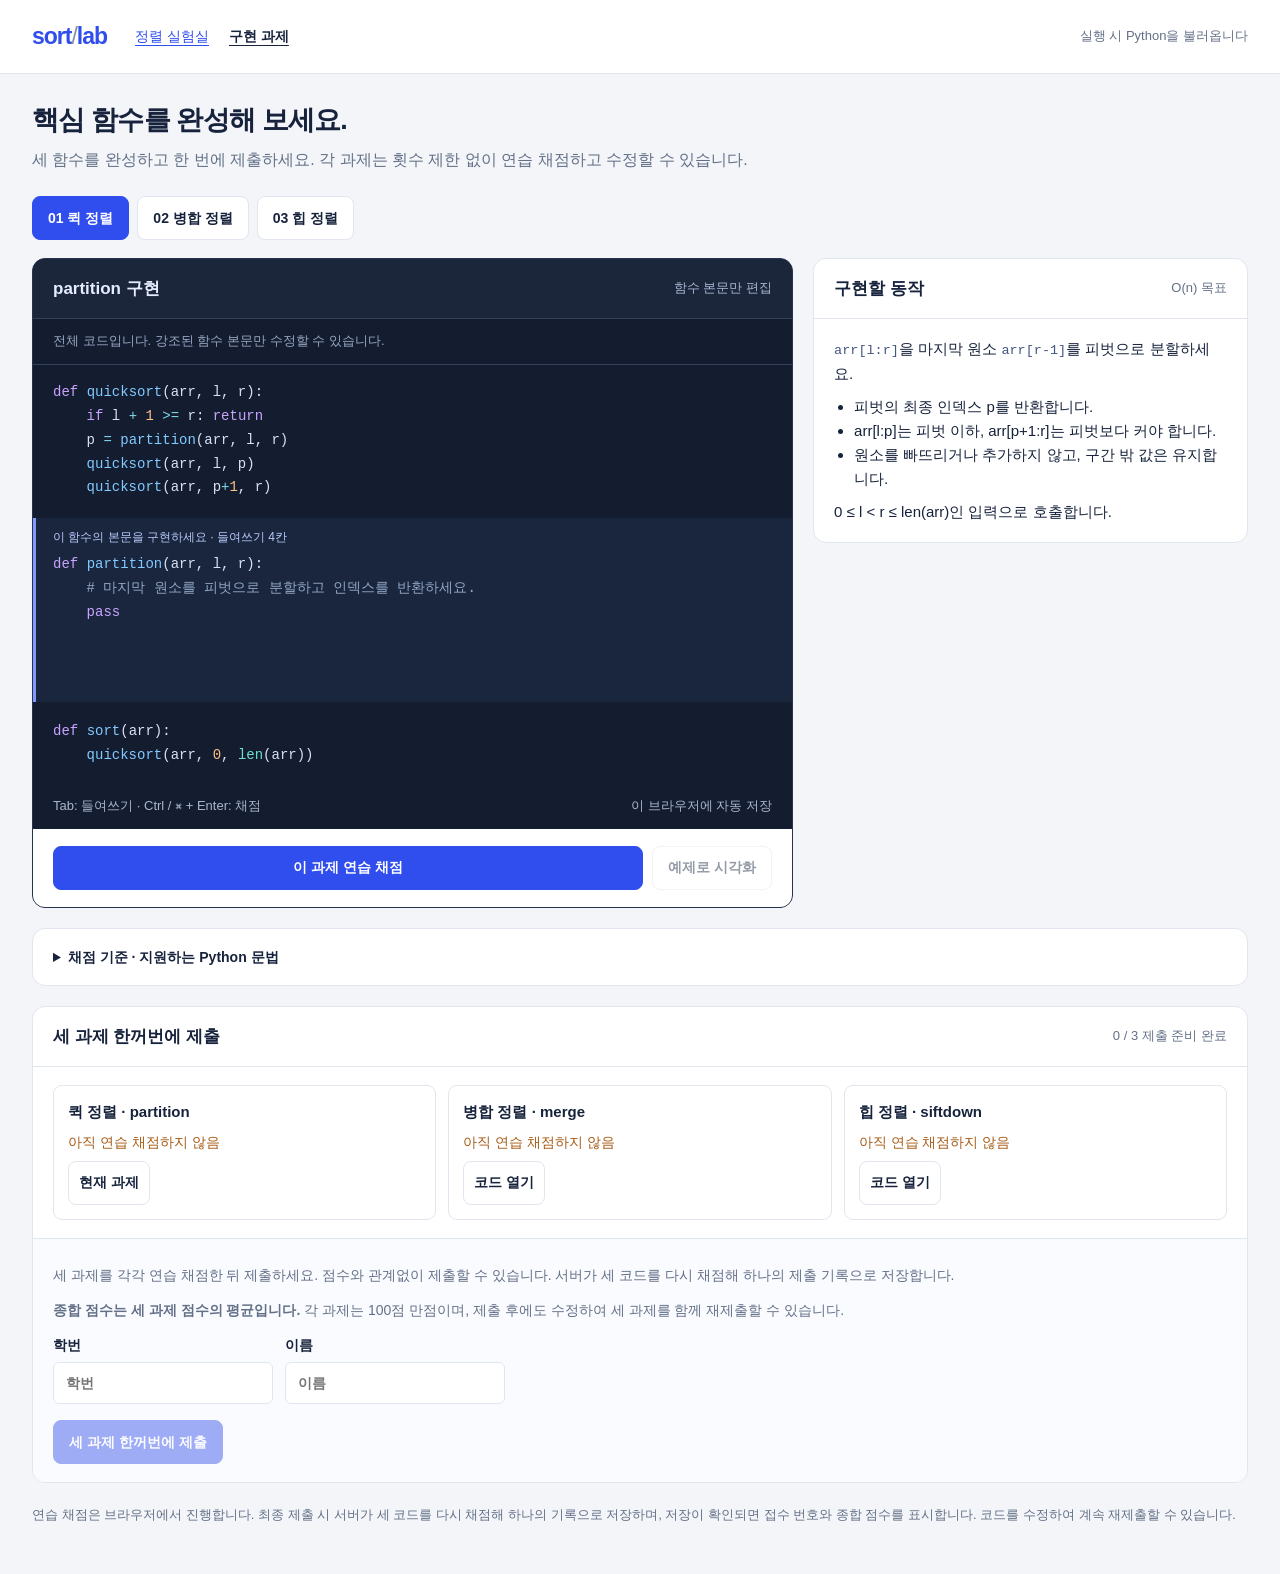
==== commit b736fd2e: "Submit all three sorting assignments together Keep practice results for partition, merge and siftdow" ====
--- a/assignments.html
+++ b/assignments.html
@@ -28,23 +28,25 @@
 @media(max-width:450px){.code-highlight,#body-code{font-size:13px}}
 @media(forced-colors:active){.code-highlight{display:none}#body-code{color:CanvasText;-webkit-text-fill-color:CanvasText;caret-color:CanvasText}}
 @media(max-width:850px){.workspace{grid-template-columns:1fr}.right{grid-row:1}.source-editor{max-height:none}}
+.batch-submission{margin-top:20px}.batch-summary{display:grid;grid-template-columns:repeat(3,minmax(0,1fr));gap:12px;padding:18px 20px}.batch-item{border:1px solid var(--line);border-radius:9px;padding:14px;display:grid;gap:7px}.batch-item strong{font-size:15px}.batch-item span{font-size:14px;color:var(--muted)}.batch-item button{justify-self:start;padding:4px 10px}.batch-item.ready{border-color:#a6d6c7;background:#f5fcf9}.batch-item .pass{color:#16755e}.batch-item .stale{color:#a75b15}@media(max-width:650px){.batch-summary{grid-template-columns:1fr}}
 .student-fields{display:flex;gap:12px;flex-wrap:wrap;margin:12px 0 16px}.student-fields label{font-size:14px;font-weight:600;display:grid;gap:5px}.student-fields input{border:1px solid var(--line);border-radius:6px;padding:9px 12px;width:220px;max-width:100%}#submission-status{white-space:pre-wrap}.submit-bridge{position:fixed;left:-10px;top:-10px;width:1px;height:1px;border:0;opacity:0;pointer-events:none}
 </style>
 </head>
 <body>
 <header><a class="brand" href="index.html">sort<span>/</span>lab</a><nav aria-label="메인 메뉴"><a href="index.html">정렬 실험실</a><a href="assignments.html" aria-current="page">구현 과제</a></nav><span id="runtime" class="runtime" role="status">실행 시 Python을 불러옵니다</span></header>
 <main>
-<h1>핵심 함수를 완성해 보세요.</h1><p class="intro">고정된 정렬 코드와 함께 실행합니다. 채점 횟수 제한 없이 수정하고 다시 도전할 수 있습니다.</p>
+<h1>핵심 함수를 완성해 보세요.</h1><p class="intro">세 함수를 완성하고 한 번에 제출하세요. 각 과제는 횟수 제한 없이 연습 채점하고 수정할 수 있습니다.</p>
 <div class="tabs" aria-label="과제 선택"><button data-kind="partition" aria-pressed="true">01 퀵 정렬</button><button data-kind="merge" aria-pressed="false">02 병합 정렬</button><button data-kind="siftdown" aria-pressed="false">03 힙 정렬</button></div>
 <div class="workspace">
   <section class="panel editor-panel"><div class="panel-head"><h2 id="task-title">partition 구현</h2><span class="tag">함수 본문만 편집</span></div><p class="editor-label">전체 코드입니다. 강조된 함수 본문만 수정할 수 있습니다.</p><div class="source-editor"><pre id="locked-before" class="fixed-source" aria-label="고정된 정렬 함수 · 수정 불가"></pre><div class="editable-source"><label class="editor-label" for="body-code">이 함수의 본문을 구현하세요 · 들여쓰기 4칸</label><pre id="signature" class="signature"></pre><div class="code-input"><pre id="body-highlight" class="code-highlight" aria-hidden="true"></pre><textarea id="body-code" spellcheck="false" autocapitalize="off" autocomplete="off" wrap="off" aria-describedby="editor-hint"></textarea></div></div><pre id="locked-after" class="fixed-source" aria-label="고정된 진입 함수 · 수정 불가"></pre></div><div class="editor-footer"><span id="editor-hint">Tab: 들여쓰기 · Ctrl / ⌘ + Enter: 채점</span><span id="draft-status">이 브라우저에 자동 저장</span></div><div class="actions"><button class="primary" id="grade">채점하기</button><button id="cancel" hidden>채점 중단</button><button id="preview-button" disabled>예제로 시각화</button></div></section>
   <div class="right"><section class="panel"><div class="panel-head"><h2>구현할 동작</h2><span class="tag" id="complexity-target"></span></div><div id="contract" class="contract"></div></section></div>
 </div>
-<details class="panel criteria"><summary>채점 기준 · 지원하는 Python 문법</summary><p><strong>함수 단독 정확성 40점 + 전체 정렬 정확성 40점 + 연산 수 기준 20점</strong>으로 채점합니다. 전체 정렬은 위의 고정 코드를 사용합니다. 함수가 빠르게 끝나더라도 결과가 틀리면 연산 수 점수를 받을 수 없습니다.</p><p>연산 수 검사는 n = 64, 128, 256, 512, 1024에서 진행합니다. 같은 크기의 여러 입력 중 가장 큰 연산 수를 표시합니다. 기준을 넘으면 해당 검사를 중단하므로 실패한 경우의 수치는 중단 시점까지의 연산 수입니다.</p><ul><li>partition / merge: <code>100n + 160</code>회 이하. n은 처리 구간의 길이입니다.</li><li>siftdown: <code>120⌈log₂(n + 1)⌉ + 120</code>회 이하. n은 size입니다. 루트와 내부 노드, 말단 노드에서 검사합니다.</li><li>문장·식 평가, 반복 진행, 대입·배열 접근을 셉니다. 슬라이스, 배열 복사·반복·연결, min/max의 비용도 원소 수만큼 더합니다. 고정 코드 자체의 연산은 제외합니다.</li><li>이 결과는 유한한 입력에서 공개된 연산 예산을 충족했는지 보여줍니다. 모든 입력에 대한 점근적 시간복잡도의 증명은 아닙니다.</li></ul><p>지원: 대입·교환, if/elif/else, for/while, break/continue, return, 기본 산술·비교, 리스트·튜플·인덱스·슬라이스, <code>len, range, min, max, abs, list, append</code>, 자기 재귀. import, 내장 정렬, 별도 함수·클래스 정의, 컴프리헨션은 사용할 수 없습니다. 배열 길이는 유지하세요. 재귀 깊이는 최대 100입니다.</p><p>문법과 코드를 제한한 실행기가 학생 함수를 평가합니다. 배열 원소는 숫자를 사용하며 보조 배열에는 임시로 None을 넣을 수 있습니다. 작성한 코드는 이 브라우저에 저장되며, 아래 제출 버튼을 눌러야 제출 기록이 남습니다.</p></details>
+<details class="panel criteria"><summary>채점 기준 · 지원하는 Python 문법</summary><p><strong>함수 단독 정확성 40점 + 전체 정렬 정확성 40점 + 연산 수 기준 20점</strong>으로 채점합니다. 전체 정렬은 위의 고정 코드를 사용합니다. 함수가 빠르게 끝나더라도 결과가 틀리면 연산 수 점수를 받을 수 없습니다.</p><p>연산 수 검사는 n = 64, 128, 256, 512, 1024에서 진행합니다. 같은 크기의 여러 입력 중 가장 큰 연산 수를 표시합니다. 기준을 넘으면 해당 검사를 중단하므로 실패한 경우의 수치는 중단 시점까지의 연산 수입니다.</p><ul><li>partition / merge: <code>100n + 160</code>회 이하. n은 처리 구간의 길이입니다.</li><li>siftdown: <code>120⌈log₂(n + 1)⌉ + 120</code>회 이하. n은 size입니다. 루트와 내부 노드, 말단 노드에서 검사합니다.</li><li>문장·식 평가, 반복 진행, 대입·배열 접근을 셉니다. 슬라이스, 배열 복사·반복·연결, min/max의 비용도 원소 수만큼 더합니다. 고정 코드 자체의 연산은 제외합니다.</li><li>이 결과는 유한한 입력에서 공개된 연산 예산을 충족했는지 보여줍니다. 모든 입력에 대한 점근적 시간복잡도의 증명은 아닙니다.</li></ul><p>지원: 대입·교환, if/elif/else, for/while, break/continue, return, 기본 산술·비교, 리스트·튜플·인덱스·슬라이스, <code>len, range, min, max, abs, list, append</code>, 자기 재귀. import, 내장 정렬, 별도 함수·클래스 정의, 컴프리헨션은 사용할 수 없습니다. 배열 길이는 유지하세요. 재귀 깊이는 최대 100입니다.</p><p>문법과 코드를 제한한 실행기가 학생 함수를 평가합니다. 배열 원소는 숫자를 사용하며 보조 배열에는 임시로 None을 넣을 수 있습니다. 작성한 코드는 이 브라우저에 저장되며, 세 과제 일괄 제출 버튼을 눌러야 제출 기록이 남습니다.</p></details>
 <div id="notice" class="notice" role="status" hidden></div>
-<section id="results" class="panel results" hidden aria-label="채점 결과"><div class="panel-head"><h2><span id="result-kind">연습 채점 결과</span> <span id="stale" class="stale" hidden>코드가 변경됨 · 다시 채점하세요</span></h2><span class="score"><span id="score">0</span><small> / 100</small></span></div><div id="categories" class="score-grid"></div><p class="complex-note" id="complex-note"></p><div class="table-wrap"><table><caption class="tag">입력 크기별 학생 함수 연산 수</caption><thead><tr><th scope="col">n</th><th scope="col">최대 연산 수</th><th scope="col">허용 연산 수</th><th scope="col">정확성 + 예산</th></tr></thead><tbody id="measurements"></tbody></table></div><div id="failures" class="failures"></div><div class="submission"><h3>과제 제출</h3><p id="submission-help">학번과 이름을 입력하고 제출하세요. 서버가 코드를 다시 채점하여 기록합니다.</p><div class="student-fields"><label for="student-id">학번<input id="student-id" autocomplete="off" maxlength="24" placeholder="학번" required></label><label for="student-name">이름<input id="student-name" autocomplete="name" maxlength="60" placeholder="이름" required></label></div><div class="button-row"><button id="submit" class="primary" disabled>과제 제출</button></div><p id="submission-status" role="status" hidden></p></div></section>
+<section id="results" class="panel results" hidden aria-label="채점 결과"><div class="panel-head"><h2><span id="result-kind">연습 채점 결과</span> <span id="stale" class="stale" hidden>코드가 변경됨 · 다시 채점하세요</span></h2><span class="score"><span id="score">0</span><small> / 100</small></span></div><div id="categories" class="score-grid"></div><p class="complex-note" id="complex-note"></p><div class="table-wrap"><table><caption class="tag">입력 크기별 학생 함수 연산 수</caption><thead><tr><th scope="col">n</th><th scope="col">최대 연산 수</th><th scope="col">허용 연산 수</th><th scope="col">정확성 + 예산</th></tr></thead><tbody id="measurements"></tbody></table></div><div id="failures" class="failures"></div></section>
+<section id="batch-submission" class="panel batch-submission" aria-label="세 과제 일괄 제출"><div class="panel-head"><h2>세 과제 한꺼번에 제출</h2><span class="tag" id="batch-progress"></span></div><div id="batch-summary" class="batch-summary"></div><div class="submission"><p id="submission-help">세 과제를 각각 연습 채점한 뒤 제출하세요. 점수와 관계없이 제출할 수 있습니다. 서버가 세 코드를 다시 채점해 하나의 제출 기록으로 저장합니다.</p><p><strong>종합 점수는 세 과제 점수의 평균입니다.</strong> 각 과제는 100점 만점이며, 제출 후에도 수정하여 세 과제를 함께 재제출할 수 있습니다.</p><div class="student-fields"><label for="student-id">학번<input id="student-id" autocomplete="off" maxlength="24" placeholder="학번" required></label><label for="student-name">이름<input id="student-name" autocomplete="name" maxlength="60" placeholder="이름" required></label></div><div class="button-row"><button id="submit" class="primary" disabled>세 과제 한꺼번에 제출</button></div><p id="submission-status" role="status" hidden></p></div></section>
 <section id="preview" class="panel preview" hidden><div class="panel-head"><h2>작성한 코드로 전체 정렬 살펴보기</h2><span class="tag">고정 코드 + 내 함수</span></div><div class="preview-controls"><label for="preview-array">입력 배열</label><input id="preview-array" value="38, 15, 62, 27, 48, 9, 55, 21" aria-label="시각화할 배열"><button id="replay">실행 기록 만들기</button></div><div id="iframe-mount"></div></section>
-<footer>연습 채점은 브라우저에서 진행합니다. 최종 제출 시 서버가 코드를 다시 채점하고, 저장이 확인되면 접수 번호와 제출 점수를 표시합니다. 코드를 수정하여 계속 재제출할 수 있습니다.</footer>
+<footer>연습 채점은 브라우저에서 진행합니다. 최종 제출 시 서버가 세 코드를 다시 채점해 하나의 기록으로 저장하며, 저장이 확인되면 접수 번호와 종합 점수를 표시합니다. 코드를 수정하여 계속 재제출할 수 있습니다.</footer>
 </main>
 <script id="assignment-engine" type="text/plain">
 """Deterministic, metered interpreter for the three sorting exercises.
@@ -531,6 +533,8 @@
 'use strict';
 const TASKS={"partition": {"title": "퀵 정렬 · partition", "args": ["arr", "l", "r"], "signature": "def partition(arr, l, r):", "complexity": "O(n)", "driver": "def quicksort(arr, l, r):\n    if l + 1 >= r: return\n    p = partition(arr, l, r)\n    quicksort(arr, l, p)\n    quicksort(arr, p+1, r)\n\ndef sort(arr):\n    quicksort(arr, 0, len(arr))"}, "merge": {"title": "병합 정렬 · merge", "args": ["arr", "l", "m", "r"], "signature": "def merge(arr, l, m, r):", "complexity": "O(n)", "driver": "def mergesort(arr, l, r):\n    if l + 1 >= r: return\n    m = (l + r) // 2\n    mergesort(arr, l, m)\n    mergesort(arr, m, r)\n    merge(arr, l, m, r)\n\ndef sort(arr):\n    mergesort(arr, 0, len(arr))"}, "siftdown": {"title": "힙 정렬 · siftdown", "args": ["arr", "root", "size"], "signature": "def siftdown(arr, root, size):", "complexity": "O(log n)", "driver": "def heapsort(arr):\n    size = len(arr)\n    for root in range(size // 2 - 1, -1, -1):\n        siftdown(arr, root, size)\n    for end in range(size - 1, 0, -1):\n        arr[0], arr[end] = arr[end], arr[0]\n        siftdown(arr, 0, end)\n\ndef sort(arr):\n    heapsort(arr)"}};
 const SUBMISSION={"url": "https://script.google.com/macros/s/AKfycbxxnwsAsmuX5HV5x5HelRiHqvAEYiFuoMM9Jj5iJtUuiEzxniq6lvpR3tdae9xdUDL0Bw/exec"};
+const KINDS=['partition','merge','siftdown'];
+const TASK_LABELS={partition:'퀵 정렬 · partition',merge:'병합 정렬 · merge',siftdown:'힙 정렬 · siftdown'};
 const $=id=>document.getElementById(id);
 const esc=value=>String(value).replace(/[&<>"']/g,c=>({'&':'&amp;','<':'&lt;','>':'&gt;','"':'&quot;',"'":'&#39;'}[c]));
 const PY_KEYWORDS=new Set('and as assert async await break class continue def del elif else except finally for from global if import in is lambda nonlocal not or pass raise return try while with yield'.split(' '));
@@ -563,7 +567,7 @@
 };
 const STARTERS={partition:'    # 마지막 원소를 피벗으로 분할하고 인덱스를 반환하세요.\n    pass',merge:'    # 두 정렬된 구간을 병합하세요.\n    pass',siftdown:'    # root의 값을 아래로 내려 최대 힙을 복구하세요.\n    pass'};
 const SOURCES=['https://cdn.jsdelivr.net/pyodide/v0.27.7/full/','https://unpkg.com/pyodide@0.27.7/'];
-const app={kind:'partition',drafts:{},busy:false,worker:null,workerURL:null,ready:false,source:0,generation:0,result:null,gradedBody:null,gradedKind:null,report:null,frame:null,pendingReplay:null};
+const app={kind:'partition',drafts:{},grades:{},busy:false,worker:null,workerURL:null,ready:false,source:0,generation:0,result:null,gradedBody:null,gradedKind:null,report:null,frame:null,pendingReplay:null};
 function notice(message,error=false){$('notice').hidden=!message;$('notice').textContent=message;$('notice').className='notice'+(error?' error':'');}
 function fitBody(){const editor=$('body-code');editor.style.height='auto';editor.style.height=Math.max(125,editor.scrollHeight)+'px';syncCodeScroll();}
 function saveDraft(){app.drafts[app.kind]=$('body-code').value;try{localStorage.setItem('sortlab.assignment.'+app.kind,$('body-code').value);$('draft-status').textContent='이 브라우저에 저장됨';}catch{$('draft-status').textContent='현재 탭에서만 유지';}}
@@ -573,24 +577,40 @@
  $('body-code').value=app.drafts[kind];$('signature').innerHTML=highlightPython(TASKS[kind].signature);$('task-title').textContent=kind+' 구현';$('complexity-target').textContent=TASKS[kind].complexity+' 목표';$('contract').innerHTML=CONTRACTS[kind];const [fixed,entry]=TASKS[kind].driver.split('\ndef sort(arr):');$('locked-before').innerHTML=highlightPython(fixed.trimEnd());$('locked-after').innerHTML=highlightPython('def sort(arr):'+entry);colorBody();fitBody();
  document.querySelectorAll('[data-kind]').forEach(b=>b.setAttribute('aria-pressed',String(b.dataset.kind===kind)));
  app.result=null;app.gradedBody=null;app.report=null;$('results').hidden=true;$('preview').hidden=true;if(app.frame){app.frame.remove();app.frame=null;}app.pendingReplay=null;notice('');updateButtons();
+ const cached=app.grades[kind];if(cached)renderResult(cached.result,cached.body,kind,cached.official,true);
  history.replaceState(null,'','#'+kind);
 }
 function fresh(){return app.result&&app.gradedKind===app.kind&&app.gradedBody===$('body-code').value;}
-function updateButtons(){const locked=app.busy||app.submitting;const valid=fresh()&&!app.result.error&&!locked;$('grade').disabled=locked;$('cancel').hidden=!app.busy;$('body-code').readOnly=locked;document.querySelectorAll('[data-kind]').forEach(b=>b.disabled=locked);$('preview-button').disabled=!valid;$('replay').disabled=!valid;$('submit').disabled=!valid||!SUBMISSION.url||app.recordedKey===submissionKey();$('submit').textContent=app.submitting?'제출 중…':app.recordedKey===submissionKey()?'제출 완료':'과제 제출';$('student-id').disabled=locked;$('student-name').disabled=locked;$('stale').hidden=!app.result||fresh();$('grade').textContent=app.busy?'채점 중…':'채점하기';}
+function bodyFor(kind){return kind===app.kind?$('body-code').value:app.drafts[kind];}
+function readyFor(kind){const g=app.grades[kind];return Boolean(g&&!g.result.error&&g.body===bodyFor(kind));}
+function allReady(){return KINDS.every(readyFor);}
+function renderBatch(){
+ let count=0;
+ $('batch-summary').innerHTML=KINDS.map(kind=>{
+  const g=app.grades[kind],ready=readyFor(kind);if(ready)count++;
+  const status=!g?'아직 연습 채점하지 않음':g.body!==bodyFor(kind)?'코드 변경됨 · 다시 채점하세요':g.result.error?'코드 오류 · 수정 후 채점하세요':(g.official?'서버 채점 ':'연습 채점 ')+g.result.score+' / 100점';
+  return '<div class="batch-item'+(ready?' ready':'')+'"><strong>'+TASK_LABELS[kind]+'</strong><span class="'+(ready?'pass':'stale')+'">'+esc(status)+'</span><button data-open-task="'+kind+'"'+((app.busy||app.submitting)?' disabled':'')+'>'+ (kind===app.kind?'현재 과제':'코드 열기')+'</button></div>';
+ }).join('');
+ $('batch-progress').textContent=count+' / 3 제출 준비 완료';
+}
+function updateButtons(){
+ const locked=app.busy||app.submitting,valid=fresh()&&!app.result.error&&!locked,recorded=app.recordedKey&&app.recordedKey===submissionKey();
+ $('grade').disabled=locked;$('cancel').hidden=!app.busy;$('body-code').readOnly=locked;document.querySelectorAll('[data-kind]').forEach(b=>b.disabled=locked);
+ $('preview-button').disabled=!valid;$('replay').disabled=!valid;$('submit').disabled=locked||!allReady()||!SUBMISSION.url||Boolean(recorded);
+ $('submit').textContent=app.submitting?'세 과제 서버 채점·저장 중…':recorded?'세 과제 제출 완료':'세 과제 한꺼번에 제출';
+ $('student-id').disabled=locked;$('student-name').disabled=locked;$('stale').hidden=!app.result||fresh();$('grade').textContent=app.busy?'채점 중…':'이 과제 연습 채점';renderBatch();
+}
 function discard(){if(app.worker)app.worker.terminate();if(app.workerURL)URL.revokeObjectURL(app.workerURL);app.worker=null;app.workerURL=null;app.ready=false;clearTimeout(app.timer);}
 function stop(){app.generation++;discard();app.busy=false;app.result=null;app.report=null;$('results').hidden=true;$('runtime').textContent='채점 중단';notice('채점을 중단했습니다. 코드를 수정하고 다시 시도할 수 있습니다.');updateButtons();}
-function renderResult(result,body,kind,official=false){
+function renderResult(result,body,kind,official=false,quiet=false){
+ app.grades[kind]={result,body,official};
  $('result-kind').textContent=official?'서버 채점 · 제출 결과':'연습 채점 결과';
- $('submission-status').hidden=true;
  app.result=result;app.gradedBody=body;app.gradedKind=kind;$('results').hidden=false;$('score').textContent=result.score;
  $('categories').innerHTML=(result.groups||[]).map(g=>`<div class="category"><h3>${esc(g.name)}</h3><strong>${g.points} / ${g.max}</strong><span>${g.passed} / ${g.total} 검사 통과</span></div>`).join('');
  $('complex-note').textContent=TASKS[kind].complexity+' 목표에 대한 연산 예산 검사입니다. 슬라이스·복사 비용도 포함하며, 시간복잡도를 증명하는 검사는 아닙니다.';
  $('measurements').innerHTML=(result.complexity||[]).map(row=>`<tr><td>${row.n}</td><td>${row.ops.toLocaleString()}</td><td>${row.limit.toLocaleString()}</td><td class="${row.passed?'pass':'fail'}">${row.passed?'통과':'미충족'}</td></tr>${row.message?`<tr><td colspan="4" class="fail">${esc(row.message)}</td></tr>`:''}`).join('');
  $('failures').innerHTML=(result.failures||[]).map((f,i)=>`<details class="failure"${i===0?' open':''}><summary>${esc(f.group)} · 실패 사례 ${i+1}</summary><p>${esc(f.message)}</p><pre>입력: ${esc(JSON.stringify(f.input))}\n${f.full?'전체 sort(arr) 실행':'인수: '+esc(JSON.stringify(f.params))}\n실제 배열: ${esc(JSON.stringify(f.actual))}${f.returned!==null?'\n반환값: '+esc(JSON.stringify(f.returned)):''}</pre>${f.full?`<button data-failure="${i}">이 입력으로 시각화</button>`:''}</details>`).join('');
- const now=new Date().toISOString();
- if(!official)app.report=JSON.stringify({service:'Sort Lab',assignment:kind,gradingVersion:result.version,gradedAt:now,score:result.score,groups:result.groups,measurements:result.complexity,code:TASKS[kind].signature+'\n'+body,gradingLocation:'student-browser'},null,2);
- $('submission-help').textContent=SUBMISSION.url?'학번·이름을 확인하고 제출하세요. 서버에서 이 코드를 다시 채점하고 결과를 자동 기록합니다.':'자동 제출 기능을 연결하고 있습니다. 채점과 코드 작성은 이용할 수 있습니다.';
- if(!official)notice(result.error|| (result.score===100?'100점입니다. 아래 과제 제출 버튼을 누르면 기록이 남습니다.':'실패 사례와 연산 수를 확인하고 수정해 보세요. 다시 채점해도 감점되지 않습니다.'),Boolean(result.error));updateButtons();
+ if(!quiet)notice(result.error|| (result.score===100?'이 과제는 100점입니다. 세 과제를 모두 연습 채점한 뒤 아래에서 한꺼번에 제출하세요.':'실패 사례와 연산 수를 확인하고 수정해 보세요. 다시 채점해도 감점되지 않습니다.'),Boolean(result.error));updateButtons();
  if(SUBMISSION.url)ensureBridge().catch(()=>{});
 }
 function grade(){
@@ -620,7 +640,7 @@
 }
 function sendReplay(){if(app.frame&&app.pendingReplay)app.frame.contentWindow.postMessage(app.pendingReplay,location.protocol==='file:'?'*':location.origin);}
 window.addEventListener('message',event=>{if(event.source!==app.frame?.contentWindow)return;if(location.protocol!=='file:'&&event.origin!==location.origin)return;if(event.data?.type==='sortlab-replay-ready')sendReplay();});
-function submissionKey(){return app.report?app.report+'|'+$('student-id').value.trim()+'|'+$('student-name').value.trim():null;}
+function submissionKey(){return JSON.stringify({studentId:$('student-id').value.trim(),studentName:$('student-name').value.trim(),bodies:KINDS.map(bodyFor)});}
 let bridgeWindow=null,bridgeOrigin=null,bridgePromise=null,bridgeFrame=null,bridgeChannel=null,bridgeResolve=null,bridgeReject=null,bridgeTimer=null,pendingSave=null;
 function ensureBridge(){
  if(bridgeWindow)return Promise.resolve();if(bridgePromise)return bridgePromise;
@@ -645,38 +665,42 @@
  }
 });
 function saveSubmission(payload){return new Promise((resolve,reject)=>{
- const timer=setTimeout(()=>{pendingSave=null;reject(new Error('저장 응답을 확인하지 못했습니다. 다시 제출하여 접수 결과를 확인하세요.'));},45000);
+ const timer=setTimeout(()=>{pendingSave=null;reject(new Error('저장 응답을 확인하지 못했습니다. 다시 제출하여 접수 결과를 확인하세요.'));},120000);
  pendingSave={resolve,reject,timer,requestId:payload.requestId};
  bridgeWindow.postMessage({type:'sortlab-submit',channel:bridgeChannel,payload},bridgeOrigin);
 });}
 async function submit(){
- if(!fresh()||app.result.error||!SUBMISSION.url||app.submitting)return;
+ if(!allReady()||app.busy||!SUBMISSION.url||app.submitting)return;
  const studentId=$('student-id').value.trim(),studentName=$('student-name').value.trim();
  if(!/^[A-Za-z0-9-]{4,24}$/.test(studentId)){notice('학번을 입력하세요. 영문·숫자·하이픈 4~24자입니다.',true);$('student-id').focus();return;}
- if(!studentName||studentName.length>60||/^[=+@-]/.test(studentName)){notice('이름을 확인하세요.',true);$('student-name').focus();return;}
+ if(!studentName||studentName.length>60||/^[=+@-]/.test(studentName)||/[\r\n\t]/.test(studentName)){notice('이름을 확인하세요.',true);$('student-name').focus();return;}
  const key=submissionKey();if(app.recordedKey===key)return;
- if(!app.attempt||app.attempt.key!==key)app.attempt={key,payload:{requestId:crypto.randomUUID(),studentId,studentName,report:JSON.parse(app.report)}};
- app.submitting=true;updateButtons();$('submission-status').hidden=false;$('submission-status').textContent='서버에서 코드를 다시 채점하고 저장하고 있습니다…';
+ if(!app.attempt||app.attempt.key!==key)app.attempt={key,payload:{requestId:crypto.randomUUID(),studentId,studentName,reports:KINDS.map(kind=>({assignment:kind,code:TASKS[kind].signature+'\n'+bodyFor(kind)}))}};
+ app.submitting=true;updateButtons();$('submission-status').hidden=false;$('submission-status').textContent='서버에서 세 코드를 다시 채점하고 하나의 제출 기록으로 저장하고 있습니다…';
  try{
   await ensureBridge();const receipt=await saveSubmission(app.attempt.payload);
-  if(!receipt.result||receipt.result.kind!==app.kind||receipt.result.score!==receipt.score)throw new Error('서버 채점 결과를 확인하지 못했습니다.');
-  renderResult(receipt.result,app.gradedBody,app.kind,true);
-  app.recordedKey=key;
+  if(receipt.assignment!=='sorting-all'||!Array.isArray(receipt.results)||receipt.results.length!==3||!KINDS.every(kind=>receipt.results.filter(r=>r.kind===kind&&Number.isFinite(r.score)&&r.score>=0&&r.score<=100&&!r.error).length===1))throw new Error('세 과제의 서버 채점 결과를 확인하지 못했습니다.');
+  const total=receipt.results.reduce((sum,r)=>sum+r.score,0);
+  if(receipt.totalScore!==total||receipt.score!==Math.round(total/3*100)/100)throw new Error('종합 점수를 확인하지 못했습니다.');
+  for(const result of receipt.results)app.grades[result.kind]={result,body:bodyFor(result.kind),official:true};
+  const current=app.grades[app.kind];renderResult(current.result,current.body,app.kind,true,true);app.recordedKey=key;
   $('submission-status').hidden=false;
-  $('submission-status').textContent='제출 완료 · '+TASKS[app.kind].title+' · 서버 채점 '+receipt.score+'점\n'+new Date(receipt.submittedAt).toLocaleString('ko-KR')+' · 접수 번호 '+receipt.requestId;
-  notice('제출이 기록되었습니다. 수정 후 다시 채점하여 재제출할 수 있습니다.');
- }catch(error){$('submission-status').textContent='제출을 확인하지 못했습니다. '+error.message;notice(error.message,true);}
+  $('submission-status').textContent='세 과제 제출 완료 · 종합 '+receipt.score+' / 100점\n'+KINDS.map(kind=>TASK_LABELS[kind]+' '+app.grades[kind].result.score+'점').join(' · ')+'\n'+new Date(receipt.submittedAt).toLocaleString('ko-KR')+' · 접수 번호 '+receipt.requestId;
+  notice('세 과제가 하나의 기록으로 제출되었습니다. 수정한 과제를 다시 연습 채점한 뒤 세 과제를 함께 재제출할 수 있습니다.');
+ }catch(error){$('submission-status').textContent='일괄 제출을 확인하지 못했습니다. '+error.message;notice(error.message,true);}
  finally{app.submitting=false;updateButtons();}
 }
 ['student-id','student-name'].forEach(id=>$(id).addEventListener('input',()=>{updateButtons();$('submission-status').hidden=true;}));
+$('batch-summary').addEventListener('click',event=>{const button=event.target.closest('[data-open-task]');if(button){selectTask(button.dataset.openTask);$('task-title').scrollIntoView({block:'start'});}});
 $('grade').addEventListener('click',grade);$('cancel').addEventListener('click',stop);$('preview-button').addEventListener('click',preview);$('replay').addEventListener('click',preview);$('submit').addEventListener('click',submit);
 document.querySelectorAll('[data-kind]').forEach(b=>b.addEventListener('click',()=>selectTask(b.dataset.kind)));
 $('failures').addEventListener('click',event=>{const button=event.target.closest('[data-failure]');if(button&&fresh()){const failure=app.result.failures[Number(button.dataset.failure)];$('preview-array').value=JSON.stringify(failure.input);preview();}});
 $('body-code').addEventListener('scroll',syncCodeScroll);
 window.addEventListener('resize',fitBody);
-$('body-code').addEventListener('input',()=>{colorBody();fitBody();saveDraft();updateButtons();if(app.result)notice('코드가 변경되었습니다. 제출하려면 다시 채점하세요.');$('submission-status').hidden=true;app.pendingReplay=null;if(app.frame){app.frame.remove();app.frame=null;}$('preview').hidden=true;});
+$('body-code').addEventListener('input',()=>{colorBody();fitBody();saveDraft();updateButtons();if(app.result)notice(fresh()?'':'코드가 변경되었습니다. 이 과제를 다시 연습 채점하세요.');$('submission-status').hidden=true;app.pendingReplay=null;if(app.frame){app.frame.remove();app.frame=null;}$('preview').hidden=true;});
 $('body-code').addEventListener('keydown',event=>{if(app.busy||app.submitting)return;const el=event.target,start=el.selectionStart,end=el.selectionEnd;if(event.key==='Tab'){event.preventDefault();if(start===end&&!event.shiftKey)el.setRangeText('    ',start,end,'end');else{const begin=el.value.lastIndexOf('\n',start-1)+1;el.setRangeText(el.value.slice(begin,end).split('\n').map(line=>event.shiftKey?line.replace(/^ {1,4}/,''):'    '+line).join('\n'),begin,end,'select');}el.dispatchEvent(new Event('input'));}else if(event.key==='Enter'&&!event.ctrlKey&&!event.metaKey){event.preventDefault();const line=el.value.slice(0,start).split('\n').pop();el.setRangeText('\n'+line.match(/^ */)[0]+(line.trimEnd().endsWith(':')?'    ':''),start,end,'end');el.dispatchEvent(new Event('input'));}});
 window.addEventListener('keydown',event=>{if((event.ctrlKey||event.metaKey)&&event.key==='Enter'){event.preventDefault();grade();}});window.addEventListener('pagehide',discard);
+for(const kind of KINDS){try{app.drafts[kind]=localStorage.getItem('sortlab.assignment.'+kind)||STARTERS[kind];}catch{app.drafts[kind]=STARTERS[kind];}}
 app.kind=null;selectTask(TASKS[location.hash.slice(1)]?location.hash.slice(1):'partition');
 </script>
 </body></html>
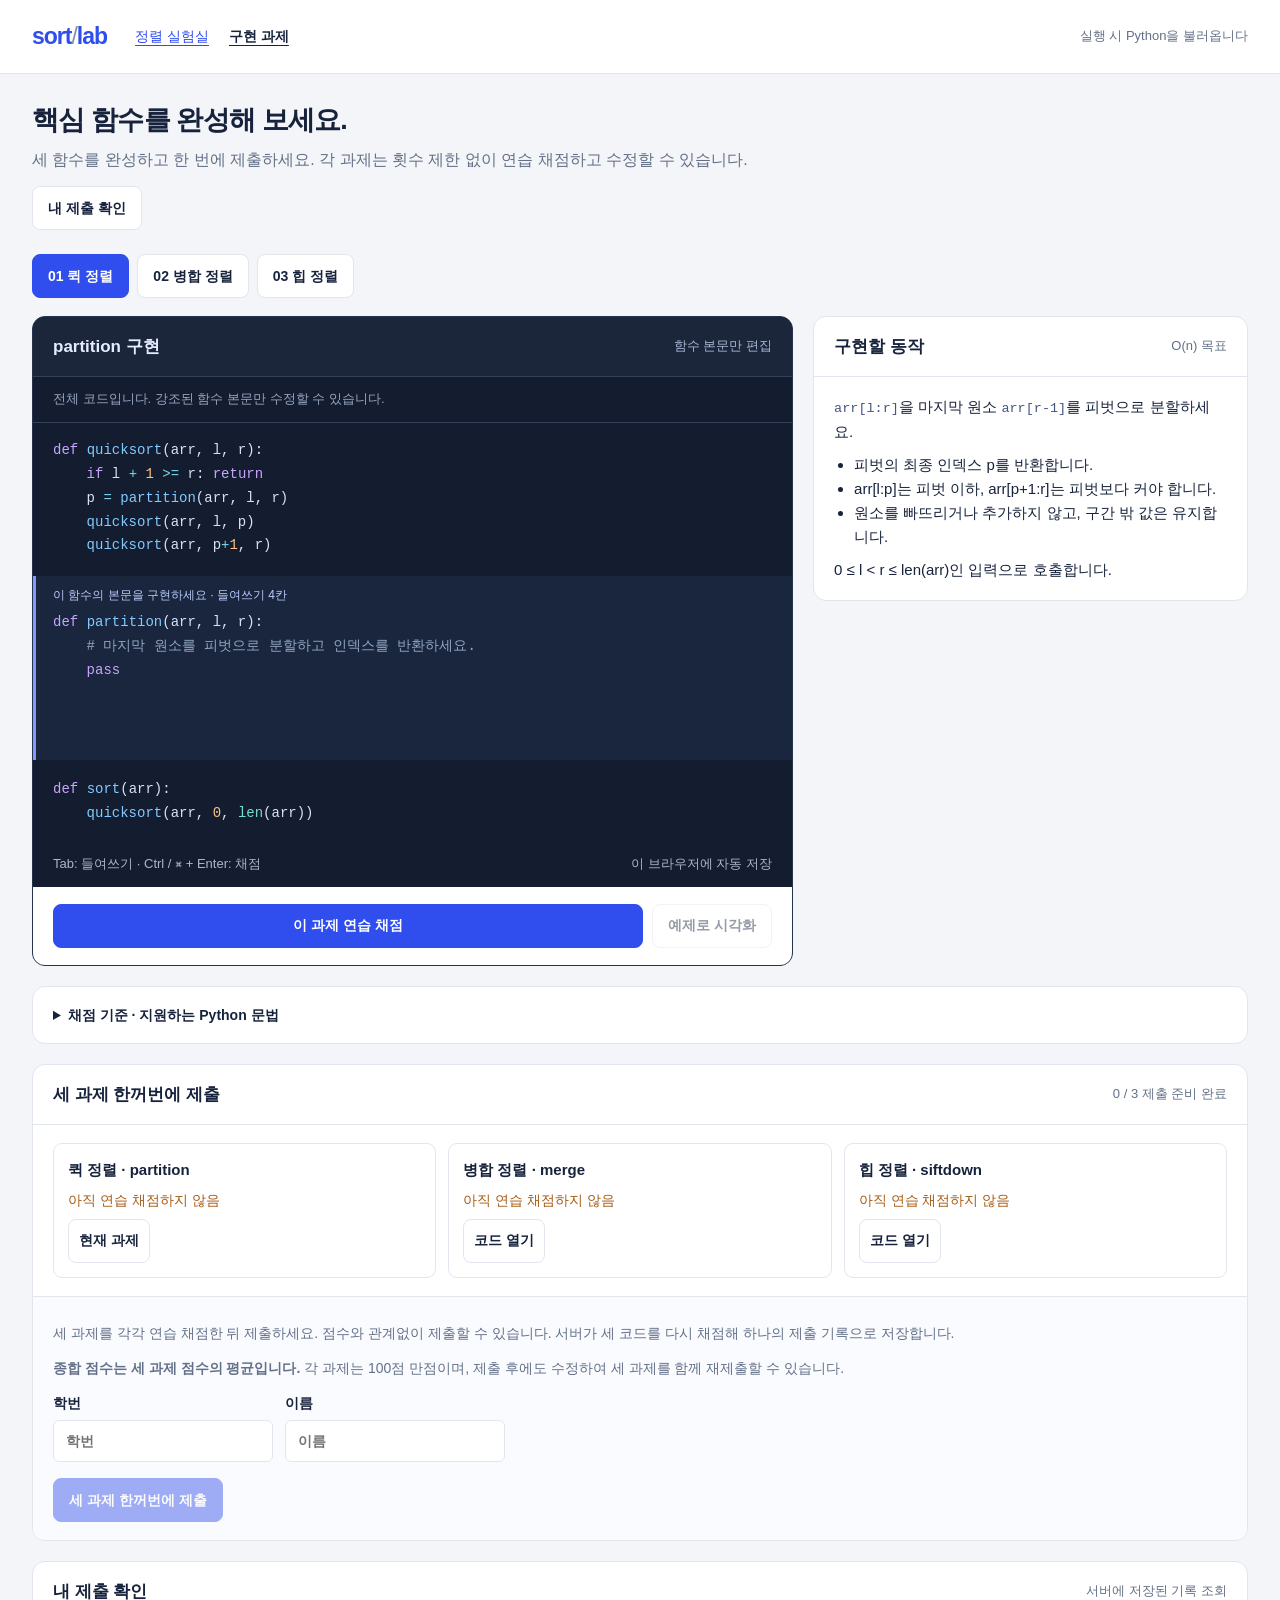
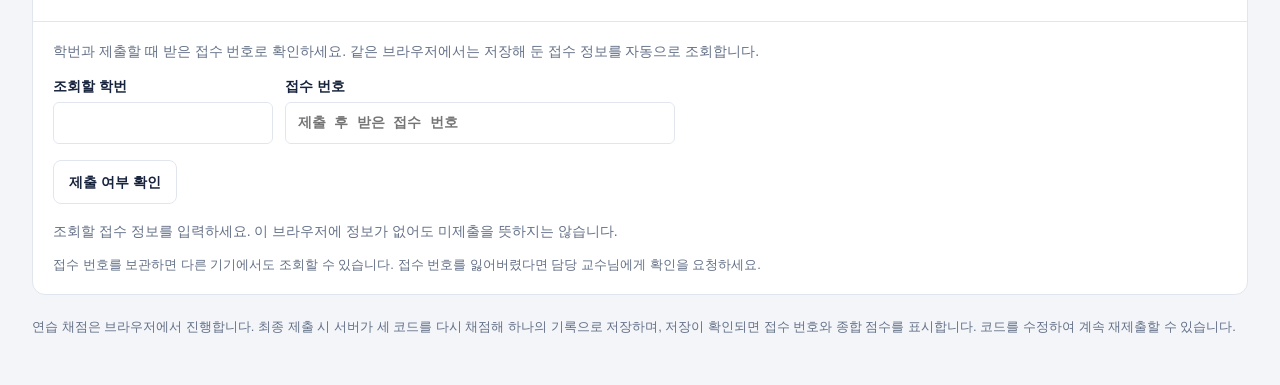
==== commit cc65981a: "Add persisted receipt lookup for assignment submissions Add My submission lookup using student ID an" ====
--- a/assignments.html
+++ b/assignments.html
@@ -29,6 +29,7 @@
 @media(forced-colors:active){.code-highlight{display:none}#body-code{color:CanvasText;-webkit-text-fill-color:CanvasText;caret-color:CanvasText}}
 @media(max-width:850px){.workspace{grid-template-columns:1fr}.right{grid-row:1}.source-editor{max-height:none}}
 .batch-submission{margin-top:20px}.batch-summary{display:grid;grid-template-columns:repeat(3,minmax(0,1fr));gap:12px;padding:18px 20px}.batch-item{border:1px solid var(--line);border-radius:9px;padding:14px;display:grid;gap:7px}.batch-item strong{font-size:15px}.batch-item span{font-size:14px;color:var(--muted)}.batch-item button{justify-self:start;padding:4px 10px}.batch-item.ready{border-color:#a6d6c7;background:#f5fcf9}.batch-item .pass{color:#16755e}.batch-item .stale{color:#a75b15}@media(max-width:650px){.batch-summary{grid-template-columns:1fr}}
+.history-shortcut{margin-top:14px}.submission-history{margin-top:20px;scroll-margin-top:20px}.history-body{padding:18px 20px}.history-body>p{font-size:14px;color:var(--muted)}.student-fields .receipt-field input{width:390px;max-width:100%;font-family:var(--mono)}.receipt-field{max-width:100%}.lookup-status{white-space:pre-wrap;margin-top:16px!important}.lookup-status.confirmed{background:#edf8f3;color:#16634e;padding:14px;border-radius:8px}.receipt-note{margin-top:12px!important;font-size:13px!important}.receipt-download{display:inline-flex;align-items:center;padding:9px 15px;border:1px solid var(--line);border-radius:8px;font-size:14px;font-weight:600;background:white;text-decoration:none}
 .student-fields{display:flex;gap:12px;flex-wrap:wrap;margin:12px 0 16px}.student-fields label{font-size:14px;font-weight:600;display:grid;gap:5px}.student-fields input{border:1px solid var(--line);border-radius:6px;padding:9px 12px;width:220px;max-width:100%}#submission-status{white-space:pre-wrap}.submit-bridge{position:fixed;left:-10px;top:-10px;width:1px;height:1px;border:0;opacity:0;pointer-events:none}
 </style>
 </head>
@@ -36,6 +37,7 @@
 <header><a class="brand" href="index.html">sort<span>/</span>lab</a><nav aria-label="메인 메뉴"><a href="index.html">정렬 실험실</a><a href="assignments.html" aria-current="page">구현 과제</a></nav><span id="runtime" class="runtime" role="status">실행 시 Python을 불러옵니다</span></header>
 <main>
 <h1>핵심 함수를 완성해 보세요.</h1><p class="intro">세 함수를 완성하고 한 번에 제출하세요. 각 과제는 횟수 제한 없이 연습 채점하고 수정할 수 있습니다.</p>
+<p class="history-shortcut"><button id="show-submission-history">내 제출 확인</button></p>
 <div class="tabs" aria-label="과제 선택"><button data-kind="partition" aria-pressed="true">01 퀵 정렬</button><button data-kind="merge" aria-pressed="false">02 병합 정렬</button><button data-kind="siftdown" aria-pressed="false">03 힙 정렬</button></div>
 <div class="workspace">
   <section class="panel editor-panel"><div class="panel-head"><h2 id="task-title">partition 구현</h2><span class="tag">함수 본문만 편집</span></div><p class="editor-label">전체 코드입니다. 강조된 함수 본문만 수정할 수 있습니다.</p><div class="source-editor"><pre id="locked-before" class="fixed-source" aria-label="고정된 정렬 함수 · 수정 불가"></pre><div class="editable-source"><label class="editor-label" for="body-code">이 함수의 본문을 구현하세요 · 들여쓰기 4칸</label><pre id="signature" class="signature"></pre><div class="code-input"><pre id="body-highlight" class="code-highlight" aria-hidden="true"></pre><textarea id="body-code" spellcheck="false" autocapitalize="off" autocomplete="off" wrap="off" aria-describedby="editor-hint"></textarea></div></div><pre id="locked-after" class="fixed-source" aria-label="고정된 진입 함수 · 수정 불가"></pre></div><div class="editor-footer"><span id="editor-hint">Tab: 들여쓰기 · Ctrl / ⌘ + Enter: 채점</span><span id="draft-status">이 브라우저에 자동 저장</span></div><div class="actions"><button class="primary" id="grade">채점하기</button><button id="cancel" hidden>채점 중단</button><button id="preview-button" disabled>예제로 시각화</button></div></section>
@@ -45,6 +47,7 @@
 <div id="notice" class="notice" role="status" hidden></div>
 <section id="results" class="panel results" hidden aria-label="채점 결과"><div class="panel-head"><h2><span id="result-kind">연습 채점 결과</span> <span id="stale" class="stale" hidden>코드가 변경됨 · 다시 채점하세요</span></h2><span class="score"><span id="score">0</span><small> / 100</small></span></div><div id="categories" class="score-grid"></div><p class="complex-note" id="complex-note"></p><div class="table-wrap"><table><caption class="tag">입력 크기별 학생 함수 연산 수</caption><thead><tr><th scope="col">n</th><th scope="col">최대 연산 수</th><th scope="col">허용 연산 수</th><th scope="col">정확성 + 예산</th></tr></thead><tbody id="measurements"></tbody></table></div><div id="failures" class="failures"></div></section>
 <section id="batch-submission" class="panel batch-submission" aria-label="세 과제 일괄 제출"><div class="panel-head"><h2>세 과제 한꺼번에 제출</h2><span class="tag" id="batch-progress"></span></div><div id="batch-summary" class="batch-summary"></div><div class="submission"><p id="submission-help">세 과제를 각각 연습 채점한 뒤 제출하세요. 점수와 관계없이 제출할 수 있습니다. 서버가 세 코드를 다시 채점해 하나의 제출 기록으로 저장합니다.</p><p><strong>종합 점수는 세 과제 점수의 평균입니다.</strong> 각 과제는 100점 만점이며, 제출 후에도 수정하여 세 과제를 함께 재제출할 수 있습니다.</p><div class="student-fields"><label for="student-id">학번<input id="student-id" autocomplete="off" maxlength="24" placeholder="학번" required></label><label for="student-name">이름<input id="student-name" autocomplete="name" maxlength="60" placeholder="이름" required></label></div><div class="button-row"><button id="submit" class="primary" disabled>세 과제 한꺼번에 제출</button></div><p id="submission-status" role="status" hidden></p></div></section>
+<section id="submission-history" class="panel submission-history" aria-label="내 제출 확인"><div class="panel-head"><h2>내 제출 확인</h2><span class="tag">서버에 저장된 기록 조회</span></div><div class="history-body"><p>학번과 제출할 때 받은 접수 번호로 확인하세요. 같은 브라우저에서는 저장해 둔 접수 정보를 자동으로 조회합니다.</p><div class="student-fields"><label for="lookup-student-id">조회할 학번<input id="lookup-student-id" autocomplete="off" maxlength="24"></label><label class="receipt-field" for="lookup-receipt-id">접수 번호<input id="lookup-receipt-id" autocomplete="off" autocapitalize="off" spellcheck="false" maxlength="36" placeholder="제출 후 받은 접수 번호"></label></div><div class="button-row"><button id="lookup-submit">제출 여부 확인</button><a id="receipt-download" class="receipt-download" hidden>접수증 저장</a><button id="forget-receipt" hidden>이 브라우저의 접수 정보 지우기</button></div><p id="lookup-status" class="lookup-status" role="status">조회할 접수 정보를 입력하세요. 이 브라우저에 정보가 없어도 미제출을 뜻하지는 않습니다.</p><p id="receipt-storage-note" class="receipt-note">접수 번호를 보관하면 다른 기기에서도 조회할 수 있습니다. 접수 번호를 잃어버렸다면 담당 교수님에게 확인을 요청하세요.</p></div></section>
 <section id="preview" class="panel preview" hidden><div class="panel-head"><h2>작성한 코드로 전체 정렬 살펴보기</h2><span class="tag">고정 코드 + 내 함수</span></div><div class="preview-controls"><label for="preview-array">입력 배열</label><input id="preview-array" value="38, 15, 62, 27, 48, 9, 55, 21" aria-label="시각화할 배열"><button id="replay">실행 기록 만들기</button></div><div id="iframe-mount"></div></section>
 <footer>연습 채점은 브라우저에서 진행합니다. 최종 제출 시 서버가 세 코드를 다시 채점해 하나의 기록으로 저장하며, 저장이 확인되면 접수 번호와 종합 점수를 표시합니다. 코드를 수정하여 계속 재제출할 수 있습니다.</footer>
 </main>
@@ -596,9 +599,9 @@
 function updateButtons(){
  const locked=app.busy||app.submitting,valid=fresh()&&!app.result.error&&!locked,recorded=app.recordedKey&&app.recordedKey===submissionKey();
  $('grade').disabled=locked;$('cancel').hidden=!app.busy;$('body-code').readOnly=locked;document.querySelectorAll('[data-kind]').forEach(b=>b.disabled=locked);
- $('preview-button').disabled=!valid;$('replay').disabled=!valid;$('submit').disabled=locked||!allReady()||!SUBMISSION.url||Boolean(recorded);
+ $('preview-button').disabled=!valid;$('replay').disabled=!valid;$('submit').disabled=locked||app.lookupBusy||!allReady()||!SUBMISSION.url||Boolean(recorded);
  $('submit').textContent=app.submitting?'세 과제 서버 채점·저장 중…':recorded?'세 과제 제출 완료':'세 과제 한꺼번에 제출';
- $('student-id').disabled=locked;$('student-name').disabled=locked;$('stale').hidden=!app.result||fresh();$('grade').textContent=app.busy?'채점 중…':'이 과제 연습 채점';renderBatch();
+ $('student-id').disabled=locked;$('student-name').disabled=locked;$('stale').hidden=!app.result||fresh();$('grade').textContent=app.busy?'채점 중…':'이 과제 연습 채점';renderBatch();updateLookupButtons();
 }
 function discard(){if(app.worker)app.worker.terminate();if(app.workerURL)URL.revokeObjectURL(app.workerURL);app.worker=null;app.workerURL=null;app.ready=false;clearTimeout(app.timer);}
 function stop(){app.generation++;discard();app.busy=false;app.result=null;app.report=null;$('results').hidden=true;$('runtime').textContent='채점 중단';notice('채점을 중단했습니다. 코드를 수정하고 다시 시도할 수 있습니다.');updateButtons();}
@@ -641,7 +644,7 @@
 function sendReplay(){if(app.frame&&app.pendingReplay)app.frame.contentWindow.postMessage(app.pendingReplay,location.protocol==='file:'?'*':location.origin);}
 window.addEventListener('message',event=>{if(event.source!==app.frame?.contentWindow)return;if(location.protocol!=='file:'&&event.origin!==location.origin)return;if(event.data?.type==='sortlab-replay-ready')sendReplay();});
 function submissionKey(){return JSON.stringify({studentId:$('student-id').value.trim(),studentName:$('student-name').value.trim(),bodies:KINDS.map(bodyFor)});}
-let bridgeWindow=null,bridgeOrigin=null,bridgePromise=null,bridgeFrame=null,bridgeChannel=null,bridgeResolve=null,bridgeReject=null,bridgeTimer=null,pendingSave=null;
+let bridgeWindow=null,bridgeOrigin=null,bridgePromise=null,bridgeFrame=null,bridgeChannel=null,bridgeResolve=null,bridgeReject=null,bridgeTimer=null,pendingSave=null,pendingLookup=null;
 function ensureBridge(){
  if(bridgeWindow)return Promise.resolve();if(bridgePromise)return bridgePromise;
  bridgeChannel=crypto.randomUUID();
@@ -656,7 +659,13 @@
  let origin;try{origin=new URL(event.origin);}catch{return;}
  if(origin.protocol!=='https:'||!(origin.hostname==='script.google.com'||origin.hostname==='script.googleusercontent.com'||origin.hostname.endsWith('-script.googleusercontent.com')))return;
  if(data.type==='sortlab-submit-ready'&&!bridgeWindow){bridgeWindow=event.source;bridgeOrigin=event.origin;clearTimeout(bridgeTimer);bridgeResolve?.();return;}
- if(event.source!==bridgeWindow||!pendingSave||data.requestId!==pendingSave.requestId)return;
+ if(event.source!==bridgeWindow)return;
+ if(pendingLookup&&data.requestId===pendingLookup.requestId){
+  if(data.type==='sortlab-lookup-result'){clearTimeout(pendingLookup.timer);pendingLookup.resolve(data.status);pendingLookup=null;}
+  else if(data.type==='sortlab-lookup-error'){clearTimeout(pendingLookup.timer);pendingLookup.reject(new Error(String(data.message||'조회 실패')));pendingLookup=null;}
+  return;
+ }
+ if(!pendingSave||data.requestId!==pendingSave.requestId)return;
  if(data.type==='sortlab-submit-result'){
   if(!data.receipt||data.receipt.requestId!==pendingSave.requestId||typeof data.receipt.responseId!=='string'||!data.receipt.responseId)return;
   clearTimeout(pendingSave.timer);pendingSave.resolve(data.receipt);pendingSave=null;
@@ -670,12 +679,13 @@
  bridgeWindow.postMessage({type:'sortlab-submit',channel:bridgeChannel,payload},bridgeOrigin);
 });}
 async function submit(){
- if(!allReady()||app.busy||!SUBMISSION.url||app.submitting)return;
+ if(!allReady()||app.busy||!SUBMISSION.url||app.submitting||app.lookupBusy)return;
  const studentId=$('student-id').value.trim(),studentName=$('student-name').value.trim();
  if(!/^[A-Za-z0-9-]{4,24}$/.test(studentId)){notice('학번을 입력하세요. 영문·숫자·하이픈 4~24자입니다.',true);$('student-id').focus();return;}
  if(!studentName||studentName.length>60||/^[=+@-]/.test(studentName)||/[\r\n\t]/.test(studentName)){notice('이름을 확인하세요.',true);$('student-name').focus();return;}
  const key=submissionKey();if(app.recordedKey===key)return;
  if(!app.attempt||app.attempt.key!==key)app.attempt={key,payload:{requestId:crypto.randomUUID(),studentId,studentName,reports:KINDS.map(kind=>({assignment:kind,code:TASKS[kind].signature+'\n'+bodyFor(kind)}))}};
+ rememberReceipt({studentId,receiptId:app.attempt.payload.requestId});
  app.submitting=true;updateButtons();$('submission-status').hidden=false;$('submission-status').textContent='서버에서 세 코드를 다시 채점하고 하나의 제출 기록으로 저장하고 있습니다…';
  try{
   await ensureBridge();const receipt=await saveSubmission(app.attempt.payload);
@@ -686,10 +696,72 @@
   const current=app.grades[app.kind];renderResult(current.result,current.body,app.kind,true,true);app.recordedKey=key;
   $('submission-status').hidden=false;
   $('submission-status').textContent='세 과제 제출 완료 · 종합 '+receipt.score+' / 100점\n'+KINDS.map(kind=>TASK_LABELS[kind]+' '+app.grades[kind].result.score+'점').join(' · ')+'\n'+new Date(receipt.submittedAt).toLocaleString('ko-KR')+' · 접수 번호 '+receipt.requestId;
+  const verified={found:true,receiptId:receipt.requestId,responseId:receipt.responseId,submittedAt:receipt.submittedAt,assignment:receipt.assignment,score:receipt.score,scores:receipt.results.map(r=>({kind:r.kind,score:r.score}))};
+  rememberReceipt({studentId,receiptId:receipt.requestId,responseId:receipt.responseId});renderReceipt(verified,studentId);
   notice('세 과제가 하나의 기록으로 제출되었습니다. 수정한 과제를 다시 연습 채점한 뒤 세 과제를 함께 재제출할 수 있습니다.');
  }catch(error){$('submission-status').textContent='일괄 제출을 확인하지 못했습니다. '+error.message;notice(error.message,true);}
  finally{app.submitting=false;updateButtons();}
 }
+const RECEIPT_STORAGE='sortlab.last-receipt.v1';
+let savedReceipt=null,receiptDownloadURL=null;
+function validReceiptQuery(value){return value&&typeof value.studentId==='string'&&/^[A-Za-z0-9-]{4,24}$/.test(value.studentId)&&typeof value.receiptId==='string'&&/^[a-f0-9]{8}-[a-f0-9]{4}-[a-f0-9]{4}-[a-f0-9]{4}-[a-f0-9]{12}$/.test(value.receiptId);}
+function clearReceiptView(){
+ $('show-submission-history').textContent='내 제출 확인';
+ if(receiptDownloadURL)URL.revokeObjectURL(receiptDownloadURL);receiptDownloadURL=null;
+ $('receipt-download').hidden=true;$('receipt-download').removeAttribute('href');$('lookup-status').className='lookup-status';
+}
+function rememberReceipt(query){
+ savedReceipt={studentId:query.studentId,receiptId:query.receiptId};if(query.responseId)savedReceipt.responseId=query.responseId;
+ $('lookup-student-id').value=query.studentId;$('lookup-receipt-id').value=query.receiptId;clearReceiptView();
+ $('lookup-status').textContent='접수 정보를 저장했습니다. 서버 확인 후 제출 여부를 표시합니다.';
+ try{localStorage.setItem(RECEIPT_STORAGE,JSON.stringify(savedReceipt));$('receipt-storage-note').textContent='접수 정보를 이 브라우저에 저장했습니다. 접수증을 보관하면 다른 기기에서도 조회할 수 있습니다. 공용 기기에서는 확인 후 접수 정보를 지우세요.';}
+ catch{$('receipt-storage-note').textContent='이 브라우저에 접수 정보를 저장할 수 없습니다. 제출 확인 후 접수증을 저장하거나 접수 번호를 따로 보관하세요.';}
+}
+function updateLookupButtons(){
+ const locked=Boolean(app.lookupBusy||app.submitting);
+ $('lookup-submit').disabled=locked||!SUBMISSION.url;$('lookup-submit').textContent=app.lookupBusy?'서버에서 확인 중…':'제출 여부 확인';
+ $('lookup-student-id').disabled=locked;$('lookup-receipt-id').disabled=locked;$('forget-receipt').disabled=locked;$('forget-receipt').hidden=!savedReceipt;
+}
+function renderReceipt(status,studentId){
+ clearReceiptView();
+ const batch=status.assignment==='sorting-all',time=new Date(status.submittedAt).toLocaleString('ko-KR');
+ $('show-submission-history').textContent=batch?'내 제출 확인 · 제출 기록 있음':'내 제출 확인 · 개별 기록 있음';
+ const lines=[batch?'제출 확인 완료 · 세 과제 일괄 제출':'제출 확인 완료 · 이전 방식의 개별 과제 제출','제출 시각: '+time,(batch?'종합 점수: ':'점수: ')+status.score+' / 100점',status.scores.map(r=>TASK_LABELS[r.kind]+' '+r.score+'점').join(' · '),'접수 번호: '+status.receiptId];
+ $('lookup-status').textContent=lines.join('\n')+(batch?'\n이 접수에 저장된 결과입니다. 이후 수정한 코드는 다시 제출해야 합니다.':'\n개별 과제 기록이며, 세 과제 일괄 제출 완료를 뜻하지는 않습니다.');$('lookup-status').className='lookup-status confirmed';
+ const text=['Sort Lab 과제 접수증','학번: '+studentId,...lines,'조회 주소: https://dm.kookmin.ac.kr/sorting/assignments.html','학번과 접수 번호로 서버 저장 여부를 다시 확인할 수 있습니다.'].join('\n');
+ receiptDownloadURL=URL.createObjectURL(new Blob([text],{type:'text/plain;charset=utf-8'}));$('receipt-download').href=receiptDownloadURL;$('receipt-download').download='sortlab-receipt-'+status.receiptId+'.txt';$('receipt-download').hidden=false;
+}
+function requestLookup(payload){return new Promise((resolve,reject)=>{
+ const timer=setTimeout(()=>{pendingLookup=null;reject(new Error('조회 응답을 받지 못했습니다. 잠시 후 다시 확인하세요.'));},45000);
+ pendingLookup={resolve,reject,timer,requestId:payload.requestId};bridgeWindow.postMessage({type:'sortlab-lookup',channel:bridgeChannel,payload},bridgeOrigin);
+});}
+async function lookupReceipt(){
+ if(app.lookupBusy||app.submitting||!SUBMISSION.url)return;
+ const query={studentId:$('lookup-student-id').value.trim(),receiptId:$('lookup-receipt-id').value.trim().toLowerCase()};
+ clearReceiptView();
+ if(!validReceiptQuery(query)){$('lookup-status').textContent='학번과 접수 번호 형식을 확인하세요. 접수 번호는 제출할 때 받은 하이픈이 포함된 36자리입니다.';return;}
+ if(savedReceipt?.studentId===query.studentId&&savedReceipt?.receiptId===query.receiptId&&savedReceipt.responseId)query.responseId=savedReceipt.responseId;
+ app.lookupBusy=true;updateButtons();$('lookup-status').textContent='서버에 저장된 제출 기록을 확인하고 있습니다…';
+ try{
+  await ensureBridge();const status=await requestLookup({...query,requestId:crypto.randomUUID()});
+  if(!status||typeof status.found!=='boolean')throw new Error('조회 결과를 확인하지 못했습니다.');
+  if(!status.found){$('lookup-status').textContent='이 학번과 접수 번호에 일치하는 기록을 찾지 못했습니다. 입력값을 확인하세요. 다른 접수 번호로 제출한 기록이 있는지는 알 수 없습니다.';return;}
+  const expected=status.assignment==='sorting-all'?KINDS:KINDS.includes(status.assignment)?[status.assignment]:[];
+  if(status.receiptId!==query.receiptId||!status.responseId||!Number.isFinite(Date.parse(status.submittedAt))||!expected.length||!Array.isArray(status.scores)||status.scores.length!==expected.length||!expected.every(kind=>status.scores.filter(r=>r.kind===kind&&Number.isFinite(r.score)&&r.score>=0&&r.score<=100).length===1)||status.score!==Math.round(status.scores.reduce((sum,r)=>sum+r.score,0)/expected.length*100)/100)throw new Error('조회 결과를 확인하지 못했습니다.');
+  rememberReceipt({...query,responseId:status.responseId});renderReceipt(status,query.studentId);
+ }catch(error){$('lookup-status').textContent='제출 여부를 확인하지 못했습니다. '+error.message+' 이 안내는 미제출을 뜻하지 않습니다.';}
+ finally{app.lookupBusy=false;updateButtons();}
+}
+$('lookup-submit').addEventListener('click',lookupReceipt);
+$('show-submission-history').addEventListener('click',()=>{$('submission-history').scrollIntoView({behavior:'smooth',block:'start'});$('lookup-student-id').focus({preventScroll:true});});
+for(const id of ['lookup-student-id','lookup-receipt-id']){
+ $(id).addEventListener('input',()=>{clearReceiptView();$('lookup-status').textContent='입력한 정보로 제출 여부를 다시 확인하세요.';});
+ $(id).addEventListener('keydown',event=>{if(event.key==='Enter'){event.preventDefault();lookupReceipt();}});
+}
+$('forget-receipt').addEventListener('click',()=>{
+ try{localStorage.removeItem(RECEIPT_STORAGE);}catch{$('lookup-status').textContent='브라우저의 접수 정보를 지우지 못했습니다. 브라우저 설정에서 사이트 데이터를 지워 주세요.';return;}
+ savedReceipt=null;clearReceiptView();$('lookup-student-id').value='';$('lookup-receipt-id').value='';$('lookup-status').textContent='이 브라우저의 접수 정보를 지웠습니다. 서버에 제출한 기록은 그대로 남아 있습니다.';$('receipt-storage-note').textContent='접수 번호를 보관하면 다른 기기에서도 조회할 수 있습니다.';updateLookupButtons();
+});
 ['student-id','student-name'].forEach(id=>$(id).addEventListener('input',()=>{updateButtons();$('submission-status').hidden=true;}));
 $('batch-summary').addEventListener('click',event=>{const button=event.target.closest('[data-open-task]');if(button){selectTask(button.dataset.openTask);$('task-title').scrollIntoView({block:'start'});}});
 $('grade').addEventListener('click',grade);$('cancel').addEventListener('click',stop);$('preview-button').addEventListener('click',preview);$('replay').addEventListener('click',preview);$('submit').addEventListener('click',submit);
@@ -702,5 +774,6 @@
 window.addEventListener('keydown',event=>{if((event.ctrlKey||event.metaKey)&&event.key==='Enter'){event.preventDefault();grade();}});window.addEventListener('pagehide',discard);
 for(const kind of KINDS){try{app.drafts[kind]=localStorage.getItem('sortlab.assignment.'+kind)||STARTERS[kind];}catch{app.drafts[kind]=STARTERS[kind];}}
 app.kind=null;selectTask(TASKS[location.hash.slice(1)]?location.hash.slice(1):'partition');
+try{const stored=JSON.parse(localStorage.getItem(RECEIPT_STORAGE)||'null');if(validReceiptQuery(stored)){savedReceipt=stored;$('lookup-student-id').value=stored.studentId;$('lookup-receipt-id').value=stored.receiptId;lookupReceipt();}}catch{}
 </script>
 </body></html>
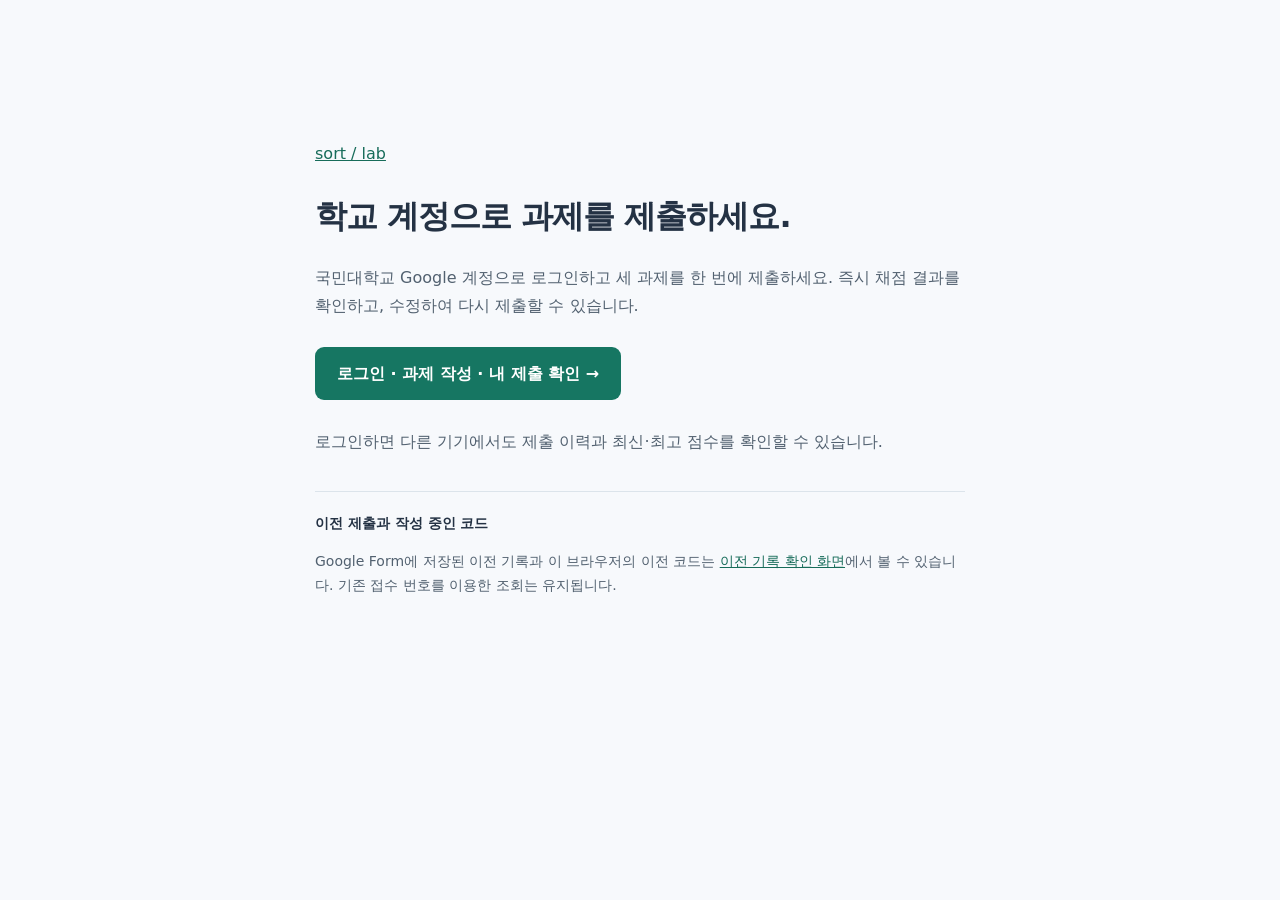
==== commit 3bba4fea: "Connect assignments to school Google login on dmlab Direct the assignment menu to the dmlab service " ====
--- a/assignments.html
+++ b/assignments.html
@@ -1,779 +1 @@
-<!doctype html>
-<html lang="ko">
-<head>
-<meta charset="utf-8"><meta name="viewport" content="width=device-width, initial-scale=1">
-<meta name="description" content="partition, merge, siftdown 구현 과제. 함수와 전체 정렬의 정확성, 입력 크기별 연산 수를 즉시 채점합니다.">
-<title>구현 과제 · Sort Lab</title>
-<style>
-:root{color-scheme:light;--blue:#304ded;--ink:#17233c;--muted:#637087;--line:#e1e6ee;--bg:#f3f5f9;--mono:ui-monospace,SFMono-Regular,Consolas,monospace}*{box-sizing:border-box}[hidden]{display:none!important}body{margin:0;background:var(--bg);color:var(--ink);font:16px/1.6 -apple-system,BlinkMacSystemFont,"Segoe UI","Noto Sans KR",sans-serif}button,a,input,textarea,select{font:inherit}button,a,input,textarea,select:focus-visible{outline-offset:3px}button{cursor:pointer;border:1px solid var(--line);border-radius:8px;padding:9px 15px;background:white;color:var(--ink);font-weight:600;min-height:44px;font-size:14px}button:hover{background:#eef1fc}button:disabled{opacity:.45;cursor:not-allowed}button.primary{background:var(--blue);color:white;border-color:var(--blue)}a{color:var(--blue);text-underline-offset:4px}header{background:white;border-bottom:1px solid var(--line);padding:18px 32px;display:flex;align-items:center;gap:28px}.brand{font-size:23px;font-weight:800;text-decoration:none;letter-spacing:-1px}.brand span{color:#8390a4;font-weight:400}nav{display:flex;gap:20px;font-size:14px}nav a[aria-current]{font-weight:700;color:var(--ink)}.runtime{margin-left:auto;color:var(--muted);font-size:13px}main{max-width:1440px;margin:auto;padding:28px 32px 48px}h1{font-size:27px;line-height:1.4;letter-spacing:-.8px;margin:0 0 7px}h2{font-size:17px;margin:0}h3{font-size:16px;margin:0 0 8px}p{margin:0}.intro{color:var(--muted)}.tabs{display:flex;gap:8px;margin:24px 0 18px;flex-wrap:wrap}.tabs button[aria-pressed=true]{background:var(--blue);color:white;border-color:var(--blue)}.workspace{display:grid;grid-template-columns:minmax(0,1.1fr) minmax(0,1fr);gap:20px;align-items:start}.panel{border:1px solid var(--line);border-radius:13px;background:white;overflow:hidden}.panel-head{padding:16px 20px;border-bottom:1px solid var(--line);display:flex;align-items:center;gap:10px;justify-content:space-between}.tag{font-size:13px;color:var(--muted)}.editor-panel{background:#141d30;border-color:#26334c;color:#e5ecff}.editor-panel .panel-head{border-color:#34415a;background:#1b263b}.editor-panel .tag{color:#a7b7d3}.signature{margin:0;padding:15px 20px 8px;color:#c8a4ff;font:14px/1.7 var(--mono);overflow:auto}.editor-label{display:block;font-size:13px;color:#96a6c1;padding:0 20px 7px}#body-code{display:block;width:100%;min-height:300px;resize:vertical;padding:12px 20px;border:0;border-top:1px solid #263147;border-bottom:1px solid #263147;background:#141d30;color:#e5ecff;tab-size:4;font:14px/1.7 var(--mono);white-space:pre;overflow:auto}#body-code:focus{outline:2px solid #7b91ff;outline-offset:-2px}.editor-footer{padding:12px 20px;color:#a8b7cf;font-size:13px;display:flex;justify-content:space-between;gap:12px}.actions{background:white;color:var(--ink);padding:17px 20px;display:flex;gap:9px;flex-wrap:wrap}.actions .primary{flex:1}.right{display:grid;gap:16px}.contract{padding:18px 20px;font-size:15px}.contract ul{padding-left:20px;margin:9px 0}.contract code,.criteria code{font-family:var(--mono);font-size:.9em;color:#435583}.locked{margin:0;padding:17px 20px;max-height:335px;overflow:auto;background:#f8faff;color:#445471;font:14px/1.65 var(--mono)}.criteria{margin-top:20px;padding:17px 20px;font-size:14px;color:var(--muted)}.criteria summary{font-weight:600;cursor:pointer;color:var(--ink)}.criteria p{margin:12px 0 6px}.criteria ul{padding-left:20px;margin:7px 0}.notice{margin:18px 0 0;padding:12px 16px;border-radius:8px;background:#eef2ff;color:#40528f;font-size:14px;white-space:pre-wrap}.notice.error{background:#fff0ef;color:#a34640}.results{margin-top:20px}.results .panel-head{align-items:baseline}.score{font:700 32px var(--mono);color:var(--blue)}.score small{font:14px sans-serif;color:var(--muted)}.score-grid{padding:18px 20px;display:grid;grid-template-columns:repeat(3,1fr);gap:16px}.category{border:1px solid var(--line);border-radius:9px;padding:14px}.category strong{display:block;font-size:21px;color:var(--ink)}.category span{font-size:14px;color:var(--muted)}.table-wrap{overflow-x:auto;padding:0 20px 18px}table{border-collapse:collapse;width:100%;font-size:14px;text-align:left}th,td{padding:9px 10px;border-bottom:1px solid var(--line)}th{background:#f7f9fd;color:#53647c;font-weight:600}.pass{color:#16755e}.fail{color:#b34a3d}.complex-note{font-size:14px;color:var(--muted);padding:0 20px 14px}.failures{padding:0 20px 18px}.failure{border:1px solid #ecd8d4;background:#fffafa;border-radius:8px;margin-top:10px;padding:12px 14px;font-size:14px}.failure summary{cursor:pointer;color:#9b4d40;font-weight:600}.failure pre{white-space:pre-wrap;overflow-wrap:anywhere;font:13px/1.65 var(--mono);margin:10px 0}.submission{padding:18px 20px;border-top:1px solid var(--line);background:#fafbff}.submission p{font-size:14px;color:var(--muted);margin:7px 0 13px}.button-row{display:flex;gap:9px;flex-wrap:wrap}#report-copy{width:100%;min-height:160px;font:13px/1.5 var(--mono);margin-top:12px;padding:10px;border:1px solid var(--line);border-radius:7px}.preview{margin-top:20px}.preview-controls{padding:16px 20px;display:flex;gap:10px;align-items:center;flex-wrap:wrap}.preview-controls label{font-size:14px;font-weight:600}.preview-controls input{flex:1;min-width:190px;border:1px solid var(--line);border-radius:7px;padding:10px;font:14px var(--mono)}iframe{width:100%;height:1040px;border:0;border-top:1px solid var(--line);display:block;background:var(--bg)}footer{margin-top:22px;color:var(--muted);font-size:13px}.stale{color:#a75b15;font-size:14px}button:focus-visible,a:focus-visible,input:focus-visible,summary:focus-visible{outline:3px solid #8098ff}@media(max-width:850px){.workspace{grid-template-columns:1fr}.score-grid{grid-template-columns:1fr}.locked{max-height:260px}.runtime{display:none}header{padding:16px 20px;gap:20px}main{padding:22px 16px 40px}h1{font-size:24px}}@media(max-width:450px){nav{gap:12px}.brand{font-size:21px}.tabs{gap:6px}.tabs button{padding:8px 10px;font-size:13px}.editor-footer{flex-wrap:wrap}.panel-head{padding:14px 16px}.signature{font-size:13px}#body-code{font-size:13px}.score{font-size:27px}}@media(prefers-reduced-motion:reduce){*{scroll-behavior:auto!important}}
-
-/* One source view keeps the fixed scaffold next to the editable function. */
-.workspace{grid-template-columns:minmax(0,1.75fr) minmax(260px,1fr)}
-.editor-panel>.editor-label{padding:12px 20px;margin:0;border-bottom:1px solid #34415a}
-.source-editor{max-height:820px;overflow:auto;padding:16px 0}
-.fixed-source{margin:0;padding:0 20px;color:#a7b7d3;font:14px/1.7 var(--mono);white-space:pre;overflow-x:auto}
-.editable-source{margin:18px 0;background:#19263d;border-left:3px solid #8098ff}
-.editable-source .editor-label{padding:10px 17px 0;color:#bac9fb;font-size:12px}
-.editable-source .signature{padding:6px 17px 0}
-#body-code{background:transparent;padding:0 17px 12px;border:0;min-height:125px;resize:none;overflow-y:hidden}
-/* The textarea owns editing and accessibility; the decorative layer adds color. */
-.code-input{position:relative}
-.code-highlight,#body-code{font:14px/1.7 var(--mono);font-variant-ligatures:none;letter-spacing:normal;tab-size:4;white-space:pre}
-.code-highlight{position:absolute;inset:0;margin:0;padding:0 17px 12px;overflow:hidden;pointer-events:none;color:#e5ecff}
-#body-code{position:relative;color:transparent;-webkit-text-fill-color:transparent;caret-color:#f4f7ff}
-#body-code::selection{background:rgba(123,145,255,.35)}
-.fixed-source,.signature{color:#d8e2f6;font-variant-ligatures:none}
-.py-keyword{color:#c9a4ff}.py-function{color:#82caff}.py-builtin{color:#70ddd0}
-.py-number,.py-constant{color:#ffc184}.py-string{color:#a5db98}.py-comment{color:#92a6c4}.py-operator{color:#80d9ea}
-@media(max-width:450px){.code-highlight,#body-code{font-size:13px}}
-@media(forced-colors:active){.code-highlight{display:none}#body-code{color:CanvasText;-webkit-text-fill-color:CanvasText;caret-color:CanvasText}}
-@media(max-width:850px){.workspace{grid-template-columns:1fr}.right{grid-row:1}.source-editor{max-height:none}}
-.batch-submission{margin-top:20px}.batch-summary{display:grid;grid-template-columns:repeat(3,minmax(0,1fr));gap:12px;padding:18px 20px}.batch-item{border:1px solid var(--line);border-radius:9px;padding:14px;display:grid;gap:7px}.batch-item strong{font-size:15px}.batch-item span{font-size:14px;color:var(--muted)}.batch-item button{justify-self:start;padding:4px 10px}.batch-item.ready{border-color:#a6d6c7;background:#f5fcf9}.batch-item .pass{color:#16755e}.batch-item .stale{color:#a75b15}@media(max-width:650px){.batch-summary{grid-template-columns:1fr}}
-.history-shortcut{margin-top:14px}.submission-history{margin-top:20px;scroll-margin-top:20px}.history-body{padding:18px 20px}.history-body>p{font-size:14px;color:var(--muted)}.student-fields .receipt-field input{width:390px;max-width:100%;font-family:var(--mono)}.receipt-field{max-width:100%}.lookup-status{white-space:pre-wrap;margin-top:16px!important}.lookup-status.confirmed{background:#edf8f3;color:#16634e;padding:14px;border-radius:8px}.receipt-note{margin-top:12px!important;font-size:13px!important}.receipt-download{display:inline-flex;align-items:center;padding:9px 15px;border:1px solid var(--line);border-radius:8px;font-size:14px;font-weight:600;background:white;text-decoration:none}
-.student-fields{display:flex;gap:12px;flex-wrap:wrap;margin:12px 0 16px}.student-fields label{font-size:14px;font-weight:600;display:grid;gap:5px}.student-fields input{border:1px solid var(--line);border-radius:6px;padding:9px 12px;width:220px;max-width:100%}#submission-status{white-space:pre-wrap}.submit-bridge{position:fixed;left:-10px;top:-10px;width:1px;height:1px;border:0;opacity:0;pointer-events:none}
-</style>
-</head>
-<body>
-<header><a class="brand" href="index.html">sort<span>/</span>lab</a><nav aria-label="메인 메뉴"><a href="index.html">정렬 실험실</a><a href="assignments.html" aria-current="page">구현 과제</a></nav><span id="runtime" class="runtime" role="status">실행 시 Python을 불러옵니다</span></header>
-<main>
-<h1>핵심 함수를 완성해 보세요.</h1><p class="intro">세 함수를 완성하고 한 번에 제출하세요. 각 과제는 횟수 제한 없이 연습 채점하고 수정할 수 있습니다.</p>
-<p class="history-shortcut"><button id="show-submission-history">내 제출 확인</button></p>
-<div class="tabs" aria-label="과제 선택"><button data-kind="partition" aria-pressed="true">01 퀵 정렬</button><button data-kind="merge" aria-pressed="false">02 병합 정렬</button><button data-kind="siftdown" aria-pressed="false">03 힙 정렬</button></div>
-<div class="workspace">
-  <section class="panel editor-panel"><div class="panel-head"><h2 id="task-title">partition 구현</h2><span class="tag">함수 본문만 편집</span></div><p class="editor-label">전체 코드입니다. 강조된 함수 본문만 수정할 수 있습니다.</p><div class="source-editor"><pre id="locked-before" class="fixed-source" aria-label="고정된 정렬 함수 · 수정 불가"></pre><div class="editable-source"><label class="editor-label" for="body-code">이 함수의 본문을 구현하세요 · 들여쓰기 4칸</label><pre id="signature" class="signature"></pre><div class="code-input"><pre id="body-highlight" class="code-highlight" aria-hidden="true"></pre><textarea id="body-code" spellcheck="false" autocapitalize="off" autocomplete="off" wrap="off" aria-describedby="editor-hint"></textarea></div></div><pre id="locked-after" class="fixed-source" aria-label="고정된 진입 함수 · 수정 불가"></pre></div><div class="editor-footer"><span id="editor-hint">Tab: 들여쓰기 · Ctrl / ⌘ + Enter: 채점</span><span id="draft-status">이 브라우저에 자동 저장</span></div><div class="actions"><button class="primary" id="grade">채점하기</button><button id="cancel" hidden>채점 중단</button><button id="preview-button" disabled>예제로 시각화</button></div></section>
-  <div class="right"><section class="panel"><div class="panel-head"><h2>구현할 동작</h2><span class="tag" id="complexity-target"></span></div><div id="contract" class="contract"></div></section></div>
-</div>
-<details class="panel criteria"><summary>채점 기준 · 지원하는 Python 문법</summary><p><strong>함수 단독 정확성 40점 + 전체 정렬 정확성 40점 + 연산 수 기준 20점</strong>으로 채점합니다. 전체 정렬은 위의 고정 코드를 사용합니다. 함수가 빠르게 끝나더라도 결과가 틀리면 연산 수 점수를 받을 수 없습니다.</p><p>연산 수 검사는 n = 64, 128, 256, 512, 1024에서 진행합니다. 같은 크기의 여러 입력 중 가장 큰 연산 수를 표시합니다. 기준을 넘으면 해당 검사를 중단하므로 실패한 경우의 수치는 중단 시점까지의 연산 수입니다.</p><ul><li>partition / merge: <code>100n + 160</code>회 이하. n은 처리 구간의 길이입니다.</li><li>siftdown: <code>120⌈log₂(n + 1)⌉ + 120</code>회 이하. n은 size입니다. 루트와 내부 노드, 말단 노드에서 검사합니다.</li><li>문장·식 평가, 반복 진행, 대입·배열 접근을 셉니다. 슬라이스, 배열 복사·반복·연결, min/max의 비용도 원소 수만큼 더합니다. 고정 코드 자체의 연산은 제외합니다.</li><li>이 결과는 유한한 입력에서 공개된 연산 예산을 충족했는지 보여줍니다. 모든 입력에 대한 점근적 시간복잡도의 증명은 아닙니다.</li></ul><p>지원: 대입·교환, if/elif/else, for/while, break/continue, return, 기본 산술·비교, 리스트·튜플·인덱스·슬라이스, <code>len, range, min, max, abs, list, append</code>, 자기 재귀. import, 내장 정렬, 별도 함수·클래스 정의, 컴프리헨션은 사용할 수 없습니다. 배열 길이는 유지하세요. 재귀 깊이는 최대 100입니다.</p><p>문법과 코드를 제한한 실행기가 학생 함수를 평가합니다. 배열 원소는 숫자를 사용하며 보조 배열에는 임시로 None을 넣을 수 있습니다. 작성한 코드는 이 브라우저에 저장되며, 세 과제 일괄 제출 버튼을 눌러야 제출 기록이 남습니다.</p></details>
-<div id="notice" class="notice" role="status" hidden></div>
-<section id="results" class="panel results" hidden aria-label="채점 결과"><div class="panel-head"><h2><span id="result-kind">연습 채점 결과</span> <span id="stale" class="stale" hidden>코드가 변경됨 · 다시 채점하세요</span></h2><span class="score"><span id="score">0</span><small> / 100</small></span></div><div id="categories" class="score-grid"></div><p class="complex-note" id="complex-note"></p><div class="table-wrap"><table><caption class="tag">입력 크기별 학생 함수 연산 수</caption><thead><tr><th scope="col">n</th><th scope="col">최대 연산 수</th><th scope="col">허용 연산 수</th><th scope="col">정확성 + 예산</th></tr></thead><tbody id="measurements"></tbody></table></div><div id="failures" class="failures"></div></section>
-<section id="batch-submission" class="panel batch-submission" aria-label="세 과제 일괄 제출"><div class="panel-head"><h2>세 과제 한꺼번에 제출</h2><span class="tag" id="batch-progress"></span></div><div id="batch-summary" class="batch-summary"></div><div class="submission"><p id="submission-help">세 과제를 각각 연습 채점한 뒤 제출하세요. 점수와 관계없이 제출할 수 있습니다. 서버가 세 코드를 다시 채점해 하나의 제출 기록으로 저장합니다.</p><p><strong>종합 점수는 세 과제 점수의 평균입니다.</strong> 각 과제는 100점 만점이며, 제출 후에도 수정하여 세 과제를 함께 재제출할 수 있습니다.</p><div class="student-fields"><label for="student-id">학번<input id="student-id" autocomplete="off" maxlength="24" placeholder="학번" required></label><label for="student-name">이름<input id="student-name" autocomplete="name" maxlength="60" placeholder="이름" required></label></div><div class="button-row"><button id="submit" class="primary" disabled>세 과제 한꺼번에 제출</button></div><p id="submission-status" role="status" hidden></p></div></section>
-<section id="submission-history" class="panel submission-history" aria-label="내 제출 확인"><div class="panel-head"><h2>내 제출 확인</h2><span class="tag">서버에 저장된 기록 조회</span></div><div class="history-body"><p>학번과 제출할 때 받은 접수 번호로 확인하세요. 같은 브라우저에서는 저장해 둔 접수 정보를 자동으로 조회합니다.</p><div class="student-fields"><label for="lookup-student-id">조회할 학번<input id="lookup-student-id" autocomplete="off" maxlength="24"></label><label class="receipt-field" for="lookup-receipt-id">접수 번호<input id="lookup-receipt-id" autocomplete="off" autocapitalize="off" spellcheck="false" maxlength="36" placeholder="제출 후 받은 접수 번호"></label></div><div class="button-row"><button id="lookup-submit">제출 여부 확인</button><a id="receipt-download" class="receipt-download" hidden>접수증 저장</a><button id="forget-receipt" hidden>이 브라우저의 접수 정보 지우기</button></div><p id="lookup-status" class="lookup-status" role="status">조회할 접수 정보를 입력하세요. 이 브라우저에 정보가 없어도 미제출을 뜻하지는 않습니다.</p><p id="receipt-storage-note" class="receipt-note">접수 번호를 보관하면 다른 기기에서도 조회할 수 있습니다. 접수 번호를 잃어버렸다면 담당 교수님에게 확인을 요청하세요.</p></div></section>
-<section id="preview" class="panel preview" hidden><div class="panel-head"><h2>작성한 코드로 전체 정렬 살펴보기</h2><span class="tag">고정 코드 + 내 함수</span></div><div class="preview-controls"><label for="preview-array">입력 배열</label><input id="preview-array" value="38, 15, 62, 27, 48, 9, 55, 21" aria-label="시각화할 배열"><button id="replay">실행 기록 만들기</button></div><div id="iframe-mount"></div></section>
-<footer>연습 채점은 브라우저에서 진행합니다. 최종 제출 시 서버가 세 코드를 다시 채점해 하나의 기록으로 저장하며, 저장이 확인되면 접수 번호와 종합 점수를 표시합니다. 코드를 수정하여 계속 재제출할 수 있습니다.</footer>
-</main>
-<script id="assignment-engine" type="text/plain">
-"""Deterministic, metered interpreter for the three sorting exercises.
-
-Student code is parsed, validated, and interpreted; it is never passed to exec.
-Only the instructor-owned sorting drivers below are executed as Python code.
-The browser grade is practice feedback, not a server-attested submission grade.
-"""
-import ast
-import json
-import math
-import operator
-import random
-import time
-
-VERSION = '2026-09-28.1'
-ASSIGNMENTS = {
-    'partition': {
-        'title': '퀵 정렬 · partition', 'args': ['arr', 'l', 'r'],
-        'signature': 'def partition(arr, l, r):', 'complexity': 'O(n)',
-        'driver': '''def quicksort(arr, l, r):
-    if l + 1 >= r: return
-    p = partition(arr, l, r)
-    quicksort(arr, l, p)
-    quicksort(arr, p+1, r)
-
-def sort(arr):
-    quicksort(arr, 0, len(arr))''',
-    },
-    'merge': {
-        'title': '병합 정렬 · merge', 'args': ['arr', 'l', 'm', 'r'],
-        'signature': 'def merge(arr, l, m, r):', 'complexity': 'O(n)',
-        'driver': '''def mergesort(arr, l, r):
-    if l + 1 >= r: return
-    m = (l + r) // 2
-    mergesort(arr, l, m)
-    mergesort(arr, m, r)
-    merge(arr, l, m, r)
-
-def sort(arr):
-    mergesort(arr, 0, len(arr))''',
-    },
-    'siftdown': {
-        'title': '힙 정렬 · siftdown', 'args': ['arr', 'root', 'size'],
-        'signature': 'def siftdown(arr, root, size):', 'complexity': 'O(log n)',
-        'driver': '''def heapsort(arr):
-    size = len(arr)
-    for root in range(size // 2 - 1, -1, -1):
-        siftdown(arr, root, size)
-    for end in range(size - 1, 0, -1):
-        arr[0], arr[end] = arr[end], arr[0]
-        siftdown(arr, 0, end)
-
-def sort(arr):
-    heapsort(arr)''',
-    },
-}
-
-
-class InvalidCode(Exception): pass
-class BudgetExceeded(Exception): pass
-class Returned(Exception):
-    def __init__(self, value): self.value = value
-class BreakLoop(Exception): pass
-class ContinueLoop(Exception): pass
-
-
-BINOPS = {ast.Add: operator.add, ast.Sub: operator.sub, ast.Mult: operator.mul,
-          ast.Div: operator.truediv, ast.FloorDiv: operator.floordiv, ast.Mod: operator.mod}
-CMPOPS = {ast.Lt: operator.lt, ast.LtE: operator.le, ast.Gt: operator.gt,
-          ast.GtE: operator.ge, ast.Eq: operator.eq, ast.NotEq: operator.ne}
-BUILTINS = {'len', 'range', 'min', 'max', 'abs', 'list'}
-
-
-def parse_student(kind, body):
-    if kind not in ASSIGNMENTS: raise InvalidCode('알 수 없는 과제입니다.')
-    if not isinstance(body, str) or len(body) > 12000:
-        raise InvalidCode('함수 본문은 12,000자 이내로 작성하세요.')
-    spec = ASSIGNMENTS[kind]
-    source = spec['signature'] + '\n' + body
-    tree = ast.parse(source, filename='<student>')
-    if len(tree.body) != 1 or not isinstance(tree.body[0], ast.FunctionDef):
-        raise InvalidCode('지정된 함수의 본문만 작성할 수 있습니다.')
-    fn = tree.body[0]
-    if fn.name != kind or [a.arg for a in fn.args.args] != spec['args']:
-        raise InvalidCode('함수 이름과 매개변수는 수정할 수 없습니다.')
-    allowed = (ast.Module, ast.FunctionDef, ast.arguments, ast.arg, ast.Assign,
-               ast.AugAssign, ast.If, ast.For, ast.While, ast.Return, ast.Break,
-               ast.Continue, ast.Pass, ast.Expr, ast.Name, ast.Constant, ast.List,
-               ast.Tuple, ast.Subscript, ast.Slice, ast.BinOp, ast.UnaryOp,
-               ast.BoolOp, ast.Compare, ast.Call, ast.Attribute, ast.IfExp,
-               ast.Load, ast.Store, ast.Add, ast.Sub, ast.Mult, ast.Div,
-               ast.FloorDiv, ast.Mod, ast.USub, ast.UAdd, ast.Not, ast.And,
-               ast.Or, ast.Lt, ast.LtE, ast.Gt, ast.GtE, ast.Eq, ast.NotEq)
-    nodes = list(ast.walk(tree))
-    if len(nodes) > 2500: raise InvalidCode('코드가 너무 깁니다.')
-    for node in nodes:
-        line = getattr(node, 'lineno', 1)
-        def reject(message): raise InvalidCode(f'{line}행: {message}')
-        if not isinstance(node, allowed):
-            reject('기본 대입·조건문·반복문·배열 연산만 사용할 수 있습니다. import, 내장 정렬, 컴프리헨션 등은 지원하지 않습니다.')
-        if isinstance(node, ast.FunctionDef) and node is not fn:
-            reject('새 함수를 정의할 수 없습니다. 자기 자신을 호출하는 재귀는 가능합니다.')
-        if isinstance(node, ast.Name):
-            if node.id.startswith('_') and node.id != '_': reject('밑줄로 시작하는 내부 이름은 사용할 수 없습니다.')
-            if isinstance(node.ctx, ast.Store) and node.id in BUILTINS | {kind}:
-                reject('함수 이름을 변수로 사용할 수 없습니다.')
-        if isinstance(node, ast.Call):
-            if node.keywords: reject('키워드 인수는 지원하지 않습니다.')
-            valid_name = isinstance(node.func, ast.Name) and node.func.id in BUILTINS | {kind}
-            valid_method = isinstance(node.func, ast.Attribute) and node.func.attr == 'append'
-            if not (valid_name or valid_method): reject('len, range, min, max, abs, list, append, 자기 재귀만 호출할 수 있습니다.')
-        if isinstance(node, ast.Attribute) and node.attr != 'append': reject('append 외의 속성이나 메서드는 사용할 수 없습니다.')
-        if isinstance(node, ast.Constant):
-            if type(node.value) not in (int, float, bool, str, type(None)): reject('지원하지 않는 상수입니다.')
-            if isinstance(node.value, str) and len(node.value) > 1000: reject('문자열이 너무 깁니다.')
-            if type(node.value) in (int, float) and (abs(node.value) > 10**9 or not math.isfinite(node.value)): reject('상수가 너무 큽니다.')
-    # Also checks break/continue/return placement without executing student code.
-    compile(tree, '<student>', 'exec')
-    return fn
-
-
-def operation_limit(kind, n):
-    if kind == 'siftdown': return 120 * math.ceil(math.log2(max(1, n) + 1)) + 120
-    return 100 * max(0, n) + 160
-
-
-class Interpreter:
-    def __init__(self, fn, kind, n, deadline, limit=None):
-        self.fn, self.kind, self.n = fn, kind, n
-        self.limit = operation_limit(kind, n) if limit is None else limit
-        self.ops, self.depth, self.line = 0, 0, 1
-        self.deadline = deadline
-        self.max_items = max(128, n * 4 + 16)
-
-    def tick(self, cost=1):
-        self.ops += cost
-        if self.ops > self.limit:
-            raise BudgetExceeded(f'연산 수 {self.ops:,}회가 기준 {self.limit:,}회를 넘었습니다.')
-        if self.ops % 256 == 0 and time.perf_counter() > self.deadline:
-            raise BudgetExceeded('채점 실행 제한 시간을 넘었습니다.')
-
-    def sequence(self, value):
-        if type(value) not in (list, tuple, range): raise InvalidCode('리스트·튜플·range가 필요합니다.')
-        return value
-
-    def bounded(self, value):
-        if type(value) in (int, float) and (abs(value) > 10**12 or not math.isfinite(value)):
-            raise InvalidCode('수치가 허용 범위를 벗어났습니다.')
-        return value
-
-    def index(self, node, env):
-        if isinstance(node, ast.Slice):
-            return slice(*(self.expr(v, env) if v else None for v in (node.lower, node.upper, node.step)))
-        return self.expr(node, env)
-
-    def getitem(self, base, key):
-        self.sequence(base)
-        if isinstance(key, slice):
-            self.tick(len(range(*key.indices(len(base)))))
-        else: self.tick()
-        return base[key]
-
-    def setitem(self, base, key, value):
-        if type(base) is not list: raise InvalidCode('리스트의 원소만 변경할 수 있습니다.')
-        if isinstance(key, slice):
-            self.sequence(value)
-            count = len(range(*key.indices(len(base))))
-            if count != len(value): raise InvalidCode('슬라이스 대입으로 배열 길이를 바꿀 수 없습니다.')
-            self.tick(count)
-            if any(type(v) not in (int, float, bool, type(None)) for v in value):
-                raise InvalidCode('배열 원소에는 숫자 또는 None만 넣을 수 있습니다.')
-        else:
-            if type(value) not in (int, float, bool, type(None)):
-                raise InvalidCode('배열 원소에는 숫자 또는 None만 넣을 수 있습니다.')
-            self.tick()
-        base[key] = value
-
-    def assign(self, target, value, env):
-        self.tick()
-        if isinstance(target, ast.Name): env[target.id] = value
-        elif isinstance(target, (ast.Tuple, ast.List)):
-            self.sequence(value)
-            if len(target.elts) != len(value): raise ValueError('대입할 원소 수가 다릅니다.')
-            for left, right in zip(target.elts, value): self.assign(left, right, env)
-        elif isinstance(target, ast.Subscript):
-            base, key = self.expr(target.value, env), self.index(target.slice, env)
-            self.setitem(base, key, value)
-        else: raise InvalidCode('지원하지 않는 대입입니다.')
-
-    def binary(self, op, left, right):
-        if type(left) in (list, tuple) or type(right) in (list, tuple):
-            if isinstance(op, ast.Add) and type(left) is type(right): size = len(left) + len(right)
-            elif isinstance(op, ast.Mult) and type(left) in (list, tuple) and type(right) is int: size = len(left) * max(0, right)
-            elif isinstance(op, ast.Mult) and type(right) in (list, tuple) and type(left) is int: size = len(right) * max(0, left)
-            else: raise InvalidCode('지원하지 않는 배열 연산입니다.')
-            if size > self.max_items: raise InvalidCode('보조 배열 크기가 허용 범위를 넘었습니다.')
-            self.tick(size)
-        elif type(left) not in (int, float, bool) or type(right) not in (int, float, bool):
-            raise InvalidCode('산술 연산은 숫자와 리스트에만 사용할 수 있습니다.')
-        return self.bounded(BINOPS[type(op)](left, right))
-
-    def expr(self, node, env):
-        self.tick()
-        self.line = getattr(node, 'lineno', self.line)
-        if isinstance(node, ast.Constant): return node.value
-        if isinstance(node, ast.Name):
-            if node.id not in env: raise NameError(f"'{node.id}' 변수가 정의되지 않았습니다.")
-            return env[node.id]
-        if isinstance(node, (ast.List, ast.Tuple)):
-            values = [self.expr(v, env) for v in node.elts]
-            return values if isinstance(node, ast.List) else tuple(values)
-        if isinstance(node, ast.Subscript): return self.getitem(self.expr(node.value, env), self.index(node.slice, env))
-        if isinstance(node, ast.BinOp): return self.binary(node.op, self.expr(node.left, env), self.expr(node.right, env))
-        if isinstance(node, ast.UnaryOp):
-            value = self.expr(node.operand, env)
-            if isinstance(node.op, ast.Not): return not value
-            if type(value) not in (int, float, bool): raise InvalidCode('숫자가 필요합니다.')
-            return -value if isinstance(node.op, ast.USub) else +value
-        if isinstance(node, ast.BoolOp):
-            value = self.expr(node.values[0], env)
-            for next_node in node.values[1:]:
-                if isinstance(node.op, ast.And) and not value: break
-                if isinstance(node.op, ast.Or) and value: break
-                value = self.expr(next_node, env)
-            return value
-        if isinstance(node, ast.Compare):
-            left = self.expr(node.left, env)
-            for op, other in zip(node.ops, node.comparators):
-                right = self.expr(other, env)
-                # Array comparisons hide linear work; this exercise uses scalar comparisons.
-                if type(left) in (list, tuple, range) or type(right) in (list, tuple, range):
-                    raise InvalidCode('배열 전체 비교 대신 원소를 비교하세요.')
-                if not CMPOPS[type(op)](left, right): return False
-                left = right
-            return True
-        if isinstance(node, ast.IfExp):
-            return self.expr(node.body if self.expr(node.test, env) else node.orelse, env)
-        if isinstance(node, ast.Call):
-            if isinstance(node.func, ast.Attribute):
-                base = self.expr(node.func.value, env)
-                args = [self.expr(v, env) for v in node.args]
-                if type(base) is not list or len(args) != 1: raise InvalidCode('append에는 리스트와 인수 한 개가 필요합니다.')
-                if type(args[0]) not in (int, float, bool, type(None)): raise InvalidCode('append에는 숫자 또는 None만 넣을 수 있습니다.')
-                if len(base) >= self.max_items: raise InvalidCode('배열 크기 제한을 넘었습니다.')
-                self.tick(); base.append(args[0]); return None
-            name = node.func.id
-            args = [self.expr(v, env) for v in node.args]
-            if name == self.kind: return self.invoke(args)
-            if name == 'len' and len(args) == 1: return len(self.sequence(args[0]))
-            if name == 'range' and 1 <= len(args) <= 3:
-                if not all(type(v) is int for v in args): raise InvalidCode('range 인수는 정수여야 합니다.')
-                return range(*args)
-            if name == 'list' and len(args) <= 1:
-                value = self.sequence(args[0]) if args else []
-                if len(value) > self.max_items: raise InvalidCode('배열 크기 제한을 넘었습니다.')
-                self.tick(len(value)); return list(value)
-            if name == 'abs' and len(args) == 1 and type(args[0]) in (int, float): return abs(args[0])
-            if name in ('min', 'max') and args:
-                values = self.sequence(args[0]) if len(args) == 1 else args
-                self.tick(len(values))
-                if any(type(v) not in (int, float, bool) for v in values): raise InvalidCode('min/max는 숫자에만 사용할 수 있습니다.')
-                return (min if name == 'min' else max)(values)
-            raise InvalidCode(f'{name} 호출의 인수를 확인하세요.')
-        raise InvalidCode('지원하지 않는 표현식입니다.')
-
-    def block(self, statements, env):
-        for node in statements:
-            self.tick(); self.line = node.lineno
-            if isinstance(node, ast.Assign):
-                value = self.expr(node.value, env)
-                for target in node.targets: self.assign(target, value, env)
-            elif isinstance(node, ast.AugAssign):
-                if isinstance(node.target, ast.Name):
-                    name = node.target.id
-                    if name not in env: raise NameError(name)
-                    left = env[name]
-                    right = self.expr(node.value, env)
-                    if type(left) is list:
-                        # Preserve Python's aliasing for += / *=, but keep
-                        # nested/cyclic arrays outside the numeric-array subset.
-                        if isinstance(node.op, ast.Add):
-                            self.sequence(right)
-                            if any(type(v) not in (int, float, bool, type(None)) for v in right):
-                                raise InvalidCode('배열 원소에는 숫자 또는 None만 넣을 수 있습니다.')
-                            right = list(right)
-                        value = self.binary(node.op, left, right)
-                        left[:] = value
-                        value = left
-                    else:
-                        value = self.binary(node.op, left, right)
-                    self.assign(node.target, value, env)
-                elif isinstance(node.target, ast.Subscript):
-                    base, key = self.expr(node.target.value, env), self.index(node.target.slice, env)
-                    value = self.binary(node.op, self.getitem(base, key), self.expr(node.value, env))
-                    self.setitem(base, key, value)
-                else: raise InvalidCode('지원하지 않는 복합 대입입니다.')
-            elif isinstance(node, ast.Expr): self.expr(node.value, env)
-            elif isinstance(node, ast.If): self.block(node.body if self.expr(node.test, env) else node.orelse, env)
-            elif isinstance(node, (ast.For, ast.While)):
-                iterator = iter(self.sequence(self.expr(node.iter, env))) if isinstance(node, ast.For) else None
-                broke = False
-                while True:
-                    self.tick()
-                    if iterator is not None:
-                        try: value = next(iterator)
-                        except StopIteration: break
-                        self.assign(node.target, value, env)
-                    elif not self.expr(node.test, env): break
-                    try: self.block(node.body, env)
-                    except ContinueLoop: continue
-                    except BreakLoop: broke = True; break
-                if not broke: self.block(node.orelse, env)
-            elif isinstance(node, ast.Return): raise Returned(self.expr(node.value, env) if node.value else None)
-            elif isinstance(node, ast.Break): raise BreakLoop()
-            elif isinstance(node, ast.Continue): raise ContinueLoop()
-            elif not isinstance(node, ast.Pass): raise InvalidCode('지원하지 않는 문장입니다.')
-
-    def invoke(self, args):
-        self.tick()
-        if len(args) != len(self.fn.args.args): raise TypeError('함수 인수 수가 다릅니다.')
-        self.depth += 1
-        if self.depth > 100: raise BudgetExceeded('재귀 호출 깊이가 100을 넘었습니다.')
-        env = dict(zip(ASSIGNMENTS[self.kind]['args'], args))
-        try:
-            self.block(self.fn.body, env)
-        except Returned as result: return result.value
-        finally: self.depth -= 1
-
-
-def heap_nodes(root, size):
-    todo, nodes = [root], []
-    while todo:
-        i = todo.pop()
-        if 0 <= i < size:
-            nodes.append(i); todo.extend((2*i+1, 2*i+2))
-    return nodes
-
-
-def unit_check(kind, before, after, args, returned):
-    if len(before) != len(after): return False, '배열 길이가 바뀌었습니다.'
-    if any(type(v) not in (int, float) for v in after): return False, '배열에 숫자가 아닌 값이 들어갔습니다.'
-    if kind == 'partition':
-        l, r = args; p = returned
-        if type(p) is not int or not l <= p < r: return False, '반환값은 [l, r) 안의 피벗 인덱스여야 합니다.'
-        pivot = before[r-1]
-        valid = (after[p] == pivot and all(v <= pivot for v in after[l:p])
-                 and all(v > pivot for v in after[p+1:r])
-                 and sorted(before[l:r]) == sorted(after[l:r])
-                 and before[:l] == after[:l] and before[r:] == after[r:])
-        return valid, f'피벗 {pivot} 기준으로 왼쪽 ≤ 피벗, 오른쪽 > 피벗이어야 하며 구간 밖 값은 보존해야 합니다.'
-    if kind == 'merge':
-        l, m, r = args
-        expected = before[:l] + sorted(before[l:r]) + before[r:]
-        return after == expected, '두 정렬된 구간을 병합하고 구간 밖 원소를 보존해야 합니다.'
-    root, size = args
-    nodes = heap_nodes(root, size); node_set = set(nodes)
-    valid = (sorted(before[i] for i in nodes) == sorted(after[i] for i in nodes)
-             and all(before[i] == after[i] for i in range(len(before)) if i not in node_set)
-             and all(after[i] >= after[c] for i in nodes for c in (2*i+1,2*i+2) if c < size))
-    return valid, 'root의 서브트리는 최대 힙이어야 하고, 다른 위치와 size 이후의 값은 보존해야 합니다.'
-
-
-def grade_assignment(kind, body):
-    started = time.perf_counter()
-    result = {'version': VERSION, 'kind': kind, 'score': 0, 'error': None,
-              'groups': [], 'complexity': [], 'failures': []}
-    try: fn = parse_student(kind, body)
-    except (SyntaxError, InvalidCode, ValueError, RecursionError) as exc:
-        result['error'] = str(exc)
-        return result
-    rng = random.Random(20260928)
-    deadline = started + 20
-
-    def run_case(values, params, full=False, enforce=False):
-        arr, total, worst, limit_hit = list(values), 0, 0, False
-        def student(*args):
-            nonlocal total, worst, limit_hit
-            n = args[-1] if kind == 'siftdown' else args[-1] - args[1]
-            budget = operation_limit(kind, n)
-            # Correctness is graded separately with a generous finite bound.
-            interpreter = Interpreter(fn, kind, n, deadline, budget if enforce else 250000)
-            try: return interpreter.invoke(list(args))
-            finally:
-                total += interpreter.ops
-                worst = max(worst, interpreter.ops / budget)
-                limit_hit = limit_hit or interpreter.ops > budget
-        try:
-            if full:
-                namespace = {kind: student}
-                exec(ASSIGNMENTS[kind]['driver'], namespace)
-                namespace['sort'](arr)
-                passed, reason = arr == sorted(values), '전체 정렬 결과가 오름차순 정렬과 다릅니다.'
-                returned = None
-            else:
-                returned = student(arr, *params)
-                passed, reason = unit_check(kind, values, arr, params, returned)
-            return {'passed': passed, 'ops': total, 'budgetExceeded': limit_hit,
-                    'message': '' if passed else reason, 'actual': arr, 'returned': returned}
-        except Exception as exc:
-            return {'passed': False, 'ops': total, 'budgetExceeded': limit_hit,
-                    'message': f'{type(exc).__name__}: {str(exc)[:300]}', 'actual': arr, 'returned': None}
-
-    basic = [[], [4], [2,1], [1,2], [3,3,3,3], [5,4,3,2,1],
-             [1,2,3,4,5], [-3,4,-3,0,2.5], [4,1,4,2,4,0]]
-    basic += [[rng.randrange(-30,31) for _ in range(n)] for n in (7,12,25,40)]
-    units = []
-    if kind == 'partition':
-        for values in basic[1:]:
-            units += [(values, (0,len(values))), ([901]+values+[-901], (1,len(values)+1))]
-    elif kind == 'merge':
-        for values in basic:
-            for mid in sorted(set((0,len(values)//2,len(values)))):
-                prepared = sorted(values[:mid]) + sorted(values[mid:])
-                units.append(([901]+prepared+[-901], (1,mid+1,len(values)+1)))
-    else:
-        for n in (0,1,2,3,4,7,8,15,31,60):
-            for root in sorted(set((0, max(0,n//4), max(0,n-1)))):
-                values = list(range(n,0,-1)) + [901,-901]
-                if root < n: values[root] = -999
-                units.append((values, (root,n)))
-        units += [([3,3,3,3,901],(0,4)), ([0, -1, 4, -5, -2, 2, 3],(0,7))]
-
-    for group, cases, weight, full in (
-        ('함수 단독 정확성', units, 40, False),
-        ('고정 코드와 전체 정렬', [(v,()) for v in basic], 40, True),
-    ):
-        passed = 0
-        for values, params in cases:
-            record = run_case(values, params, full)
-            passed += int(record['passed'])
-            if not record['passed'] and len(result['failures']) < 6:
-                result['failures'].append({'group':group, 'input':values, 'params':list(params),
-                                          'full':full, **record})
-        points = round(weight * passed / len(cases))
-        result['groups'].append({'name':group, 'passed':passed,'total':len(cases),'points':points,'max':weight})
-        result['score'] += points
-
-    for n in (64,128,256,512,1024):
-        cases = []
-        if kind == 'partition':
-            variants = [list(range(n)), list(range(n,0,-1)), [7]*n,
-                        [rng.randrange(n) for _ in range(n)]]
-            cases = [(v,(0,n)) for v in variants]
-        elif kind == 'merge':
-            m=n//2
-            variants = [list(range(0,n,2))+list(range(1,n,2)),
-                        list(range(m,n))+list(range(m)), [7]*n]
-            cases = [(v,(0,m,n)) for v in variants]
-        else:
-            # Descending values form valid child heaps; both shallow and deep
-            # starting nodes expose implementations that scan unrelated nodes.
-            for root in (0,n//4,n-1):
-                v = list(range(n,0,-1)); v[root] = -1
-                cases.append((v,(root,n)))
-        records = [run_case(v,p,enforce=True) for v,p in cases]
-        valid = all(r['passed'] and not r['budgetExceeded'] for r in records)
-        failure = next((r for r in records if not r['passed'] or r['budgetExceeded']), None)
-        result['complexity'].append({'n':n,'ops':max(r['ops'] for r in records),
-                                     'limit':operation_limit(kind,n),'passed':valid,
-                                     'message':failure['message'] if failure else ''})
-    passed = sum(r['passed'] for r in result['complexity'])
-    points = 20 * passed // 5
-    result['score'] += points
-    result['groups'].append({'name':'연산 수 기준과 정확성','passed':passed,'total':5,'points':points,'max':20})
-    result['elapsed'] = round((time.perf_counter()-started)*1000)
-    return result
-
-</script>
-<script id="grade-worker" type="text/plain">
-let runtime;
-self.onmessage=async ({data})=>{
- let phase=runtime?'execute':'load';
- try{
-  if(!runtime){importScripts(data.baseURL+'pyodide.js');runtime=await self.loadPyodide({indexURL:data.baseURL});self.postMessage({type:'ready'});}
-  phase='execute';self.postMessage({type:'running'});
-  const globals=runtime.toPy({_kind:data.kind,_body:data.body});
-  try{const result=runtime.runPython(data.engine+'\njson.dumps(grade_assignment(_kind, _body), ensure_ascii=False)',{globals});self.postMessage({type:'result',payload:JSON.parse(result)});}
-  finally{globals.destroy();}
- }catch(error){self.postMessage({type:'fatal',phase,message:String(error.message||error).slice(0,600)});}
-};
-</script>
-<script>
-'use strict';
-const TASKS={"partition": {"title": "퀵 정렬 · partition", "args": ["arr", "l", "r"], "signature": "def partition(arr, l, r):", "complexity": "O(n)", "driver": "def quicksort(arr, l, r):\n    if l + 1 >= r: return\n    p = partition(arr, l, r)\n    quicksort(arr, l, p)\n    quicksort(arr, p+1, r)\n\ndef sort(arr):\n    quicksort(arr, 0, len(arr))"}, "merge": {"title": "병합 정렬 · merge", "args": ["arr", "l", "m", "r"], "signature": "def merge(arr, l, m, r):", "complexity": "O(n)", "driver": "def mergesort(arr, l, r):\n    if l + 1 >= r: return\n    m = (l + r) // 2\n    mergesort(arr, l, m)\n    mergesort(arr, m, r)\n    merge(arr, l, m, r)\n\ndef sort(arr):\n    mergesort(arr, 0, len(arr))"}, "siftdown": {"title": "힙 정렬 · siftdown", "args": ["arr", "root", "size"], "signature": "def siftdown(arr, root, size):", "complexity": "O(log n)", "driver": "def heapsort(arr):\n    size = len(arr)\n    for root in range(size // 2 - 1, -1, -1):\n        siftdown(arr, root, size)\n    for end in range(size - 1, 0, -1):\n        arr[0], arr[end] = arr[end], arr[0]\n        siftdown(arr, 0, end)\n\ndef sort(arr):\n    heapsort(arr)"}};
-const SUBMISSION={"url": "https://script.google.com/macros/s/AKfycbxxnwsAsmuX5HV5x5HelRiHqvAEYiFuoMM9Jj5iJtUuiEzxniq6lvpR3tdae9xdUDL0Bw/exec"};
-const KINDS=['partition','merge','siftdown'];
-const TASK_LABELS={partition:'퀵 정렬 · partition',merge:'병합 정렬 · merge',siftdown:'힙 정렬 · siftdown'};
-const $=id=>document.getElementById(id);
-const esc=value=>String(value).replace(/[&<>"']/g,c=>({'&':'&amp;','<':'&lt;','>':'&gt;','"':'&quot;',"'":'&#39;'}[c]));
-const PY_KEYWORDS=new Set('and as assert async await break class continue def del elif else except finally for from global if import in is lambda nonlocal not or pass raise return try while with yield'.split(' '));
-const PY_BUILTINS=new Set('abs all any bool dict enumerate float int len list max min print range reversed round set sorted str sum tuple zip'.split(' '));
-function highlightPython(source){
- // Match comments and strings first so their contents are never colored as code.
- const tokens=/#[^\r\n]*|(?:[rRuUbBfF]{1,2})?(?:"""[\s\S]*?(?:"""|$)|'''[\s\S]*?(?:'''|$)|"(?:\\[^\r\n]|[^"\\\r\n])*(?:"|(?=\r?\n)|$)|'(?:\\[^\r\n]|[^'\\\r\n])*(?:'|(?=\r?\n)|$))|\b(?:0[xX][\da-fA-F_]+|0[bB][01_]+|0[oO][0-7_]+)|(?:\b\d[\d_]*(?:\.[\d_]*)?|\.\d[\d_]*)(?:[eE][+-]?[\d_]+)?|[\p{L}_][\p{L}\p{N}_]*|[+\-*/%=<>!&|^~]+/gu;
- let html='',end=0;
- for(const match of source.matchAll(tokens)){
-  const token=match[0],start=match.index;let kind='';
-  if(token[0]==='#')kind='comment';
-  else if(/^(?:[rRuUbBfF]{1,2})?["']/.test(token))kind='string';
-  else if(/^(?:\d|\.\d)/.test(token))kind='number';
-  else if(PY_KEYWORDS.has(token))kind='keyword';
-  else if(['True','False','None'].includes(token))kind='constant';
-  else if(PY_BUILTINS.has(token))kind='builtin';
-  else if(/^[+\-*/%=<>!&|^~]+$/.test(token))kind='operator';
-  else if(/^\s*\(/.test(source.slice(start+token.length)))kind='function';
-  html+=esc(source.slice(end,start))+(kind?'<span class="py-'+kind+'">'+esc(token)+'</span>':esc(token));end=start+token.length;
- }
- return html+esc(source.slice(end));
-}
-function syncCodeScroll(){const editor=$('body-code'),layer=$('body-highlight');layer.scrollTop=editor.scrollTop;layer.scrollLeft=editor.scrollLeft;}
-function colorBody(){const editor=$('body-code');$('body-highlight').innerHTML=highlightPython(editor.value)+'\n';syncCodeScroll();}
-
-const CONTRACTS={
- partition:'<p><code>arr[l:r]</code>을 마지막 원소 <code>arr[r-1]</code>를 피벗으로 분할하세요.</p><ul><li>피벗의 최종 인덱스 p를 반환합니다.</li><li>arr[l:p]는 피벗 이하, arr[p+1:r]는 피벗보다 커야 합니다.</li><li>원소를 빠뜨리거나 추가하지 않고, 구간 밖 값은 유지합니다.</li></ul><p>0 ≤ l &lt; r ≤ len(arr)인 입력으로 호출합니다.</p>',
- merge:'<p>이미 정렬된 두 구간 <code>arr[l:m]</code>과 <code>arr[m:r]</code>을 병합하세요.</p><ul><li>arr[l:r]에 오름차순 결과를 씁니다. 반환값은 사용하지 않습니다.</li><li>보조 배열과 슬라이스를 사용할 수 있습니다.</li><li>구간 밖 원소와 전체 배열 길이는 유지합니다. 빈 구간도 처리하세요.</li></ul><p>0 ≤ l ≤ m ≤ r ≤ len(arr)인 입력으로 호출합니다.</p>',
- siftdown:'<p>배열의 <code>[0, size)</code> 영역을 최대 힙으로 사용합니다. root의 값을 아래로 내려 힙 조건을 복구하세요.</p><ul><li>왼쪽 자식은 2*root+1, 오른쪽 자식은 2*root+2입니다.</li><li>두 자식 서브트리는 이미 최대 힙입니다.</li><li>부모 ≥ 자식이 되도록 복구합니다. 반환값은 사용하지 않습니다.</li><li>root 서브트리 밖과 size 이후의 값은 유지합니다.</li></ul><p>size는 끝 인덱스(미포함)입니다. size = 0일 때도 처리하세요.</p>'
-};
-const STARTERS={partition:'    # 마지막 원소를 피벗으로 분할하고 인덱스를 반환하세요.\n    pass',merge:'    # 두 정렬된 구간을 병합하세요.\n    pass',siftdown:'    # root의 값을 아래로 내려 최대 힙을 복구하세요.\n    pass'};
-const SOURCES=['https://cdn.jsdelivr.net/pyodide/v0.27.7/full/','https://unpkg.com/pyodide@0.27.7/'];
-const app={kind:'partition',drafts:{},grades:{},busy:false,worker:null,workerURL:null,ready:false,source:0,generation:0,result:null,gradedBody:null,gradedKind:null,report:null,frame:null,pendingReplay:null};
-function notice(message,error=false){$('notice').hidden=!message;$('notice').textContent=message;$('notice').className='notice'+(error?' error':'');}
-function fitBody(){const editor=$('body-code');editor.style.height='auto';editor.style.height=Math.max(125,editor.scrollHeight)+'px';syncCodeScroll();}
-function saveDraft(){app.drafts[app.kind]=$('body-code').value;try{localStorage.setItem('sortlab.assignment.'+app.kind,$('body-code').value);$('draft-status').textContent='이 브라우저에 저장됨';}catch{$('draft-status').textContent='현재 탭에서만 유지';}}
-function selectTask(kind){
- if(app.busy||app.submitting)return; if(app.kind)saveDraft(); app.kind=kind;
- if(!(kind in app.drafts)){try{app.drafts[kind]=localStorage.getItem('sortlab.assignment.'+kind)||STARTERS[kind];}catch{app.drafts[kind]=STARTERS[kind];}}
- $('body-code').value=app.drafts[kind];$('signature').innerHTML=highlightPython(TASKS[kind].signature);$('task-title').textContent=kind+' 구현';$('complexity-target').textContent=TASKS[kind].complexity+' 목표';$('contract').innerHTML=CONTRACTS[kind];const [fixed,entry]=TASKS[kind].driver.split('\ndef sort(arr):');$('locked-before').innerHTML=highlightPython(fixed.trimEnd());$('locked-after').innerHTML=highlightPython('def sort(arr):'+entry);colorBody();fitBody();
- document.querySelectorAll('[data-kind]').forEach(b=>b.setAttribute('aria-pressed',String(b.dataset.kind===kind)));
- app.result=null;app.gradedBody=null;app.report=null;$('results').hidden=true;$('preview').hidden=true;if(app.frame){app.frame.remove();app.frame=null;}app.pendingReplay=null;notice('');updateButtons();
- const cached=app.grades[kind];if(cached)renderResult(cached.result,cached.body,kind,cached.official,true);
- history.replaceState(null,'','#'+kind);
-}
-function fresh(){return app.result&&app.gradedKind===app.kind&&app.gradedBody===$('body-code').value;}
-function bodyFor(kind){return kind===app.kind?$('body-code').value:app.drafts[kind];}
-function readyFor(kind){const g=app.grades[kind];return Boolean(g&&!g.result.error&&g.body===bodyFor(kind));}
-function allReady(){return KINDS.every(readyFor);}
-function renderBatch(){
- let count=0;
- $('batch-summary').innerHTML=KINDS.map(kind=>{
-  const g=app.grades[kind],ready=readyFor(kind);if(ready)count++;
-  const status=!g?'아직 연습 채점하지 않음':g.body!==bodyFor(kind)?'코드 변경됨 · 다시 채점하세요':g.result.error?'코드 오류 · 수정 후 채점하세요':(g.official?'서버 채점 ':'연습 채점 ')+g.result.score+' / 100점';
-  return '<div class="batch-item'+(ready?' ready':'')+'"><strong>'+TASK_LABELS[kind]+'</strong><span class="'+(ready?'pass':'stale')+'">'+esc(status)+'</span><button data-open-task="'+kind+'"'+((app.busy||app.submitting)?' disabled':'')+'>'+ (kind===app.kind?'현재 과제':'코드 열기')+'</button></div>';
- }).join('');
- $('batch-progress').textContent=count+' / 3 제출 준비 완료';
-}
-function updateButtons(){
- const locked=app.busy||app.submitting,valid=fresh()&&!app.result.error&&!locked,recorded=app.recordedKey&&app.recordedKey===submissionKey();
- $('grade').disabled=locked;$('cancel').hidden=!app.busy;$('body-code').readOnly=locked;document.querySelectorAll('[data-kind]').forEach(b=>b.disabled=locked);
- $('preview-button').disabled=!valid;$('replay').disabled=!valid;$('submit').disabled=locked||app.lookupBusy||!allReady()||!SUBMISSION.url||Boolean(recorded);
- $('submit').textContent=app.submitting?'세 과제 서버 채점·저장 중…':recorded?'세 과제 제출 완료':'세 과제 한꺼번에 제출';
- $('student-id').disabled=locked;$('student-name').disabled=locked;$('stale').hidden=!app.result||fresh();$('grade').textContent=app.busy?'채점 중…':'이 과제 연습 채점';renderBatch();updateLookupButtons();
-}
-function discard(){if(app.worker)app.worker.terminate();if(app.workerURL)URL.revokeObjectURL(app.workerURL);app.worker=null;app.workerURL=null;app.ready=false;clearTimeout(app.timer);}
-function stop(){app.generation++;discard();app.busy=false;app.result=null;app.report=null;$('results').hidden=true;$('runtime').textContent='채점 중단';notice('채점을 중단했습니다. 코드를 수정하고 다시 시도할 수 있습니다.');updateButtons();}
-function renderResult(result,body,kind,official=false,quiet=false){
- app.grades[kind]={result,body,official};
- $('result-kind').textContent=official?'서버 채점 · 제출 결과':'연습 채점 결과';
- app.result=result;app.gradedBody=body;app.gradedKind=kind;$('results').hidden=false;$('score').textContent=result.score;
- $('categories').innerHTML=(result.groups||[]).map(g=>`<div class="category"><h3>${esc(g.name)}</h3><strong>${g.points} / ${g.max}</strong><span>${g.passed} / ${g.total} 검사 통과</span></div>`).join('');
- $('complex-note').textContent=TASKS[kind].complexity+' 목표에 대한 연산 예산 검사입니다. 슬라이스·복사 비용도 포함하며, 시간복잡도를 증명하는 검사는 아닙니다.';
- $('measurements').innerHTML=(result.complexity||[]).map(row=>`<tr><td>${row.n}</td><td>${row.ops.toLocaleString()}</td><td>${row.limit.toLocaleString()}</td><td class="${row.passed?'pass':'fail'}">${row.passed?'통과':'미충족'}</td></tr>${row.message?`<tr><td colspan="4" class="fail">${esc(row.message)}</td></tr>`:''}`).join('');
- $('failures').innerHTML=(result.failures||[]).map((f,i)=>`<details class="failure"${i===0?' open':''}><summary>${esc(f.group)} · 실패 사례 ${i+1}</summary><p>${esc(f.message)}</p><pre>입력: ${esc(JSON.stringify(f.input))}\n${f.full?'전체 sort(arr) 실행':'인수: '+esc(JSON.stringify(f.params))}\n실제 배열: ${esc(JSON.stringify(f.actual))}${f.returned!==null?'\n반환값: '+esc(JSON.stringify(f.returned)):''}</pre>${f.full?`<button data-failure="${i}">이 입력으로 시각화</button>`:''}</details>`).join('');
- if(!quiet)notice(result.error|| (result.score===100?'이 과제는 100점입니다. 세 과제를 모두 연습 채점한 뒤 아래에서 한꺼번에 제출하세요.':'실패 사례와 연산 수를 확인하고 수정해 보세요. 다시 채점해도 감점되지 않습니다.'),Boolean(result.error));updateButtons();
- if(SUBMISSION.url)ensureBridge().catch(()=>{});
-}
-function grade(){
- if(app.busy||app.submitting)return; const body=$('body-code').value,kind=app.kind;if(!body.trim()||body.length>12000){notice('함수 본문을 12,000자 이내로 작성하세요.',true);return;}
- saveDraft();app.busy=true;app.result=null;app.report=null;$('results').hidden=true;$('preview').hidden=true;updateButtons();notice(app.ready?'학생 함수를 채점하고 있습니다.':'Python을 불러오고 있습니다. 첫 실행은 잠시 걸릴 수 있습니다.');
- const generation=++app.generation,attempted=new Set();let phase=app.ready?'execute':'load';
- const active=()=>generation===app.generation&&app.busy;
- const fail=message=>{if(!active())return;discard();app.busy=false;notice(message,true);$('runtime').textContent='채점 오류';updateButtons();};
- const loadFail=message=>{if(!active())return;discard();const next=SOURCES.findIndex((_,i)=>!attempted.has(i));if(next<0){fail('Python을 불러오지 못했습니다. '+message);return;}app.source=next;notice('다른 경로에서 Python을 불러오고 있습니다.');start();};
- const watch=(ms,fn)=>{clearTimeout(app.timer);app.timer=setTimeout(()=>{if(active())fn();},ms);};
- const start=()=>{
-  attempted.add(app.source);phase=app.ready?'execute':'load';$('runtime').textContent=app.ready?'채점 중':'Python 불러오는 중';
-  if(!app.worker){try{app.workerURL=URL.createObjectURL(new Blob([$('grade-worker').textContent],{type:'text/javascript'}));app.worker=new Worker(app.workerURL);}catch(e){fail('실행기를 만들지 못했습니다. '+e.message);return;}}
-  const worker=app.worker;
-  worker.onmessage=({data})=>{if(!active()||worker!==app.worker)return;if(data.type==='ready'){app.ready=true;return;}if(data.type==='running'){phase='execute';$('runtime').textContent='채점 중';watch(30000,()=>fail('채점 실행 제한 시간을 넘겼습니다. 반복 조건을 확인하세요.'));return;}if(data.type==='fatal'){if(data.phase==='load'&&phase==='load')loadFail(data.message);else fail(data.message);return;}if(data.type==='result'){clearTimeout(app.timer);app.busy=false;$('runtime').textContent='채점 완료';renderResult(data.payload,body,kind);}};
-  worker.onerror=e=>{e.preventDefault();if(!active()||worker!==app.worker)return;if(phase==='load')loadFail(e.message||'실행기 로딩 오류');else fail(e.message||'실행 오류');};
-  watch(app.ready?30000:60000,()=>phase==='load'?loadFail('로딩 제한 시간 초과'):fail('채점 제한 시간 초과'));
-  worker.postMessage({kind,body,engine:$('assignment-engine').textContent,baseURL:SOURCES[app.source]});
- };
- start();
-}
-function preview(){
- if(!fresh()||app.result.error)return;let values;try{const raw=$('preview-array').value.trim();values=raw.startsWith('[')?JSON.parse(raw):raw.split(',').map(v=>v.trim()===''?NaN:Number(v));if(!Array.isArray(values)||values.length>60||values.some(v=>typeof v!=='number'||!Number.isFinite(v)||Math.abs(v)>9999))throw Error();}catch{notice('시각화 배열에는 −9999부터 9999 사이 숫자를 최대 60개 입력하세요.',true);return;}
- app.pendingReplay={type:'sortlab-assignment-replay',code:TASKS[app.kind].signature+'\n'+app.gradedBody+'\n\n'+TASKS[app.kind].driver,values};$('preview').hidden=false;
- if(!app.frame){const iframe=document.createElement('iframe');iframe.title='내 함수와 고정 코드의 정렬 애니메이션';iframe.src='index.html?assignment-replay=1';app.frame=iframe;$('iframe-mount').append(iframe);}else sendReplay();
- $('preview').scrollIntoView({behavior:'smooth',block:'start'});
-}
-function sendReplay(){if(app.frame&&app.pendingReplay)app.frame.contentWindow.postMessage(app.pendingReplay,location.protocol==='file:'?'*':location.origin);}
-window.addEventListener('message',event=>{if(event.source!==app.frame?.contentWindow)return;if(location.protocol!=='file:'&&event.origin!==location.origin)return;if(event.data?.type==='sortlab-replay-ready')sendReplay();});
-function submissionKey(){return JSON.stringify({studentId:$('student-id').value.trim(),studentName:$('student-name').value.trim(),bodies:KINDS.map(bodyFor)});}
-let bridgeWindow=null,bridgeOrigin=null,bridgePromise=null,bridgeFrame=null,bridgeChannel=null,bridgeResolve=null,bridgeReject=null,bridgeTimer=null,pendingSave=null,pendingLookup=null;
-function ensureBridge(){
- if(bridgeWindow)return Promise.resolve();if(bridgePromise)return bridgePromise;
- bridgeChannel=crypto.randomUUID();
- bridgePromise=new Promise((resolve,reject)=>{bridgeResolve=resolve;bridgeReject=reject;});
- const url=new URL(SUBMISSION.url);url.searchParams.set('channel',bridgeChannel);url.searchParams.set('origin',location.origin);
- bridgeFrame=document.createElement('iframe');bridgeFrame.className='submit-bridge';bridgeFrame.title='과제 자동 제출 연결';bridgeFrame.setAttribute('aria-hidden','true');bridgeFrame.tabIndex=-1;bridgeFrame.src=url.href;document.body.append(bridgeFrame);
- bridgeTimer=setTimeout(()=>{bridgeFrame?.remove();bridgeFrame=null;bridgeWindow=null;bridgePromise=null;bridgeReject?.(new Error('제출 서버에 연결하지 못했습니다. 인터넷 연결을 확인한 뒤 다시 제출하세요.'));},30000);
- return bridgePromise;
-}
-window.addEventListener('message',event=>{
- const data=event.data;if(!data||data.channel!==bridgeChannel)return;
- let origin;try{origin=new URL(event.origin);}catch{return;}
- if(origin.protocol!=='https:'||!(origin.hostname==='script.google.com'||origin.hostname==='script.googleusercontent.com'||origin.hostname.endsWith('-script.googleusercontent.com')))return;
- if(data.type==='sortlab-submit-ready'&&!bridgeWindow){bridgeWindow=event.source;bridgeOrigin=event.origin;clearTimeout(bridgeTimer);bridgeResolve?.();return;}
- if(event.source!==bridgeWindow)return;
- if(pendingLookup&&data.requestId===pendingLookup.requestId){
-  if(data.type==='sortlab-lookup-result'){clearTimeout(pendingLookup.timer);pendingLookup.resolve(data.status);pendingLookup=null;}
-  else if(data.type==='sortlab-lookup-error'){clearTimeout(pendingLookup.timer);pendingLookup.reject(new Error(String(data.message||'조회 실패')));pendingLookup=null;}
-  return;
- }
- if(!pendingSave||data.requestId!==pendingSave.requestId)return;
- if(data.type==='sortlab-submit-result'){
-  if(!data.receipt||data.receipt.requestId!==pendingSave.requestId||typeof data.receipt.responseId!=='string'||!data.receipt.responseId)return;
-  clearTimeout(pendingSave.timer);pendingSave.resolve(data.receipt);pendingSave=null;
- }else if(data.type==='sortlab-submit-error'){
-  clearTimeout(pendingSave.timer);pendingSave.reject(new Error(String(data.message||'제출 실패')));pendingSave=null;
- }
-});
-function saveSubmission(payload){return new Promise((resolve,reject)=>{
- const timer=setTimeout(()=>{pendingSave=null;reject(new Error('저장 응답을 확인하지 못했습니다. 다시 제출하여 접수 결과를 확인하세요.'));},120000);
- pendingSave={resolve,reject,timer,requestId:payload.requestId};
- bridgeWindow.postMessage({type:'sortlab-submit',channel:bridgeChannel,payload},bridgeOrigin);
-});}
-async function submit(){
- if(!allReady()||app.busy||!SUBMISSION.url||app.submitting||app.lookupBusy)return;
- const studentId=$('student-id').value.trim(),studentName=$('student-name').value.trim();
- if(!/^[A-Za-z0-9-]{4,24}$/.test(studentId)){notice('학번을 입력하세요. 영문·숫자·하이픈 4~24자입니다.',true);$('student-id').focus();return;}
- if(!studentName||studentName.length>60||/^[=+@-]/.test(studentName)||/[\r\n\t]/.test(studentName)){notice('이름을 확인하세요.',true);$('student-name').focus();return;}
- const key=submissionKey();if(app.recordedKey===key)return;
- if(!app.attempt||app.attempt.key!==key)app.attempt={key,payload:{requestId:crypto.randomUUID(),studentId,studentName,reports:KINDS.map(kind=>({assignment:kind,code:TASKS[kind].signature+'\n'+bodyFor(kind)}))}};
- rememberReceipt({studentId,receiptId:app.attempt.payload.requestId});
- app.submitting=true;updateButtons();$('submission-status').hidden=false;$('submission-status').textContent='서버에서 세 코드를 다시 채점하고 하나의 제출 기록으로 저장하고 있습니다…';
- try{
-  await ensureBridge();const receipt=await saveSubmission(app.attempt.payload);
-  if(receipt.assignment!=='sorting-all'||!Array.isArray(receipt.results)||receipt.results.length!==3||!KINDS.every(kind=>receipt.results.filter(r=>r.kind===kind&&Number.isFinite(r.score)&&r.score>=0&&r.score<=100&&!r.error).length===1))throw new Error('세 과제의 서버 채점 결과를 확인하지 못했습니다.');
-  const total=receipt.results.reduce((sum,r)=>sum+r.score,0);
-  if(receipt.totalScore!==total||receipt.score!==Math.round(total/3*100)/100)throw new Error('종합 점수를 확인하지 못했습니다.');
-  for(const result of receipt.results)app.grades[result.kind]={result,body:bodyFor(result.kind),official:true};
-  const current=app.grades[app.kind];renderResult(current.result,current.body,app.kind,true,true);app.recordedKey=key;
-  $('submission-status').hidden=false;
-  $('submission-status').textContent='세 과제 제출 완료 · 종합 '+receipt.score+' / 100점\n'+KINDS.map(kind=>TASK_LABELS[kind]+' '+app.grades[kind].result.score+'점').join(' · ')+'\n'+new Date(receipt.submittedAt).toLocaleString('ko-KR')+' · 접수 번호 '+receipt.requestId;
-  const verified={found:true,receiptId:receipt.requestId,responseId:receipt.responseId,submittedAt:receipt.submittedAt,assignment:receipt.assignment,score:receipt.score,scores:receipt.results.map(r=>({kind:r.kind,score:r.score}))};
-  rememberReceipt({studentId,receiptId:receipt.requestId,responseId:receipt.responseId});renderReceipt(verified,studentId);
-  notice('세 과제가 하나의 기록으로 제출되었습니다. 수정한 과제를 다시 연습 채점한 뒤 세 과제를 함께 재제출할 수 있습니다.');
- }catch(error){$('submission-status').textContent='일괄 제출을 확인하지 못했습니다. '+error.message;notice(error.message,true);}
- finally{app.submitting=false;updateButtons();}
-}
-const RECEIPT_STORAGE='sortlab.last-receipt.v1';
-let savedReceipt=null,receiptDownloadURL=null;
-function validReceiptQuery(value){return value&&typeof value.studentId==='string'&&/^[A-Za-z0-9-]{4,24}$/.test(value.studentId)&&typeof value.receiptId==='string'&&/^[a-f0-9]{8}-[a-f0-9]{4}-[a-f0-9]{4}-[a-f0-9]{4}-[a-f0-9]{12}$/.test(value.receiptId);}
-function clearReceiptView(){
- $('show-submission-history').textContent='내 제출 확인';
- if(receiptDownloadURL)URL.revokeObjectURL(receiptDownloadURL);receiptDownloadURL=null;
- $('receipt-download').hidden=true;$('receipt-download').removeAttribute('href');$('lookup-status').className='lookup-status';
-}
-function rememberReceipt(query){
- savedReceipt={studentId:query.studentId,receiptId:query.receiptId};if(query.responseId)savedReceipt.responseId=query.responseId;
- $('lookup-student-id').value=query.studentId;$('lookup-receipt-id').value=query.receiptId;clearReceiptView();
- $('lookup-status').textContent='접수 정보를 저장했습니다. 서버 확인 후 제출 여부를 표시합니다.';
- try{localStorage.setItem(RECEIPT_STORAGE,JSON.stringify(savedReceipt));$('receipt-storage-note').textContent='접수 정보를 이 브라우저에 저장했습니다. 접수증을 보관하면 다른 기기에서도 조회할 수 있습니다. 공용 기기에서는 확인 후 접수 정보를 지우세요.';}
- catch{$('receipt-storage-note').textContent='이 브라우저에 접수 정보를 저장할 수 없습니다. 제출 확인 후 접수증을 저장하거나 접수 번호를 따로 보관하세요.';}
-}
-function updateLookupButtons(){
- const locked=Boolean(app.lookupBusy||app.submitting);
- $('lookup-submit').disabled=locked||!SUBMISSION.url;$('lookup-submit').textContent=app.lookupBusy?'서버에서 확인 중…':'제출 여부 확인';
- $('lookup-student-id').disabled=locked;$('lookup-receipt-id').disabled=locked;$('forget-receipt').disabled=locked;$('forget-receipt').hidden=!savedReceipt;
-}
-function renderReceipt(status,studentId){
- clearReceiptView();
- const batch=status.assignment==='sorting-all',time=new Date(status.submittedAt).toLocaleString('ko-KR');
- $('show-submission-history').textContent=batch?'내 제출 확인 · 제출 기록 있음':'내 제출 확인 · 개별 기록 있음';
- const lines=[batch?'제출 확인 완료 · 세 과제 일괄 제출':'제출 확인 완료 · 이전 방식의 개별 과제 제출','제출 시각: '+time,(batch?'종합 점수: ':'점수: ')+status.score+' / 100점',status.scores.map(r=>TASK_LABELS[r.kind]+' '+r.score+'점').join(' · '),'접수 번호: '+status.receiptId];
- $('lookup-status').textContent=lines.join('\n')+(batch?'\n이 접수에 저장된 결과입니다. 이후 수정한 코드는 다시 제출해야 합니다.':'\n개별 과제 기록이며, 세 과제 일괄 제출 완료를 뜻하지는 않습니다.');$('lookup-status').className='lookup-status confirmed';
- const text=['Sort Lab 과제 접수증','학번: '+studentId,...lines,'조회 주소: https://dm.kookmin.ac.kr/sorting/assignments.html','학번과 접수 번호로 서버 저장 여부를 다시 확인할 수 있습니다.'].join('\n');
- receiptDownloadURL=URL.createObjectURL(new Blob([text],{type:'text/plain;charset=utf-8'}));$('receipt-download').href=receiptDownloadURL;$('receipt-download').download='sortlab-receipt-'+status.receiptId+'.txt';$('receipt-download').hidden=false;
-}
-function requestLookup(payload){return new Promise((resolve,reject)=>{
- const timer=setTimeout(()=>{pendingLookup=null;reject(new Error('조회 응답을 받지 못했습니다. 잠시 후 다시 확인하세요.'));},45000);
- pendingLookup={resolve,reject,timer,requestId:payload.requestId};bridgeWindow.postMessage({type:'sortlab-lookup',channel:bridgeChannel,payload},bridgeOrigin);
-});}
-async function lookupReceipt(){
- if(app.lookupBusy||app.submitting||!SUBMISSION.url)return;
- const query={studentId:$('lookup-student-id').value.trim(),receiptId:$('lookup-receipt-id').value.trim().toLowerCase()};
- clearReceiptView();
- if(!validReceiptQuery(query)){$('lookup-status').textContent='학번과 접수 번호 형식을 확인하세요. 접수 번호는 제출할 때 받은 하이픈이 포함된 36자리입니다.';return;}
- if(savedReceipt?.studentId===query.studentId&&savedReceipt?.receiptId===query.receiptId&&savedReceipt.responseId)query.responseId=savedReceipt.responseId;
- app.lookupBusy=true;updateButtons();$('lookup-status').textContent='서버에 저장된 제출 기록을 확인하고 있습니다…';
- try{
-  await ensureBridge();const status=await requestLookup({...query,requestId:crypto.randomUUID()});
-  if(!status||typeof status.found!=='boolean')throw new Error('조회 결과를 확인하지 못했습니다.');
-  if(!status.found){$('lookup-status').textContent='이 학번과 접수 번호에 일치하는 기록을 찾지 못했습니다. 입력값을 확인하세요. 다른 접수 번호로 제출한 기록이 있는지는 알 수 없습니다.';return;}
-  const expected=status.assignment==='sorting-all'?KINDS:KINDS.includes(status.assignment)?[status.assignment]:[];
-  if(status.receiptId!==query.receiptId||!status.responseId||!Number.isFinite(Date.parse(status.submittedAt))||!expected.length||!Array.isArray(status.scores)||status.scores.length!==expected.length||!expected.every(kind=>status.scores.filter(r=>r.kind===kind&&Number.isFinite(r.score)&&r.score>=0&&r.score<=100).length===1)||status.score!==Math.round(status.scores.reduce((sum,r)=>sum+r.score,0)/expected.length*100)/100)throw new Error('조회 결과를 확인하지 못했습니다.');
-  rememberReceipt({...query,responseId:status.responseId});renderReceipt(status,query.studentId);
- }catch(error){$('lookup-status').textContent='제출 여부를 확인하지 못했습니다. '+error.message+' 이 안내는 미제출을 뜻하지 않습니다.';}
- finally{app.lookupBusy=false;updateButtons();}
-}
-$('lookup-submit').addEventListener('click',lookupReceipt);
-$('show-submission-history').addEventListener('click',()=>{$('submission-history').scrollIntoView({behavior:'smooth',block:'start'});$('lookup-student-id').focus({preventScroll:true});});
-for(const id of ['lookup-student-id','lookup-receipt-id']){
- $(id).addEventListener('input',()=>{clearReceiptView();$('lookup-status').textContent='입력한 정보로 제출 여부를 다시 확인하세요.';});
- $(id).addEventListener('keydown',event=>{if(event.key==='Enter'){event.preventDefault();lookupReceipt();}});
-}
-$('forget-receipt').addEventListener('click',()=>{
- try{localStorage.removeItem(RECEIPT_STORAGE);}catch{$('lookup-status').textContent='브라우저의 접수 정보를 지우지 못했습니다. 브라우저 설정에서 사이트 데이터를 지워 주세요.';return;}
- savedReceipt=null;clearReceiptView();$('lookup-student-id').value='';$('lookup-receipt-id').value='';$('lookup-status').textContent='이 브라우저의 접수 정보를 지웠습니다. 서버에 제출한 기록은 그대로 남아 있습니다.';$('receipt-storage-note').textContent='접수 번호를 보관하면 다른 기기에서도 조회할 수 있습니다.';updateLookupButtons();
-});
-['student-id','student-name'].forEach(id=>$(id).addEventListener('input',()=>{updateButtons();$('submission-status').hidden=true;}));
-$('batch-summary').addEventListener('click',event=>{const button=event.target.closest('[data-open-task]');if(button){selectTask(button.dataset.openTask);$('task-title').scrollIntoView({block:'start'});}});
-$('grade').addEventListener('click',grade);$('cancel').addEventListener('click',stop);$('preview-button').addEventListener('click',preview);$('replay').addEventListener('click',preview);$('submit').addEventListener('click',submit);
-document.querySelectorAll('[data-kind]').forEach(b=>b.addEventListener('click',()=>selectTask(b.dataset.kind)));
-$('failures').addEventListener('click',event=>{const button=event.target.closest('[data-failure]');if(button&&fresh()){const failure=app.result.failures[Number(button.dataset.failure)];$('preview-array').value=JSON.stringify(failure.input);preview();}});
-$('body-code').addEventListener('scroll',syncCodeScroll);
-window.addEventListener('resize',fitBody);
-$('body-code').addEventListener('input',()=>{colorBody();fitBody();saveDraft();updateButtons();if(app.result)notice(fresh()?'':'코드가 변경되었습니다. 이 과제를 다시 연습 채점하세요.');$('submission-status').hidden=true;app.pendingReplay=null;if(app.frame){app.frame.remove();app.frame=null;}$('preview').hidden=true;});
-$('body-code').addEventListener('keydown',event=>{if(app.busy||app.submitting)return;const el=event.target,start=el.selectionStart,end=el.selectionEnd;if(event.key==='Tab'){event.preventDefault();if(start===end&&!event.shiftKey)el.setRangeText('    ',start,end,'end');else{const begin=el.value.lastIndexOf('\n',start-1)+1;el.setRangeText(el.value.slice(begin,end).split('\n').map(line=>event.shiftKey?line.replace(/^ {1,4}/,''):'    '+line).join('\n'),begin,end,'select');}el.dispatchEvent(new Event('input'));}else if(event.key==='Enter'&&!event.ctrlKey&&!event.metaKey){event.preventDefault();const line=el.value.slice(0,start).split('\n').pop();el.setRangeText('\n'+line.match(/^ */)[0]+(line.trimEnd().endsWith(':')?'    ':''),start,end,'end');el.dispatchEvent(new Event('input'));}});
-window.addEventListener('keydown',event=>{if((event.ctrlKey||event.metaKey)&&event.key==='Enter'){event.preventDefault();grade();}});window.addEventListener('pagehide',discard);
-for(const kind of KINDS){try{app.drafts[kind]=localStorage.getItem('sortlab.assignment.'+kind)||STARTERS[kind];}catch{app.drafts[kind]=STARTERS[kind];}}
-app.kind=null;selectTask(TASKS[location.hash.slice(1)]?location.hash.slice(1):'partition');
-try{const stored=JSON.parse(localStorage.getItem(RECEIPT_STORAGE)||'null');if(validReceiptQuery(stored)){savedReceipt=stored;$('lookup-student-id').value=stored.studentId;$('lookup-receipt-id').value=stored.receiptId;lookupReceipt();}}catch{}
-</script>
-</body></html>
+<!doctype html><html lang="ko"><head><meta charset="utf-8"><meta name="viewport" content="width=device-width,initial-scale=1"><title>구현 과제 · Sort Lab</title><style>body{font:16px/1.7 system-ui;color:#243244;background:#f7f9fc;margin:0}main{max-width:650px;margin:12vh auto;padding:32px}h1{font-size:32px;letter-spacing:-1px}p{color:#526170}.button{display:inline-block;background:#167662;color:white;padding:13px 22px;border-radius:9px;text-decoration:none;font-weight:650;margin:12px 0}a{color:#176c5a}aside{margin-top:36px;border-top:1px solid #dce4eb;padding-top:20px;font-size:14px}</style></head><body><main><a href="index.html">sort / lab</a><h1>학교 계정으로 과제를 제출하세요.</h1><p>국민대학교 Google 계정으로 로그인하고 세 과제를 한 번에 제출하세요. 즉시 채점 결과를 확인하고, 수정하여 다시 제출할 수 있습니다.</p><a class="button" href="https://dmlab.kookmin.ac.kr:8766/assignments.html">로그인 · 과제 작성 · 내 제출 확인 →</a><p>로그인하면 다른 기기에서도 제출 이력과 최신·최고 점수를 확인할 수 있습니다.</p><aside><strong>이전 제출과 작성 중인 코드</strong><p>Google Form에 저장된 이전 기록과 이 브라우저의 이전 코드는 <a href="assignments-legacy.html">이전 기록 확인 화면</a>에서 볼 수 있습니다. 기존 접수 번호를 이용한 조회는 유지됩니다.</p></aside></main></body></html>
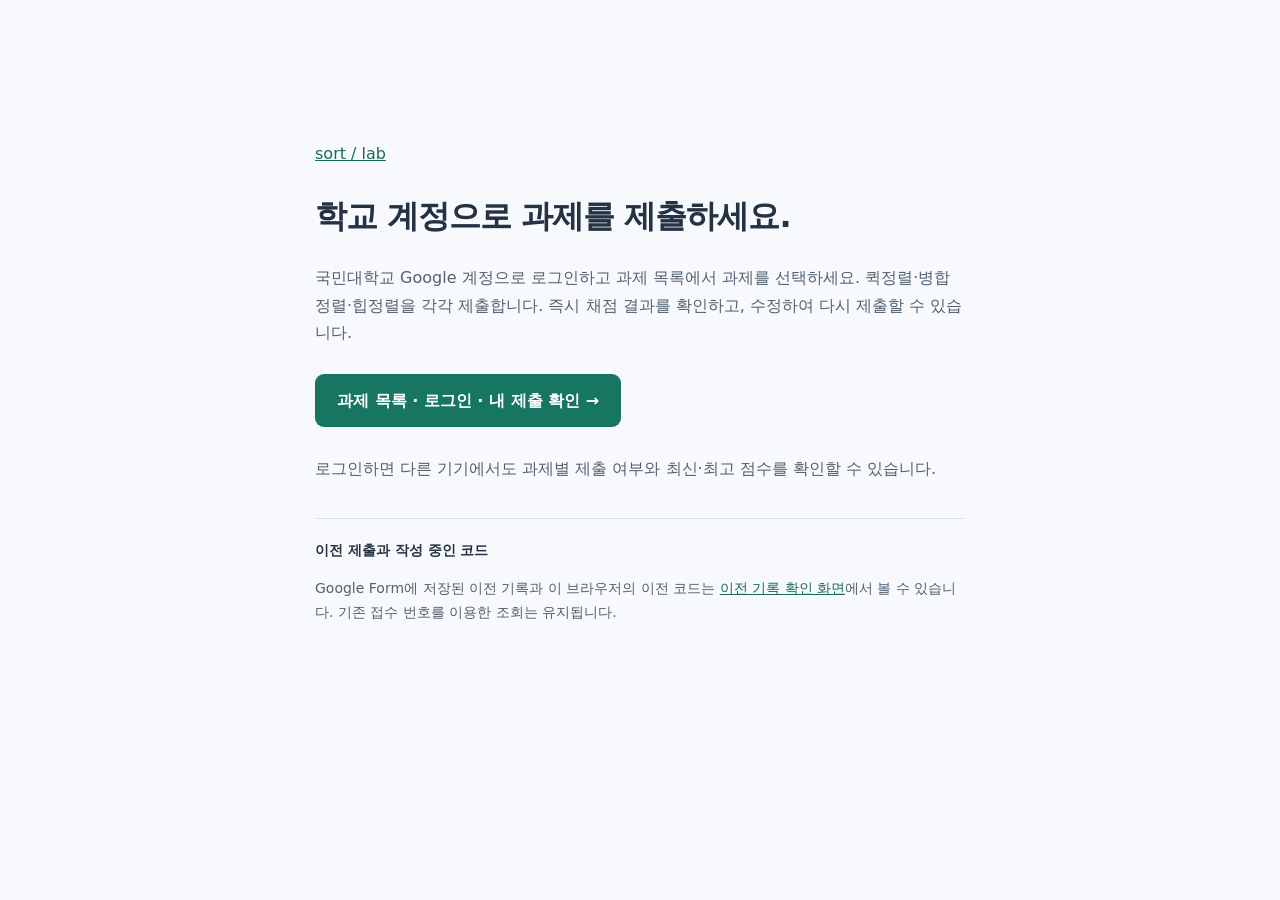
==== commit 99a05f26: "Update assignment portal for independent sorting tasks Link the school-login assignment catalog and " ====
--- a/assignments.html
+++ b/assignments.html
@@ -1 +1 @@
-<!doctype html><html lang="ko"><head><meta charset="utf-8"><meta name="viewport" content="width=device-width,initial-scale=1"><title>구현 과제 · Sort Lab</title><style>body{font:16px/1.7 system-ui;color:#243244;background:#f7f9fc;margin:0}main{max-width:650px;margin:12vh auto;padding:32px}h1{font-size:32px;letter-spacing:-1px}p{color:#526170}.button{display:inline-block;background:#167662;color:white;padding:13px 22px;border-radius:9px;text-decoration:none;font-weight:650;margin:12px 0}a{color:#176c5a}aside{margin-top:36px;border-top:1px solid #dce4eb;padding-top:20px;font-size:14px}</style></head><body><main><a href="index.html">sort / lab</a><h1>학교 계정으로 과제를 제출하세요.</h1><p>국민대학교 Google 계정으로 로그인하고 세 과제를 한 번에 제출하세요. 즉시 채점 결과를 확인하고, 수정하여 다시 제출할 수 있습니다.</p><a class="button" href="https://dmlab.kookmin.ac.kr:8766/assignments.html">로그인 · 과제 작성 · 내 제출 확인 →</a><p>로그인하면 다른 기기에서도 제출 이력과 최신·최고 점수를 확인할 수 있습니다.</p><aside><strong>이전 제출과 작성 중인 코드</strong><p>Google Form에 저장된 이전 기록과 이 브라우저의 이전 코드는 <a href="assignments-legacy.html">이전 기록 확인 화면</a>에서 볼 수 있습니다. 기존 접수 번호를 이용한 조회는 유지됩니다.</p></aside></main></body></html>
+<!doctype html><html lang="ko"><head><meta charset="utf-8"><meta name="viewport" content="width=device-width,initial-scale=1"><title>구현 과제 · Sort Lab</title><style>body{font:16px/1.7 system-ui;color:#243244;background:#f7f9fc;margin:0}main{max-width:650px;margin:12vh auto;padding:32px}h1{font-size:32px;letter-spacing:-1px}p{color:#526170}.button{display:inline-block;background:#167662;color:white;padding:13px 22px;border-radius:9px;text-decoration:none;font-weight:650;margin:12px 0}a{color:#176c5a}aside{margin-top:36px;border-top:1px solid #dce4eb;padding-top:20px;font-size:14px}</style></head><body><main><a href="index.html">sort / lab</a><h1>학교 계정으로 과제를 제출하세요.</h1><p>국민대학교 Google 계정으로 로그인하고 과제 목록에서 과제를 선택하세요. 퀵정렬·병합정렬·힙정렬을 각각 제출합니다. 즉시 채점 결과를 확인하고, 수정하여 다시 제출할 수 있습니다.</p><a class="button" href="https://dmlab.kookmin.ac.kr:8766/assignments.html">과제 목록 · 로그인 · 내 제출 확인 →</a><p>로그인하면 다른 기기에서도 과제별 제출 여부와 최신·최고 점수를 확인할 수 있습니다.</p><aside><strong>이전 제출과 작성 중인 코드</strong><p>Google Form에 저장된 이전 기록과 이 브라우저의 이전 코드는 <a href="assignments-legacy.html">이전 기록 확인 화면</a>에서 볼 수 있습니다. 기존 접수 번호를 이용한 조회는 유지됩니다.</p></aside></main></body></html>
